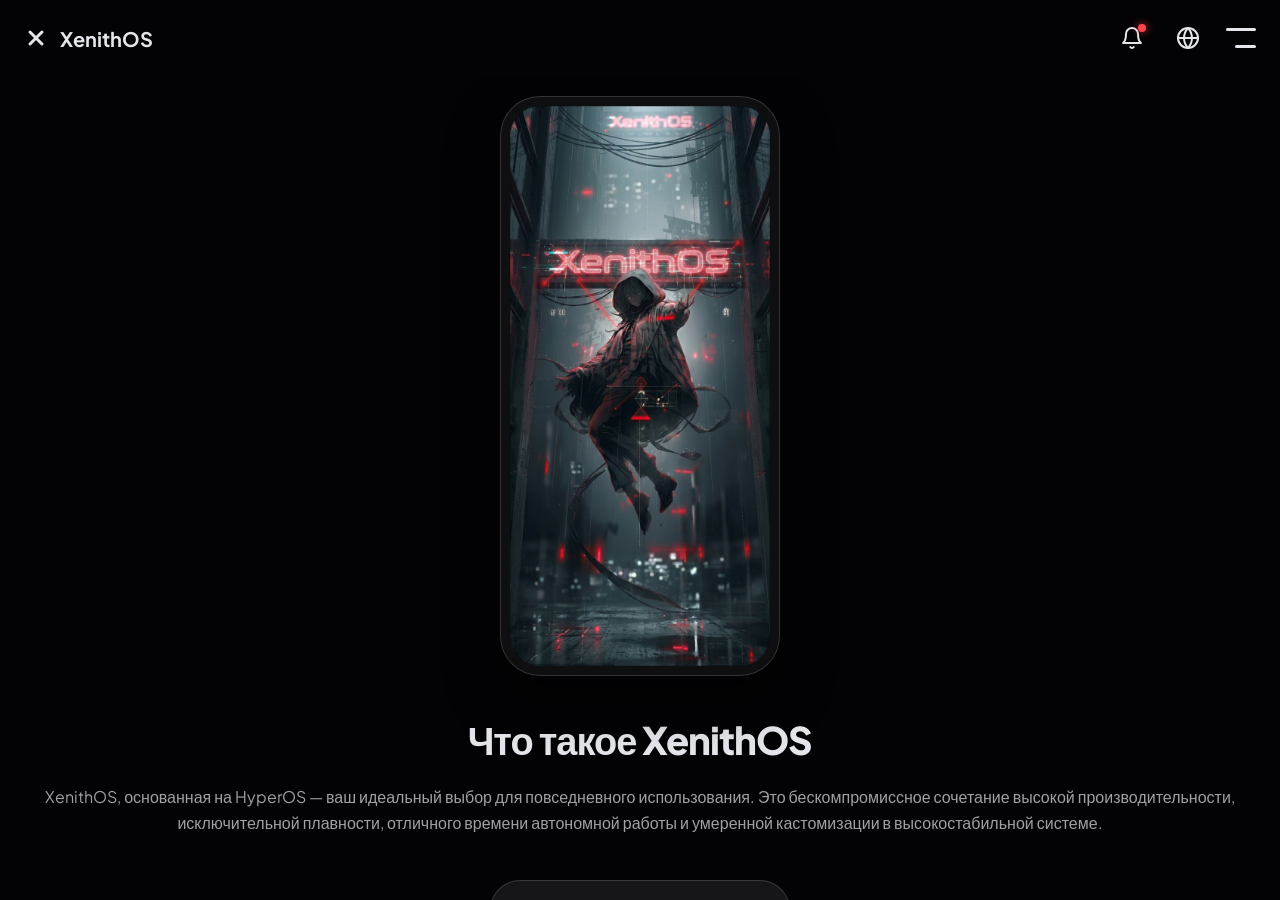
==== index.html @ 60bae005 "Update index.html" ====
<!DOCTYPE html>
<html lang="ru">
<head>
<meta charset="UTF-8">
<meta name="viewport" content="width=device-width, initial-scale=1.0, maximum-scale=1.0, user-scalable=no">
<title>XenithOS</title>
<meta name="description" content="Explore the official XenithOS website. Stay up to date with the latest news, discover new features, and download the newest builds for your device.">
<meta property="og:type" content="website">
<meta property="og:url" content="https://lf52406.github.io/XenithOS_Site/">
<meta property="og:title" content="XenithOS">
<meta property="og:description" content="Explore the official XenithOS website. Stay up to date with the latest news, discover new features, and download the newest builds for your device.">
<meta property="og:image" content="https://lf52406.github.io/XenithOS_Site/image_0.png">
<meta name="twitter:card" content="summary_large_image">
<meta name="twitter:url" content="https://lf52406.github.io/XenithOS_Site/">
<meta name="twitter:title" content="XenithOS">
<meta name="twitter:description" content="Explore the official XenithOS website. Stay up to date with the latest news, discover new features, and download the newest builds for your device.">
<meta name="twitter:image" content="https://lf52406.github.io/XenithOS_Site/image_0.png">
<link href="https://fonts.googleapis.com/css2?family=Plus+Jakarta+Sans:wght@400;500;600;700;800&display=swap" rel="stylesheet">
<style>
* {
    margin: 0;
    padding: 0;
    box-sizing: border-box;
    font-family: 'Plus Jakarta Sans', sans-serif;
    -webkit-tap-highlight-color: transparent;
}
html, body {
    height: 100%;
    width: 100%;
    overflow: hidden;
    background-color: #030305;
    color: #e4e6eb;
}
body {
    display: flex;
    flex-direction: column;
    position: relative;
}
.aurora-bg {
    position: fixed;
    top: 0;
    left: 0;
    width: 100%;
    height: 100%;
    z-index: -1;
    overflow: hidden;
    background-color: #030305;
}
.blob {
    position: absolute;
    border-radius: 50%;
    filter: blur(65px);
    opacity: 0.9;
    will-change: transform;
}
.blob.purple {
    top: -20%;
    left: -20%;
    width: 80vw;
    height: 80vw;
    background: radial-gradient(circle, rgba(150,50,255,1) 0%, rgba(150,50,255,0) 70%);
    animation: float-purple 6s ease-in-out infinite alternate;
}
.blob.orange {
    top: -15%;
    right: -25%;
    width: 75vw;
    height: 75vw;
    background: radial-gradient(circle, rgba(255,90,60,1) 0%, rgba(255,90,60,0) 70%);
    animation: float-orange 7s ease-in-out infinite alternate;
}
.blob.blue {
    top: 25%;
    right: -15%;
    width: 85vw;
    height: 85vw;
    background: radial-gradient(circle, rgba(40,130,255,1) 0%, rgba(40,130,255,0) 70%);
    animation: float-blue 8s ease-in-out infinite alternate;
}
@keyframes float-purple {
    0% { transform: translate3d(0, 0, 0) scale(1); }
    100% { transform: translate3d(15vw, 15vh, 0) scale(1.2); }
}
@keyframes float-orange {
    0% { transform: translate3d(0, 0, 0) scale(1); }
    100% { transform: translate3d(-20vw, 10vh, 0) scale(1.15); }
}
@keyframes float-blue {
    0% { transform: translate3d(0, 0, 0) scale(1); }
    100% { transform: translate3d(-10vw, -20vh, 0) scale(1.25); }
}
@keyframes bell-ring {
    0%, 100% { transform: rotate(0deg); }
    10%, 30%, 50% { transform: rotate(12deg); }
    20%, 40% { transform: rotate(-10deg); }
    60% { transform: rotate(0deg); }
}
@keyframes search-spring {
    0% { transform: translateY(-2px) scale(1.02); }
    40% { transform: translateY(-2px) scale(0.97); }
    70% { transform: translateY(-2px) scale(1.03); }
    100% { transform: translateY(-2px) scale(1.02); }
}
@keyframes search-alive {
    0% { transform: scale(1) rotate(0deg); stroke: rgba(160, 160, 165, 0.6); }
    30% { transform: scale(1.25) rotate(-15deg); stroke: #ffffff; }
    60% { transform: scale(1.1) rotate(10deg); stroke: #ffffff; }
    100% { transform: scale(1.05) rotate(0deg); stroke: #ffffff; }
}
nav {
    display: flex;
    justify-content: space-between;
    align-items: center;
    padding: 20px 24px;
    background: transparent;
    position: relative;
    z-index: 101;
    flex-shrink: 0;
}
.logo-container {
    display: flex;
    align-items: center;
    gap: 12px;
    font-weight: 700;
    font-size: 20px;
    cursor: pointer;
    text-decoration: none;
    color: #e4e6eb;
}
.logo-icon {
    width: 24px;
    height: 24px;
    display: flex;
    align-items: center;
    justify-content: center;
}
.logo-icon svg {
    width: 100%;
    height: 100%;
}
.nav-controls {
    display: flex;
    align-items: center;
    gap: 20px;
}
.nav-controls.hidden-controls .lang-selector,
.nav-controls.hidden-controls .notif-wrapper {
    opacity: 0;
    visibility: hidden;
    pointer-events: none;
}
.lang-selector,
.notif-wrapper {
    position: relative;
    transition: opacity 0.4s cubic-bezier(0.25, 1, 0.5, 1), visibility 0.4s cubic-bezier(0.25, 1, 0.5, 1);
}
.globe-btn {
    background: transparent;
    border: none;
    color: #e4e6eb;
    cursor: pointer;
    display: flex;
    align-items: center;
    justify-content: center;
    transition: all 0.4s cubic-bezier(0.25, 1, 0.5, 1);
    padding: 6px;
    position: relative;
    border-radius: 50%;
}
.globe-btn svg {
    width: 24px;
    height: 24px;
    transform-origin: top center;
}
.globe-btn.ringing svg {
    animation: bell-ring 2.5s ease-in-out infinite;
}
.globe-btn:active {
    transform: scale(0.85);
    color: #ffffff;
    background-color: rgba(255, 255, 255, 0.1);
    transition: all 0.1s ease;
}
.notif-badge {
    position: absolute;
    top: 4px;
    right: 4px;
    width: 8px;
    height: 8px;
    background: #ff424d;
    border-radius: 50%;
    box-shadow: 0 0 8px rgba(255, 66, 77, 0.8);
    transition: opacity 0.4s cubic-bezier(0.25, 1, 0.5, 1);
}
.notif-badge.hidden {
    opacity: 0;
}
.lang-dropdown {
    position: absolute;
    top: 140%;
    right: -10px;
    background-color: rgba(3, 3, 5, 0.45);
    backdrop-filter: blur(25px);
    -webkit-backdrop-filter: blur(25px);
    border: 1px solid rgba(255, 255, 255, 0.1);
    border-radius: 24px;
    display: flex;
    flex-direction: column;
    padding: 8px;
    gap: 4px;
    min-width: 160px;
    opacity: 0;
    visibility: hidden;
    transform: translateY(-20px) scale(0.8);
    transform-origin: 85% top;
    transition: opacity 0.2s cubic-bezier(0.4, 0, 0.2, 1), visibility 0.2s cubic-bezier(0.4, 0, 0.2, 1), transform 0.2s cubic-bezier(0.4, 0, 0.2, 1);
    box-shadow: 0 20px 40px rgba(0,0,0,0.5);
}
.notif-dropdown {
    width: 300px;
    max-width: 85vw;
    right: -40px;
    padding: 12px;
    cursor: default;
    transform-origin: 90% top;
}
.lang-dropdown.active {
    opacity: 1;
    visibility: visible;
    transform: translateY(0) scale(1);
    transition: opacity 0.3s ease, visibility 0.3s ease, transform 0.6s cubic-bezier(0.34, 1.56, 0.64, 1);
}
.notif-header {
    font-weight: 700;
    font-size: 16px;
    color: #e4e6eb;
    padding: 4px 8px 12px;
    border-bottom: 1px solid rgba(255, 255, 255, 0.08);
    margin-bottom: 8px;
}
.notif-list {
    display: flex;
    flex-direction: column;
    gap: 4px;
    max-height: 320px;
    overflow-y: auto;
    scrollbar-width: none;
}
.notif-list::-webkit-scrollbar {
    display: none;
}
.notif-item {
    padding: 12px;
    border-radius: 16px;
    transition: background-color 0.3s cubic-bezier(0.25, 1, 0.5, 1);
    text-align: left;
    display: flex;
    flex-direction: column;
    gap: 4px;
    cursor: pointer;
}
.notif-title {
    font-weight: 700;
    font-size: 14px;
    color: #fff;
}
.notif-text {
    font-size: 13px;
    color: #a0a0a5;
    line-height: 1.4;
}
.notif-time {
    font-size: 11px;
    color: #707075;
    margin-top: 4px;
}
.notif-empty {
    padding: 20px;
    text-align: center;
    color: #707075;
    font-size: 14px;
}
.lang-option {
    padding: 12px 16px;
    color: #a0a0a5;
    font-weight: 600;
    font-size: 15px;
    cursor: pointer;
    transition: background-color 0.3s cubic-bezier(0.25, 1, 0.5, 1), color 0.3s cubic-bezier(0.25, 1, 0.5, 1);
    border-radius: 16px;
    text-align: left;
}
.lang-option.selected {
    background-color: rgba(255, 255, 255, 0.1);
    color: #ffffff;
}
.hamburger {
    width: 30px;
    height: 20px;
    position: relative;
    cursor: pointer;
}
.hamburger span {
    position: absolute;
    height: 3px;
    background-color: #e4e6eb;
    border-radius: 3px;
    transition: all 0.4s cubic-bezier(0.25, 1, 0.5, 1);
    right: 0;
}
.hamburger span:nth-child(1) { top: 0; width: 100%; }
.hamburger span:nth-child(2) { bottom: 0; width: 70%; }
.hamburger.active span:nth-child(1) { transform: translateY(8.5px) rotate(45deg); }
.hamburger.active span:nth-child(2) { width: 100%; transform: translateY(-8.5px) rotate(-45deg); }

.mobile-menu {
    position: fixed;
    top: 0;
    left: 0;
    width: 100%;
    height: 100dvh;
    background-color: rgba(3, 3, 5, 0.7);
    backdrop-filter: blur(25px);
    -webkit-backdrop-filter: blur(25px);
    display: flex;
    flex-direction: column;
    align-items: center;
    justify-content: center;
    gap: 20px;
    opacity: 0;
    visibility: hidden;
    transform-origin: top right;
    transform: scale(0.95);
    transition: opacity 0.3s cubic-bezier(0.4, 0, 0.2, 1), visibility 0.3s cubic-bezier(0.4, 0, 0.2, 1), transform 0.3s cubic-bezier(0.4, 0, 0.2, 1);
    z-index: 99;
}
.mobile-menu.active {
    opacity: 1;
    visibility: visible;
    transform: scale(1);
    transition: opacity 0.4s ease, visibility 0.4s ease, transform 0.6s cubic-bezier(0.34, 1.56, 0.64, 1);
}
.mobile-menu a {
    font-size: 20px;
    font-weight: 600;
    color: #e4e6eb;
    text-decoration: none;
    background-color: rgba(255, 255, 255, 0.05);
    border: 1px solid rgba(255, 255, 255, 0.1);
    border-radius: 25px;
    padding: 18px 24px;
    width: 80%;
    max-width: 320px;
    text-align: center;
    opacity: 0;
    transform: scale(0.9) translateY(30px);
    transition: opacity 0.2s cubic-bezier(0.4, 0, 0.2, 1), transform 0.2s cubic-bezier(0.4, 0, 0.2, 1), background-color 0.2s ease;
}
.mobile-menu.active a {
    opacity: 1;
    transform: scale(1) translateY(0);
    transition: opacity 0.5s ease, transform 0.6s cubic-bezier(0.34, 1.56, 0.64, 1), background-color 0.3s ease;
}
.mobile-menu.active a:nth-child(1) { transition-delay: 0.05s; }
.mobile-menu.active a:nth-child(2) { transition-delay: 0.1s; }
.mobile-menu.active a:nth-child(3) { transition-delay: 0.15s; }
.mobile-menu.active a:nth-child(4) { transition-delay: 0.2s; }
.mobile-menu.active a:nth-child(5) { transition-delay: 0.25s; }

.scroll-container {
    flex: 1;
    width: 100%;
    overflow-y: auto;
    overflow-x: hidden;
    -webkit-overflow-scrolling: touch;
    display: flex;
    flex-direction: column;
}

.page-section {
    display: none;
    opacity: 0;
    width: 100%;
    flex: 1 0 auto;
    transition: opacity 0.3s cubic-bezier(0.25, 1, 0.5, 1);
}
.page-section.active {
    display: block;
}

#download-page, 
#build-details-page, 
#donators-page {
    max-width: 800px;
    margin: 0 auto;
    padding: 20px 24px 60px;
    width: 100%;
}
#home-page {
    width: 100%;
}

.hero {
    display: flex;
    justify-content: center;
    padding: 20px 20px 20px;
}
.phone-mockup {
    width: 280px;
    height: 580px;
    background-color: rgba(255, 255, 255, 0.05);
    border-radius: 40px;
    padding: 10px;
    box-shadow: 0 25px 50px rgba(0,0,0,0.5), inset 0 0 0 1px rgba(255, 255, 255, 0.15);
    backdrop-filter: blur(25px);
    -webkit-backdrop-filter: blur(25px);
    position: relative;
    opacity: 0;
    animation: revealPhone 0.8s cubic-bezier(0.16, 1, 0.3, 1) forwards;
}
@keyframes revealPhone {
    0% { opacity: 0; transform: translateY(40px) scale(0.95); }
    100% { opacity: 1; transform: translateY(0) scale(1); }
}
.phone-screen {
    width: 100%;
    height: 100%;
    background: url('image_0.png') center/cover no-repeat;
    border-radius: 30px;
    overflow: hidden;
    box-shadow: inset 0 0 0 1px rgba(0, 0, 0, 0.2);
}
.content {
    text-align: center;
    padding: 20px 32px 60px;
}
.content h1 {
    font-size: 38px;
    margin-bottom: 20px;
    font-weight: 800;
    letter-spacing: -1px;
}
.content p {
    font-size: 16px;
    line-height: 1.6;
    margin-bottom: 45px;
    color: #a0a0a5;
}
.btn {
    display: inline-block;
    background-color: rgba(255, 255, 255, 0.08);
    color: #e4e6eb;
    text-decoration: none;
    font-weight: 600;
    font-size: 17px;
    padding: 18px 0;
    border-radius: 30px;
    width: 100%;
    max-width: 300px;
    border: 1px solid rgba(255, 255, 255, 0.15);
    transition: all 0.4s cubic-bezier(0.25, 1, 0.5, 1);
    backdrop-filter: blur(5px);
    margin: 0 auto;
    cursor: pointer;
    text-align: center;
}
.btn-small {
    display: inline-block;
    background-color: rgba(255, 255, 255, 0.1);
    color: #ffffff;
    text-decoration: none;
    font-weight: 600;
    font-size: 13px;
    padding: 8px 16px;
    border-radius: 20px;
    transition: all 0.4s cubic-bezier(0.25, 1, 0.5, 1);
}
.btn:active, 
.btn-small:active, 
.mobile-menu a:active {
    background-color: #ffffff !important;
    color: #000000 !important;
    transform: scale(0.98);
    transition: none; 
}

.download-header {
    text-align: center;
    margin-bottom: 40px;
    animation: revealPhone 0.8s cubic-bezier(0.16, 1, 0.3, 1) forwards;
}
.download-header h1 {
    font-size: 32px;
    font-weight: 800;
    margin-bottom: 12px;
}
.download-header p {
    color: #a0a0a5;
    font-size: 16px;
}

.search-wrapper {
    max-width: 360px;
    margin: 24px auto 0;
    opacity: 0;
    animation: revealPhone 0.9s cubic-bezier(0.16, 1, 0.3, 1) forwards;
}
.search-container {
    display: flex;
    align-items: center;
    width: 100%;
    background-color: rgba(255, 255, 255, 0.06);
    border: 1px solid rgba(255, 255, 255, 0.4);
    border-radius: 30px;
    padding: 0 18px;
    transition: all 0.3s cubic-bezier(0.25, 1, 0.5, 1);
    backdrop-filter: blur(15px);
    -webkit-backdrop-filter: blur(15px);
    transform-origin: center;
}
.search-container:focus-within {
    background-color: rgba(255, 255, 255, 0.1);
    border-color: #ffffff;
    box-shadow: 0 0 20px rgba(150, 50, 255, 0.2), inset 0 0 10px rgba(255, 255, 255, 0.05);
    transform: translateY(-2px) scale(1.02);
}
.search-container.spring-anim {
    animation: search-spring 0.5s cubic-bezier(0.175, 0.885, 0.32, 1.275) forwards !important;
}
.search-icon {
    width: 20px;
    height: 20px;
    stroke: rgba(160, 160, 165, 0.6);
    flex-shrink: 0;
    transition: all 0.3s ease;
    shape-rendering: geometricPrecision;
}
.search-container:focus-within .search-icon {
    animation: search-alive 0.6s cubic-bezier(0.34, 1.56, 0.64, 1) forwards;
}
.search-input {
    flex: 1;
    background: transparent;
    border: none;
    padding: 14px 0 14px 12px;
    color: #ffffff;
    font-family: 'Plus Jakarta Sans', sans-serif;
    font-size: 15px;
    outline: none;
}
.search-input::placeholder {
    color: rgba(160, 160, 165, 0.8);
}
.search-input::-webkit-search-cancel-button {
    display: none;
}

.no-results-msg {
    text-align: center;
    color: #a0a0a5;
    font-size: 15px;
    padding: 20px;
    display: none;
}

.devices-list {
    display: flex;
    flex-direction: column;
    gap: 30px;
    width: 100%;
}
.device-card {
    background-color: rgba(255, 255, 255, 0.05);
    border: 1px solid rgba(255, 255, 255, 0.1);
    border-radius: 30px;
    padding: 30px;
    display: flex;
    flex-direction: column;
    align-items: center;
    backdrop-filter: blur(10px);
    margin: 0 auto;
    max-width: 360px;
    width: 100%;
    animation: revealPhone 1s cubic-bezier(0.16, 1, 0.3, 1) forwards;
}
.device-img {
    width: 140px;
    height: 280px;
    background-color: rgba(255, 255, 255, 0.05);
    border-radius: 22px;
    padding: 6px;
    margin-bottom: 24px;
    box-shadow: 0 15px 30px rgba(0,0,0,0.4), inset 0 0 0 1px rgba(255, 255, 255, 0.15);
    backdrop-filter: blur(25px);
    -webkit-backdrop-filter: blur(25px);
}
.device-screen {
    width: 100%;
    height: 100%;
    background: url('image_0.png') center/cover no-repeat;
    border-radius: 16px;
    overflow: hidden;
    box-shadow: inset 0 0 0 1px rgba(0, 0, 0, 0.2);
}
.device-info {
    text-align: center;
    width: 100%;
}
.device-code {
    font-size: 14px;
    color: #a0a0a5;
    font-weight: 600;
    text-transform: uppercase;
    margin-bottom: 6px;
    letter-spacing: 1px;
}
.device-name {
    font-size: 22px;
    font-weight: 700;
    margin-bottom: 8px;
}
.device-maintainer {
    font-size: 15px;
    color: #707075;
    margin-bottom: 24px;
}
.download-btn {
    width: 100%;
    display: block;
}
.archive-container {
    margin-top: 24px;
    text-align: left;
    width: 100%;
}
.archive-details {
    background: rgba(255, 255, 255, 0.03);
    border: 1px solid rgba(255, 255, 255, 0.08);
    border-radius: 20px;
    overflow: hidden;
}
.archive-summary {
    padding: 16px 20px;
    font-weight: 600;
    font-size: 15px;
    cursor: pointer;
    list-style: none;
    display: flex;
    justify-content: space-between;
    align-items: center;
    user-select: none;
}
.archive-summary::-webkit-details-marker {
    display: none;
}
.arrow-icon {
    width: 20px;
    height: 20px;
    transition: transform 0.4s cubic-bezier(0.25, 1, 0.5, 1);
}
.archive-details[open] .arrow-icon {
    transform: rotate(180deg);
}
.archive-list {
    padding: 0 20px 20px;
    display: flex;
    flex-direction: column;
    gap: 12px;
}
.archive-item {
    display: flex;
    justify-content: space-between;
    align-items: center;
    padding-top: 12px;
    border-top: 1px solid rgba(255, 255, 255, 0.08);
}
.archive-item:first-child {
    border-top: none;
    padding-top: 0;
}
.archive-version {
    font-size: 15px;
    font-weight: 600;
    color: #e4e6eb;
}
.archive-date {
    font-size: 13px;
    color: #707075;
    margin-top: 4px;
}
footer {
    display: flex;
    justify-content: space-between;
    align-items: center;
    padding: 30px 24px;
    font-weight: 500;
    color: #707075;
    margin-top: auto;
}
.social-icons {
    display: flex;
    gap: 20px;
}
.social-icons a {
    display: flex;
    align-items: center;
    justify-content: center;
}
.social-icons svg {
    width: 30px;
    height: 30px;
    fill: #707075;
    transition: all 0.4s cubic-bezier(0.25, 1, 0.5, 1);
}
.build-header {
    display: flex;
    align-items: center;
    gap: 16px;
    margin-bottom: 30px;
    animation: revealPhone 0.7s cubic-bezier(0.16, 1, 0.3, 1) forwards;
}
.back-btn {
    background: rgba(255, 255, 255, 0.08);
    border: 1px solid rgba(255, 255, 255, 0.15);
    border-radius: 50%;
    width: 44px;
    height: 44px;
    display: flex;
    align-items: center;
    justify-content: center;
    cursor: pointer;
    transition: all 0.4s cubic-bezier(0.25, 1, 0.5, 1);
    backdrop-filter: blur(5px);
}
.back-btn:active {
    background: #ffffff;
    transform: scale(0.95);
    transition: none;
}
.back-btn svg {
    width: 24px;
    height: 24px;
    fill: #e4e6eb;
    transition: all 0.4s cubic-bezier(0.25, 1, 0.5, 1);
}
.back-btn:active svg {
    fill: #000000;
}
.build-header h1 {
    font-size: 28px;
    font-weight: 800;
    text-transform: uppercase;
    letter-spacing: 1px;
}
.info-block {
    margin-bottom: 20px;
}
.info-label {
    color: #a0a0a5;
    font-size: 14px;
    font-weight: 600;
    margin-bottom: 6px;
}
.info-value {
    color: #e4e6eb;
    font-size: 20px;
    font-weight: 700;
}
.donate-section {
    margin-top: 40px;
    width: 100%;
    text-align: center;
}
.donate-title {
    font-size: 18px;
    font-weight: 700;
    color: #e4e6eb;
    margin-bottom: 20px;
}
.donate-buttons {
    display: flex;
    flex-direction: column;
    gap: 12px;
    align-items: center;
}
.donate-btn {
    display: flex;
    align-items: center;
    justify-content: center;
    gap: 12px;
    width: 100%;
    max-width: 300px;
    padding: 14px 20px;
    border-radius: 20px;
    text-decoration: none;
    font-weight: 600;
    font-size: 16px;
    transition: all 0.4s cubic-bezier(0.25, 1, 0.5, 1);
    background-color: rgba(255, 255, 255, 0.03);
    border: 2px solid;
}
.donate-btn svg {
    width: 24px;
    height: 24px;
}
.btn-paypal {
    border-color: #0079c1;
    color: #e4e6eb;
}
.btn-patreon {
    border-color: #ff424d;
    color: #e4e6eb;
}
.btn-paypal:active {
    background-color: #0079c1;
    color: #ffffff;
    transform: scale(0.98);
    transition: none;
}
.btn-patreon:active {
    background-color: #ff424d;
    color: #ffffff;
    transform: scale(0.98);
    transition: none;
}
.donators-list {
    display: flex;
    flex-direction: column;
    gap: 24px;
    width: 100%;
}
.donator-card {
    background-color: rgba(255, 255, 255, 0.03);
    border: 1px solid rgba(255, 255, 255, 0.08);
    border-radius: 24px;
    padding: 24px;
    display: flex;
    flex-direction: column;
    gap: 16px;
    backdrop-filter: blur(10px);
    animation: revealPhone 0.8s cubic-bezier(0.16, 1, 0.3, 1) forwards;
}
.donator-top {
    display: flex;
    justify-content: space-between;
    align-items: center;
    border-bottom: 1px solid rgba(255, 255, 255, 0.05);
    padding-bottom: 16px;
}
.donator-name {
    font-size: 20px;
    font-weight: 700;
    color: #e4e6eb;
    display: flex;
    align-items: center;
    gap: 10px;
}
.donator-icon {
    width: 32px;
    height: 32px;
    background: linear-gradient(135deg, #9632ff, #2882ff);
    border-radius: 50%;
    display: flex;
    align-items: center;
    justify-content: center;
    font-size: 14px;
    font-weight: 800;
    color: #fff;
}
.donator-amount {
    font-size: 18px;
    font-weight: 800;
    color: #e4e6eb;
    background: rgba(255, 255, 255, 0.08);
    padding: 6px 14px;
    border-radius: 20px;
    border: 1px solid rgba(255, 255, 255, 0.1);
}
.donator-message {
    font-size: 15px;
    line-height: 1.6;
    color: #a0a0a5;
    font-style: italic;
    position: relative;
    padding-left: 12px;
    border-left: 3px solid rgba(255, 255, 255, 0.15);
}
.donator-author {
    font-size: 14px;
    font-weight: 600;
    color: #e4e6eb;
    text-align: right;
}

.app-banner {
    position: fixed;
    bottom: 24px;
    left: 50%;
    transform: translateX(-50%) translateY(150px);
    width: calc(100% - 48px);
    max-width: 400px;
    background: rgba(20, 20, 25, 0.85);
    backdrop-filter: blur(25px);
    -webkit-backdrop-filter: blur(25px);
    border: 1px solid rgba(255, 255, 255, 0.1);
    border-radius: 24px;
    padding: 16px;
    display: flex;
    align-items: center;
    gap: 14px;
    z-index: 1000;
    opacity: 0;
    transition: all 0.6s cubic-bezier(0.16, 1, 0.3, 1);
    box-shadow: 0 20px 40px rgba(0,0,0,0.5);
}
.app-banner.visible {
    transform: translateX(-50%) translateY(0);
    opacity: 1;
}
.app-banner-icon {
    width: 48px;
    height: 48px;
    background: linear-gradient(135deg, #00ff88, #2882ff);
    border-radius: 14px;
    display: flex;
    align-items: center;
    justify-content: center;
    flex-shrink: 0;
}
.app-banner-content {
    flex: 1;
    display: flex;
    flex-direction: column;
}
.app-banner-title {
    font-weight: 700;
    font-size: 15px;
    color: #ffffff;
}
.app-banner-desc {
    font-size: 12px;
    color: #a0a0a5;
    margin-top: 2px;
}
.app-banner-btn {
    background: #ffffff;
    color: #000000;
    font-weight: 700;
    font-size: 13px;
    padding: 8px 18px;
    border-radius: 20px;
    text-decoration: none;
    transition: transform 0.2s ease;
}
.app-banner-btn:active {
    transform: scale(0.95);
}
.app-banner-close {
    width: 24px;
    height: 24px;
    display: flex;
    align-items: center;
    justify-content: center;
    cursor: pointer;
    margin-left: -4px;
}

@media (hover: hover) {
    .globe-btn:hover { color: #fff; transform: scale(1.1); }
    .lang-option:hover { background-color: rgba(255, 255, 255, 0.1); color: #ffffff; transform: translateX(4px); }
    .notif-item:hover { background-color: rgba(255, 255, 255, 0.08); }
    .mobile-menu a:hover { background-color: rgba(255, 255, 255, 0.15); }
    .btn:hover { background-color: #ffffff; color: #000000; transform: translateY(-2px); box-shadow: 0 10px 20px rgba(255,255,255,0.1); }
    .btn-small:hover { background-color: #ffffff; color: #000000; }
    .social-icons svg:hover { fill: #e4e6eb; }
    .back-btn:hover { background: #ffffff; transform: none; }
    .back-btn:hover svg { fill: #000000; }
    .btn-paypal:hover { background-color: #0079c1; color: #ffffff; transform: translateY(-2px); }
    .btn-patreon:hover { background-color: #ff424d; color: #ffffff; transform: translateY(-2px); }
}
</style>
</head>
<body>

<div class="aurora-bg">
    <div class="blob purple"></div>
    <div class="blob orange"></div>
    <div class="blob blue"></div>
</div>

<nav id="top-nav">
    <a href="#home-page" class="logo-container" id="logo-link">
        <div class="logo-icon">
            <svg viewBox="0 0 24 24" fill="none" xmlns="http://www.w3.org/2000/svg">
                <path d="M18 6L6 18" stroke="#e4e6eb" stroke-width="3" stroke-linecap="round"/>
                <path d="M6 6L18 18" stroke="#e4e6eb" stroke-width="3" stroke-linecap="round"/>
            </svg>
        </div>
        <span>XenithOS</span>
    </a>
    
    <div class="nav-controls" id="nav-controls">
        <div class="notif-wrapper" id="notif-wrapper">
            <button class="globe-btn" id="notif-btn">
                <svg viewBox="0 0 24 24" fill="none" stroke="currentColor" stroke-width="2" stroke-linecap="round" stroke-linejoin="round">
                    <path d="M18 8A6 6 0 0 0 6 8c0 7-3 9-3 9h18s-3-2-3-9"></path>
                    <path d="M13.73 21a2 2 0 0 1-3.46 0"></path>
                </svg>
                <span class="notif-badge hidden" id="notif-badge"></span>
            </button>
            <div class="lang-dropdown notif-dropdown" id="notif-dropdown">
                <div class="notif-header" data-i18n="notif_header">Уведомления</div>
                <div class="notif-list" id="notif-list"></div>
            </div>
        </div>
        
        <div class="lang-selector">
            <button class="globe-btn" id="globe-btn">
                <svg viewBox="0 0 24 24" fill="none" stroke="currentColor" stroke-width="2" stroke-linecap="round" stroke-linejoin="round">
                    <circle cx="12" cy="12" r="10"></circle>
                    <line x1="2" y1="12" x2="22" y2="12"></line>
                    <path d="M12 2a15.3 15.3 0 0 1 4 10 15.3 15.3 0 0 1-4 10 15.3 15.3 0 0 1-4-10 15.3 15.3 0 0 1 4-10z"></path>
                </svg>
            </button>
            <div class="lang-dropdown" id="lang-dropdown">
                <div class="lang-option" data-lang="en">English</div>
                <div class="lang-option" data-lang="ru">Русский</div>
                <div class="lang-option" data-lang="uk">Українська</div>
            </div>
        </div>
        
        <div class="hamburger" id="menu-open">
            <span></span>
            <span></span>
        </div>
    </div>
</nav>

<div class="mobile-menu" id="menu">
    <a href="#home-page" id="nav-about" data-i18n="nav_about">About</a>
    <a href="#download-page" id="nav-download" data-i18n="nav_download">Download</a>
    <a href="#donators-page" id="nav-donators" data-i18n="nav_donators">Supporters</a>
    <a href="chat.html" id="nav-chat" data-i18n="nav_chat">Chat</a>
    <a href="team.html" id="btn-team" data-i18n="nav_team">Team</a>
</div>

<div class="scroll-container" id="scroll-container">
    <div id="home-page" class="page-section">
        <header class="hero">
            <div class="phone-mockup">
                <div class="phone-screen"></div>
            </div>
        </header>

        <section class="content">
            <h1 data-i18n="hero_title">What is XenithOS</h1>
            <p data-i18n="hero_desc">XenithOS, based on HyperOS, is your perfect choice for everyday use. It is an uncompromising combination of high performance, exceptional smoothness, excellent battery life, and moderate customization within a highly stable system.</p>
            <a href="#download-page" class="btn" id="get-btn" data-i18n="hero_btn">Get XenithOS</a>
        </section>
    </div>

    <div id="download-page" class="page-section">
        <div class="download-header">
            <h1 data-i18n="dl_title">Download XenithOS</h1>
            <p data-i18n="dl_desc">Get the latest version for your device</p>
            
            <div class="search-wrapper">
                <div class="search-container" id="search-container">
                    <svg class="search-icon" viewBox="0 0 24 24" fill="none" stroke="currentColor" stroke-width="2" stroke-linecap="round" stroke-linejoin="round">
                        <circle cx="11" cy="11" r="8"></circle>
                        <line x1="21" y1="21" x2="16.65" y2="16.65"></line>
                    </svg>
                    <input type="search" id="device-search" class="search-input" autocomplete="off" autocorrect="off" autocapitalize="off" spellcheck="false" data-lpignore="true" data-i18n-placeholder="search_placeholder" placeholder="Search by codename...">
                </div>
            </div>
        </div>
        
        <div class="devices-list">
            <div class="device-card">
                <div class="device-img">
                    <div class="device-screen"></div>
                </div>
                <div class="device-info">
                    <div class="device-code">mondrian</div>
                    <div class="device-name">Poco F5 Pro/K60</div>
                    <div class="device-maintainer"><span data-i18n="lbl_dev">Developer:</span> LF5</div>
                    <a href="#build-details-page" class="btn download-btn" id="dl-mondrian" data-i18n="btn_dl_build">Download Build</a>
                    
                    <div class="archive-container">
                        <details class="archive-details">
                            <summary class="archive-summary">
                                <span data-i18n="prev_versions">Previous Versions</span>
                                <svg class="arrow-icon" viewBox="0 0 24 24"><path d="M7.41 8.59L12 13.17l4.59-4.58L18 10l-6 6-6-6 1.41-1.41z" fill="currentColor"/></svg>
                            </summary>
                            <div class="archive-list">
                                <div class="archive-item">
                                    <div>
                                        <div class="archive-version">XenithOS 1.5.0</div>
                                        <div class="archive-date">Oct 12, 2025</div>
                                    </div>
                                    <a href="#" class="btn-small" data-i18n="btn_dl">Download</a>
                                </div>
                                <div class="archive-item">
                                    <div>
                                        <div class="archive-version">XenithOS 1.0.0</div>
                                        <div class="archive-date">Sep 05, 2025</div>
                                    </div>
                                    <a href="#" class="btn-small" data-i18n="btn_dl">Download</a>
                                </div>
                            </div>
                        </details>
                    </div>
                </div>
            </div>

            <div class="device-card">
                <div class="device-img">
                    <div class="device-screen"></div>
                </div>
                <div class="device-info">
                    <div class="device-code">alioth</div>
                    <div class="device-name">Poco F3/Mi 11X/Redmi K40</div>
                    <div class="device-maintainer"><span data-i18n="lbl_maint">Maintainer:</span> Ariska Eхидна</div>
                    <a href="#build-details-page" class="btn download-btn" id="dl-alioth" data-i18n="btn_dl_build">Download Build</a>
                    
                    <div class="archive-container">
                        <details class="archive-details">
                            <summary class="archive-summary">
                                <span data-i18n="prev_versions">Previous Versions</span>
                                <svg class="arrow-icon" viewBox="0 0 24 24"><path d="M7.41 8.59L12 13.17l4.59-4.58L18 10l-6 6-6-6 1.41-1.41z" fill="currentColor"/></svg>
                            </summary>
                            <div class="archive-list">
                                <div class="archive-item">
                                    <div>
                                        <div class="archive-version">XenithOS 1.5.0</div>
                                        <div class="archive-date">Oct 12, 2025</div>
                                    </div>
                                    <a href="#" class="btn-small" data-i18n="btn_dl">Download</a>
                                </div>
                                <div class="archive-item">
                                    <div>
                                        <div class="archive-version">XenithOS 1.0.0</div>
                                        <div class="archive-date">Sep 05, 2025</div>
                                    </div>
                                    <a href="#" class="btn-small" data-i18n="btn_dl">Download</a>
                                </div>
                            </div>
                        </details>
                    </div>
                </div>
            </div>
            
            <div id="no-results-msg" class="no-results-msg" data-i18n="no_results">Device not found</div>
        </div>
    </div>

    <div id="build-details-page" class="page-section">
        <div class="build-header">
            <a href="#download-page" class="back-btn" id="btn-back" style="text-decoration: none;">
                <svg viewBox="0 0 24 24"><path d="M20 11H7.83l5.59-5.59L12 4l-8 8 8 8 1.41-1.41L7.83 13H20v-2z"/></svg>
            </a>
            <h1 id="bd-title">Device</h1>
        </div>

        <div class="device-card" style="align-items: flex-start; text-align: left; max-width: 100%;">
            <div class="info-block">
                <div class="info-label" data-i18n="lbl_model">Model:</div>
                <div class="info-value" id="bd-model">...</div>
            </div>
            <div class="info-block">
                <div class="info-label" data-i18n="lbl_codename">Codename:</div>
                <div class="info-value" id="bd-codename">...</div>
            </div>
            <div class="info-block">
                <div class="info-label" data-i18n="lbl_status">Status:</div>
                <div class="info-value" data-i18n="val_active">Active</div>
            </div>
            <div class="info-block">
                <div class="info-label" data-i18n="lbl_version">Version:</div>
                <div class="info-value" id="bd-version">...</div>
            </div>
            <div class="info-block">
                <div class="info-label" data-i18n="lbl_release">Release:</div>
                <div class="info-value" data-i18n="val_official">Official</div>
            </div>
            <div class="info-block">
                <div class="info-label" data-i18n="lbl_updated">Last Updated:</div>
                <div class="info-value" id="bd-date">...</div>
            </div>
            <div class="info-block" style="margin-bottom: 30px;">
                <div class="info-label" id="bd-maintainer-label">Maintainer:</div>
                <div class="info-value" id="bd-maintainer">...</div>
            </div>

            <div class="info-label" style="margin-bottom: 12px;" data-i18n="lbl_latest">Latest build:</div>
            <a href="#" class="btn download-btn" style="margin-bottom: 30px;" data-i18n="btn_dl">Download</a>

            <div class="archive-container" style="margin-top: 0;">
                <details class="archive-details">
                    <summary class="archive-summary">
                        <span data-i18n="archive_info">Latest Build Info</span>
                        <svg class="arrow-icon" viewBox="0 0 24 24"><path d="M7.41 8.59L12 13.17l4.59-4.58L18 10l-6 6-6-6 1.41-1.41z" fill="currentColor"/></svg>
                    </summary>
                    <div class="archive-list" style="color: #a0a0a5; font-size: 14px;" data-i18n="archive_info_desc">
                        Contains the latest XenithOS features, security patches, and system optimizations.
                    </div>
                </details>
                <details class="archive-details" style="margin-top: 12px;">
                    <summary class="archive-summary">
                        <span data-i18n="archive_change">Device Changelog</span>
                        <svg class="arrow-icon" viewBox="0 0 24 24"><path d="M7.41 8.59L12 13.17l4.59-4.58L18 10l-6 6-6-6 1.41-1.41z" fill="currentColor"/></svg>
                    </summary>
                    <div class="archive-list" style="color: #a0a0a5; font-size: 14px; line-height: 1.6;" data-i18n="archive_change_desc">
                        - Updated vendor blobs<br>- Improved battery backup<br>- Fixed minor UI glitches
                    </div>
                </details>
                <details class="archive-details" style="margin-top: 12px;">
                    <summary class="archive-summary">
                        <span data-i18n="archive_inst">Instructions</span>
                        <svg class="arrow-icon" viewBox="0 0 24 24"><path d="M7.41 8.59L12 13.17l4.59-4.58L18 10l-6 6-6-6 1.41-1.41z" fill="currentColor"/></svg>
                    </summary>
                    <div class="archive-list" style="color: #a0a0a5; font-size: 14px; line-height: 1.6;" data-i18n="archive_inst_desc">
                        1. Reboot to recovery<br>2. Format Data (yes)<br>3. Flash the ROM zip<br>4. Reboot to system
                    </div>
                </details>
            </div>

            <div class="donate-section">
                <div class="donate-title" data-i18n="donate_title">Donate to Project</div>
                <div class="donate-buttons">
                    <a href="#" class="donate-btn btn-paypal" target="_blank" rel="noopener noreferrer">
                        <svg viewBox="0 0 24 24" xmlns="http://www.w3.org/2000/svg"><path d="M20.067 8.178c0 2.877-1.47 5.066-4.41 5.066h-.733c-.323 0-.6.234-.67.55l-.945 4.16c-.055.242-.26.414-.502.414h-2.61c-.368 0-.64-.34-.576-.7l1.012-4.415c.066-.29.314-.498.604-.498h.71c2.256 0 3.398-1.42 3.398-3.11 0-1.503-1.014-2.336-2.522-2.336h-3.414c-.323 0-.6.234-.67.55L7.026 18.06c-.055.242-.26.414-.502.414H3.69c-.367 0-.64-.34-.575-.7L5.783 7.022c.066-.29.314-.498.604-.498h5.6c3.27 0 5.176 1.62 5.176 4.312z" fill="currentColor"/><path d="M12.7 10.12c-.066.29-.314.498-.604.498h-.71c-2.256 0-3.398 1.42-3.398 3.11 0 1.503 1.014 2.336 2.522 2.336h3.414c.323 0 .6-.234.67-.55l.206-.906.56-2.434.116-.5c.05-.224.25-.386.478-.386h.146c2.94 0 4.41-2.19 4.41-5.066 0-.21-.013-.41-.037-.604-.41 1.94-1.87 3.65-4.48 3.65h-.732c-.323 0-.6.234-.67.55l-.56 2.434z" fill="currentColor" opacity=".5"/></svg>
                        PayPal
                    </a>
                    <a href="#" class="donate-btn btn-patreon" target="_blank" rel="noopener noreferrer">
                        <svg viewBox="0 0 24 24" xmlns="http://www.w3.org/2000/svg"><path d="M0 .48v23.04h4.22V.48H0zm15.385 0c-4.764 0-8.64 3.876-8.64 8.64 0 4.75 3.876 8.613 8.64 8.613 4.75 0 8.615-3.863 8.615-8.613C24 4.356 20.135.48 15.385.48z" fill="currentColor"/></svg>
                        Patreon
                    </a>
                </div>
            </div>
        </div>
    </div>

    <div id="donators-page" class="page-section">
        <div class="download-header">
            <h1 data-i18n="don_title">Supporters</h1>
            <p data-i18n="don_desc">People who made this project possible</p>
        </div>
        
        <div class="donators-list">
            <div class="donator-card">
                <div class="donator-top">
                    <div class="donator-name">
                        <div class="donator-icon">AL</div>
                        Alex L.
                    </div>
                    <div class="donator-amount">$50.00</div>
                </div>
                <div class="donator-message" data-i18n="don_msg1">Огромное спасибо за поддержку! Твоя помощь позволяет нам оплачивать сервера и делать прошивку еще лучше.</div>
                <div class="donator-author">— LF5</div>
            </div>

            <div class="donator-card">
                <div class="donator-top">
                    <div class="donator-name">
                        <div class="donator-icon" style="background: linear-gradient(135deg, #ff5a3c, #9632ff);">M</div>
                        Max
                    </div>
                    <div class="donator-amount">$15.00</div>
                </div>
                <div class="donator-message" data-i18n="don_msg2">Благодарю за донат! Очень ценю твой вклад в развитие проекта XenithOS.</div>
                <div class="donator-author">— LF5</div>
            </div>

            <div class="donator-card">
                <div class="donator-top">
                    <div class="donator-name">
                        <div class="donator-icon" style="background: linear-gradient(135deg, #2882ff, #00ff88);">JD</div>
                        John Doe
                    </div>
                    <div class="donator-amount">$5.00</div>
                </div>
                <div class="donator-message" data-i18n="don_msg3">Спасибо за кофе! Твоя поддержка мотивирует работать дальше.</div>
                <div class="donator-author">— LF5</div>
            </div>
        </div>
    </div>

    <footer>
        <div>© 2026 XenithOS</div>
        <div class="social-icons">
            <a href="https://t.me/infinityos_xenithos_rom_updates" target="_blank" rel="noopener noreferrer">
                <svg viewBox="0 0 24 24"><path d="M11.944 0A12 12 0 0 0 0 12a12 12 0 0 0 12 12 12 12 0 0 0 12-12A12 12 0 0 0 12 0a12 12 0 0 0-.056 0zm4.962 7.224c.1-.002.321.023.465.14a.506.506 0 0 1 .171.325c.016.093.036.306.02.472-.18 1.898-.962 6.502-1.36 8.627-.168.9-.499 1.201-.82 1.23-.696.065-1.225-.46-1.9-.902-1.056-.693-1.653-1.124-2.678-1.8-1.185-.78-.417-1.21.258-1.91.177-.184 3.247-2.977 3.307-3.23.007-.032.014-.15-.056-.212s-.174-.041-.249-.024c-.106.024-1.793 1.14-5.061 3.345-.48.33-.913.49-1.302.48-.428-.008-1.252-.241-1.865-.44-.752-.245-1.349-.374-1.297-.789.027-.216.325-.437.893-.663 3.498-1.524 5.83-2.529 6.998-3.014 3.332-1.386 4.025-1.627 4.476-1.635z"/></svg>
            </a>
        </div>
    </footer>
</div>

<div class="app-banner" id="app-banner">
    <div class="app-banner-icon">
        <svg viewBox="0 0 24 24" fill="#fff" width="28" height="28">
            <path d="M17.523 15.3414c-.5511 0-.9993-.4486-.9993-.9997s.4482-.9993.9993-.9993c.5511 0 .9993.4482.9993.9993.0004.5511-.4482.9997-.9993.9997zm-11.046 0c-.5511 0-.9993-.4486-.9993-.9997s.4482-.9993.9993-.9993c.5511 0 .9993.4482.9993.9993 0 .5511-.4482.9997-.9993.9997zm11.4045-6.02l1.9973-3.4592a.416.416 0 0 0-.1521-.5676.416.416 0 0 0-.5676.1521l-2.0223 3.503C15.5902 8.2439 13.8533 7.8512 12 7.8512s-3.5902.3927-5.1367 1.099L4.841 5.447a.416.416 0 0 0-.5676-.1521.416.416 0 0 0-.1521.5676l1.9973 3.4592C2.6889 11.1867.3432 14.6589 0 18.761h24c-.3432-4.1021-2.6889-7.5743-6.1185-9.4196z"/>
        </svg>
    </div>
    <div class="app-banner-content">
        <div class="app-banner-title" data-i18n="app_title">XenithOS App</div>
        <div class="app-banner-desc" data-i18n="app_desc">Faster and more convenient</div>
    </div>
    <a href="XenithOS.apk" download class="app-banner-btn" data-i18n="app_btn">Install</a>
    <div class="app-banner-close" id="app-banner-close">
        <svg viewBox="0 0 24 24" fill="none" stroke="#a0a0a5" stroke-width="2" stroke-linecap="round"><path d="M18 6L6 18M6 6l12 12"/></svg>
    </div>
</div>

<script>
    const notifications = [
        {
            id: 1,
            title: { 
                en: "Welcome to XenithOS!", 
                ru: "Добро пожаловать в XenithOS!", 
                uk: "Ласкаво просимо до XenithOS!" 
            },
            text: { 
                en: "Our new site is officially live. Check out the latest builds for your device.", 
                ru: "Наш новый сайт официально запущен. Ознакомьтесь с последними сборками для вашего устройства.", 
                uk: "Наш новий сайт офіційно запущено. Ознайомтеся з останніми збірками для вашого пристрою." 
            },
            time: "05 Mar 2026",
            read: false
        }
    ];

    const translations = {
        en: {
            "notif_header": "Notifications",
            "notif_empty": "No new notifications",
            "nav_about": "About",
            "nav_download": "Download",
            "nav_donators": "Supporters",
            "nav_chat": "Chat",
            "nav_team": "Team",
            "hero_title": "What is XenithOS",
            "hero_desc": "XenithOS, based on HyperOS, is your perfect choice for everyday use. It is an uncompromising combination of high performance, exceptional smoothness, excellent battery life, and moderate customization within a highly stable system.",
            "hero_btn": "Get XenithOS",
            "dl_title": "Download XenithOS",
            "dl_desc": "Get the latest version for your device",
            "btn_dl_build": "Download Build",
            "prev_versions": "Previous Versions",
            "btn_dl": "Download",
            "lbl_model": "Model:",
            "lbl_codename": "Codename:",
            "lbl_status": "Status:",
            "val_active": "Active",
            "lbl_version": "Version:",
            "lbl_release": "Release:",
            "val_official": "Official",
            "lbl_updated": "Last Updated:",
            "lbl_latest": "Latest build:",
            "archive_info": "Latest Build Info",
            "archive_info_desc": "Contains the latest XenithOS features, security patches, and system optimizations.",
            "archive_change": "Device Changelog",
            "archive_change_desc": "- Updated vendor blobs<br>- Improved battery backup<br>- Fixed minor UI glitches",
            "archive_inst": "Instructions",
            "archive_inst_desc": "1. Reboot to recovery<br>2. Format Data (yes)<br>3. Flash the ROM zip<br>4. Reboot to system",
            "donate_title": "Donate to Project",
            "don_title": "Supporters",
            "don_desc": "People who made this project possible",
            "don_msg1": "Huge thanks for the support! Your help allows us to pay for servers and make the ROM even better.",
            "don_msg2": "Thank you for the donation! I really appreciate your contribution to the XenithOS project.",
            "don_msg3": "Thanks for the coffee! Your support motivates me to keep working.",
            "lbl_dev": "Developer:",
            "lbl_maint": "Maintainer:",
            "search_placeholder": "Search by codename...",
            "no_results": "Device not found",
            "app_title": "XenithOS App",
            "app_desc": "Faster and more convenient",
            "app_btn": "Install"
        },
        ru: {
            "notif_header": "Уведомления",
            "notif_empty": "Нет новых уведомлений",
            "nav_about": "О нас",
            "nav_download": "Скачать",
            "nav_donators": "Спонсоры",
            "nav_chat": "Чат",
            "nav_team": "Команда",
            "hero_title": "Что такое XenithOS",
            "hero_desc": "XenithOS, основанная на HyperOS — ваш идеальный выбор для повседневного использования. Это бескомпромиссное сочетание высокой производительности, исключительной плавности, отличного времени автономной работы и умеренной кастомизации в высокостабильной системе.",
            "hero_btn": "Скачать XenithOS",
            "dl_title": "Скачать XenithOS",
            "dl_desc": "Получите последнюю версию для вашего устройства",
            "btn_dl_build": "Скачать сборку",
            "prev_versions": "Предыдущие версии",
            "btn_dl": "Скачать",
            "lbl_model": "Модель:",
            "lbl_codename": "Кодовое имя:",
            "lbl_status": "Статус:",
            "val_active": "Активен",
            "lbl_version": "Версия:",
            "lbl_release": "Релиз:",
            "val_official": "Официальный",
            "lbl_updated": "Обновлено:",
            "lbl_latest": "Последняя сборка:",
            "archive_info": "Информация о сборке",
            "archive_info_desc": "Содержит последние функции XenithOS, патчи безопасности и оптимизации системы.",
            "archive_change": "Список изменений",
            "archive_change_desc": "- Обновлены vendor blobs<br>- Улучшено время автономной работы<br>- Исправлены мелкие баги UI",
            "archive_inst": "Инструкция",
            "archive_inst_desc": "1. Перезагрузитесь в рекавери<br>2. Сделайте Format Data (yes)<br>3. Прошийте zip архив<br>4. Перезагрузитесь в систему",
            "donate_title": "Поддержать проект",
            "don_title": "Спонсоры",
            "don_desc": "Люди, благодаря которым проект существует",
            "don_msg1": "Огромное спасибо за поддержку! Твоя помощь позволяет нам оплачивать сервера и делать прошивку еще лучше.",
            "don_msg2": "Благодарю за донат! Очень ценю твой вклад в развитие проекта XenithOS.",
            "don_msg3": "Спасибо за кофе! Твоя поддержка мотивирует работать дальше.",
            "lbl_dev": "Разработчик:",
            "lbl_maint": "Мейнтейнер:",
            "search_placeholder": "Поиск по кодовому имени...",
            "no_results": "Устройство не найдено",
            "app_title": "Приложение XenithOS",
            "app_desc": "Быстрее и удобнее",
            "app_btn": "Скачать"
        },
        uk: {
            "notif_header": "Сповіщення",
            "notif_empty": "Немає нових сповіщень",
            "nav_about": "Про нас",
            "nav_download": "Завантажити",
            "nav_donators": "Спонсори",
            "nav_chat": "Чат",
            "nav_team": "Команда",
            "hero_title": "Що таке XenithOS",
            "hero_desc": "XenithOS, заснована на HyperOS — ваш ідеальний вибір для повсякденного використання. Це безкомпромісне поєднання високої продуктивності, виняткової плавності, відмінного часу автономної роботи та помірної кастомізації у високостабільній системі.",
            "hero_btn": "Отримати XenithOS",
            "dl_title": "Завантажити XenithOS",
            "dl_desc": "Отримайте останню версію для вашого пристрою",
            "btn_dl_build": "Завантажити збірку",
            "prev_versions": "Попередні версії",
            "btn_dl": "Завантажити",
            "lbl_model": "Модель:",
            "lbl_codename": "Кодове ім'я:",
            "lbl_status": "Статус:",
            "val_active": "Активний",
            "lbl_version": "Версия:",
            "lbl_release": "Реліз:",
            "val_official": "Офіційний",
            "lbl_updated": "Оновлено:",
            "lbl_latest": "Остання збірка:",
            "archive_info": "Інформація про збірку",
            "archive_info_desc": "Містить останні функції XenithOS, патчі безпеки та оптимізації системи.",
            "archive_change": "Список змін",
            "archive_change_desc": "- Оновлено vendor blobs<br>- Покращено час автономної роботи<br>- Виправлено дрібні баги UI",
            "archive_inst": "Інструкция",
            "archive_inst_desc": "1. Перезавантажтесь у рекавері<br>2. Зробіть Format Data (yes)<br>3. Прошийте zip архів<br>4. Перезавантажтесь у систему",
            "donate_title": "Підтримати проект",
            "don_title": "Спонсори",
            "don_desc": "Люди, завдяки яким проект існує",
            "don_msg1": "Величезне дякую за підтримку! Твоя допомога дозволяє нам оплачувати сервери і робити прошивку ще краще.",
            "don_msg2": "Дякую за донат! Дуже ціную твій внесок у розвиток проекту XenithOS.",
            "don_msg3": "Дякую за каву! Твоя підтримка мотивирует працювати далі.",
            "lbl_dev": "Розробник:",
            "lbl_maint": "Мейнтейнер:",
            "search_placeholder": "Пошук за кодовим ім'ям...",
            "no_results": "Пристрій не знайдено",
            "app_title": "Додаток XenithOS",
            "app_desc": "Швидше та зручніше",
            "app_btn": "Завантажити"
        }
    };

    let currentLang = localStorage.getItem('xenithos_lang') || 'ru';
    let currentPageEl = null;
    let sessionUnreadNotifs = null;
    let lastSearchVal = '';
    let maxViewportHeight = window.visualViewport ? window.visualViewport.height : window.innerHeight;
    let isKeyboardOpen = false;

    const menu = document.getElementById('menu');
    const menuToggle = document.getElementById('menu-open');
    const navControls = document.getElementById('nav-controls');
    const langDropdown = document.getElementById('lang-dropdown');
    const notifDropdown = document.getElementById('notif-dropdown');
    const notifBadge = document.getElementById('notif-badge');
    const notifBtn = document.getElementById('notif-btn');
    const searchInput = document.getElementById('device-search');
    const searchContainer = document.getElementById('search-container');
    const deviceCards = document.querySelectorAll('.devices-list .device-card');
    const noResultsMsg = document.getElementById('no-results-msg');
    const scrollContainer = document.getElementById('scroll-container');
    
    const devicesData = {
        'mondrian': {
            model: 'Poco F5 Pro/K60',
            codename: 'MONDRIAN',
            version: '1.5.0',
            date: '26 February 2026',
            maintainer: 'LF5',
            maintainerLabelKey: 'lbl_dev'
        },
        'alioth': {
            model: 'Poco F3/Mi 11X/Redmi K40',
            codename: 'ALIOTH',
            version: '1.5.0',
            date: '26 February 2026',
            maintainer: 'Ariska Eхидна',
            maintainerLabelKey: 'lbl_maint'
        }
    };

    function getReadNotifs() {
        try {
            return JSON.parse(localStorage.getItem('xenithos_read_notifs') || '[]');
        } catch (e) {
            return [];
        }
    }

    function markAllAsRead() {
        const readIds = getReadNotifs();
        let updated = false;
        notifications.forEach(n => {
            if (!readIds.includes(n.id)) {
                readIds.push(n.id);
                updated = true;
            }
        });
        if (updated) {
            localStorage.setItem('xenithos_read_notifs', JSON.stringify(readIds));
            notifBtn.classList.remove('ringing');
        }
    }

    function renderNotifications() {
        const list = document.getElementById('notif-list');
        const readIds = getReadNotifs();
        
        if (sessionUnreadNotifs === null) {
            sessionUnreadNotifs = notifications.filter(n => !readIds.includes(n.id));
        }

        list.innerHTML = '';
        
        if (sessionUnreadNotifs.length === 0) {
            list.innerHTML = `<div class="notif-empty" data-i18n="notif_empty">${translations[currentLang]['notif_empty']}</div>`;
        } else {
            sessionUnreadNotifs.forEach(n => {
                const item = document.createElement('div');
                item.className = 'notif-item';
                item.innerHTML = `
                    <div class="notif-title">${n.title[currentLang]}</div>
                    <div class="notif-text">${n.text[currentLang]}</div>
                    <div class="notif-time">${n.time}</div>
                `;
                list.appendChild(item);
            });
        }
        
        const realUnread = sessionUnreadNotifs.filter(n => !getReadNotifs().includes(n.id));
        if (realUnread.length > 0) {
            notifBadge.classList.remove('hidden');
            notifBtn.classList.add('ringing');
        } else {
            notifBadge.classList.add('hidden');
            notifBtn.classList.remove('ringing');
        }
    }

    function updateLanguage(lang) {
        currentLang = lang;
        localStorage.setItem('xenithos_lang', lang);
        document.documentElement.lang = lang;
        
        document.querySelectorAll('.lang-option').forEach(opt => {
            opt.classList.remove('selected');
            if (opt.getAttribute('data-lang') === lang) {
                opt.classList.add('selected');
            }
        });

        document.querySelectorAll('[data-i18n]').forEach(el => {
            const key = el.getAttribute('data-i18n');
            if (translations[lang][key]) {
                el.innerHTML = translations[lang][key];
            }
        });

        document.querySelectorAll('[data-i18n-placeholder]').forEach(el => {
            const key = el.getAttribute('data-i18n-placeholder');
            if (translations[lang][key]) {
                el.placeholder = translations[lang][key];
            }
        });

        if (document.getElementById('build-details-page').classList.contains('active')) {
            const deviceId = document.getElementById('bd-codename').innerText.toLowerCase();
            if (devicesData[deviceId]) {
                document.getElementById('bd-maintainer-label').innerText = translations[currentLang][devicesData[deviceId].maintainerLabelKey];
            }
        }
        renderNotifications();
    }

    function resetScroll() {
        if (scrollContainer) {
            scrollContainer.scrollTo({ top: 0, left: 0, behavior: 'instant' });
        }
    }

    function switchPageTo(targetId) {
        const targetEl = document.getElementById(targetId);
        if (!targetEl || currentPageEl === targetEl) return;
        
        if (document.activeElement) document.activeElement.blur();

        resetScroll();

        if (targetId === 'home-page') {
            navControls.classList.remove('hidden-controls');
        } else {
            navControls.classList.add('hidden-controls');
            langDropdown.classList.remove('active');
            notifDropdown.classList.remove('active');
        }

        if (targetId !== 'download-page') {
            searchInput.value = '';
            deviceCards.forEach(c => c.style.display = 'flex');
            noResultsMsg.style.display = 'none';
            lastSearchVal = '';
        }

        if (currentPageEl) {
            currentPageEl.style.opacity = '0';
            setTimeout(() => {
                currentPageEl.classList.remove('active');
                targetEl.classList.add('active');
                resetScroll();
                void targetEl.offsetWidth; 
                targetEl.style.opacity = '1';
                currentPageEl = targetEl;
            }, 250); 
        } else {
            targetEl.classList.add('active');
            resetScroll();
            void targetEl.offsetWidth;
            targetEl.style.opacity = '1';
            currentPageEl = targetEl;
        }
    }

    function handleRouting() {
        let hash = window.location.hash.replace('#', '');
        if (!hash) hash = 'home-page';

        if (hash === 'menu') {
            menu.classList.add('active');
            menuToggle.classList.add('active');
            document.body.classList.add('no-scroll');
            
            if (!currentPageEl) {
                switchPageTo('home-page');
            }
            return;
        }

        menu.classList.remove('active');
        menuToggle.classList.remove('active');
        document.body.classList.remove('no-scroll');

        const validPages = ['home-page', 'download-page', 'build-details-page', 'donators-page'];
        if (validPages.includes(hash)) {
            switchPageTo(hash);
        } else {
            switchPageTo('home-page');
        }
    }

    window.addEventListener('DOMContentLoaded', () => {
        updateLanguage(currentLang);
        handleRouting();
        
        setTimeout(() => {
            const isWebView = /(iPhone|iPod|iPad).*AppleWebKit(?!.*Safari)/i.test(navigator.userAgent) || /\bwv\b/i.test(navigator.userAgent) || navigator.userAgent.includes("Android") && navigator.userAgent.includes("Version/");
            const isStandalone = window.matchMedia('(display-mode: standalone)').matches;

            if (!localStorage.getItem('xenithos_app_banner_closed') && !isWebView && !isStandalone) {
                document.getElementById('app-banner').classList.add('visible');
            }
        }, 2000);
        
        if (window.visualViewport) {
            window.visualViewport.addEventListener('resize', () => {
                if (window.visualViewport.height > maxViewportHeight) {
                    maxViewportHeight = window.visualViewport.height;
                }
                
                if (window.visualViewport.height < maxViewportHeight - 150) {
                    isKeyboardOpen = true;
                } else if (isKeyboardOpen && window.visualViewport.height >= maxViewportHeight - 150) {
                    isKeyboardOpen = false;
                    if (document.activeElement === searchInput) {
                        searchInput.blur();
                    }
                }
            });
        }
    });

    window.addEventListener('hashchange', handleRouting);
    
    window.addEventListener('pageshow', () => {
        document.body.style.transition = 'none';
        document.body.style.opacity = '1';
    });

    document.getElementById('app-banner-close').addEventListener('click', () => {
        document.getElementById('app-banner').classList.remove('visible');
        localStorage.setItem('xenithos_app_banner_closed', 'true');
    });

    menuToggle.addEventListener('click', (e) => {
        e.preventDefault();
        if (window.location.hash === '#menu') {
            window.history.back();
        } else {
            window.location.hash = 'menu';
        }
    });

    document.getElementById('globe-btn').addEventListener('click', (e) => {
        e.stopPropagation();
        langDropdown.classList.toggle('active');
        notifDropdown.classList.remove('active');
    });

    notifBtn.addEventListener('click', (e) => {
        e.stopPropagation();
        notifDropdown.classList.toggle('active');
        langDropdown.classList.remove('active');
        
        if (notifDropdown.classList.contains('active')) {
            markAllAsRead();
            notifBadge.classList.add('hidden');
        }
    });

    document.addEventListener('click', () => {
        langDropdown.classList.remove('active');
        notifDropdown.classList.remove('active');
    });

    document.querySelectorAll('.lang-option').forEach(opt => {
        opt.addEventListener('click', (e) => {
            updateLanguage(e.target.getAttribute('data-lang'));
        });
    });

    searchInput.addEventListener('blur', () => {
        setTimeout(() => {
            resetScroll();
        }, 50);
    });

    function triggerBounce() {
        searchContainer.classList.remove('spring-anim');
        void searchContainer.offsetWidth;
        searchContainer.classList.add('spring-anim');
        setTimeout(() => {
            searchContainer.classList.remove('spring-anim');
        }, 500);
    }

    searchInput.addEventListener('keydown', (e) => {
        if ((e.key === 'Backspace' || e.keyCode === 8) && searchInput.value === '') {
            if (!e.repeat) {
                triggerBounce();
            }
        }
    });

    searchInput.addEventListener('input', (e) => {
        const query = e.target.value.toLowerCase().trim();
        
        if (query === '' && lastSearchVal !== '') {
            triggerBounce();
        }
        lastSearchVal = query;

        let visibleCount = 0;

        deviceCards.forEach(card => {
            const codename = card.querySelector('.device-code').innerText.toLowerCase();
            const devName = card.querySelector('.device-name').innerText.toLowerCase();
            
            if (codename.includes(query) || devName.includes(query)) {
                card.style.display = 'flex';
                visibleCount++;
            } else {
                card.style.display = 'none';
            }
        });

        noResultsMsg.style.display = visibleCount === 0 ? 'block' : 'none';
    });

    function openBuildDetails(deviceId) {
        const data = devicesData[deviceId];
        document.getElementById('bd-title').innerText = data.codename;
        document.getElementById('bd-model').innerText = data.model;
        document.getElementById('bd-codename').innerText = data.codename;
        document.getElementById('bd-version').innerText = data.version;
        document.getElementById('bd-date').innerText = data.date;
        document.getElementById('bd-maintainer').innerText = data.maintainer;
        document.getElementById('bd-maintainer-label').innerText = translations[currentLang][data.maintainerLabelKey];
        window.location.hash = 'build-details-page';
    }

    const dlMondrian = document.getElementById('dl-mondrian');
    if (dlMondrian) {
        dlMondrian.addEventListener('click', (e) => {
            e.preventDefault(); openBuildDetails('mondrian');
        });
    }

    const dlAlioth = document.getElementById('dl-alioth');
    if (dlAlioth) {
        dlAlioth.addEventListener('click', (e) => {
            e.preventDefault(); openBuildDetails('alioth');
        });
    }

    function transitionToExternal(url) {
        document.body.style.transition = 'opacity 0.25s ease';
        document.body.style.opacity = '0';
        setTimeout(() => { window.location.href = url; }, 250);
    }

    document.querySelectorAll('a[href^="#"]').forEach(anchor => {
        anchor.addEventListener('click', function (e) {
            const targetId = this.getAttribute('href').substring(1);
            const validPages = ['home-page', 'download-page', 'build-details-page', 'donators-page'];
            if (validPages.includes(targetId)) {
                e.preventDefault();
                window.location.hash = targetId;
            }
        });
    });

    const btnTeam = document.getElementById('btn-team');
    if (btnTeam) {
        btnTeam.addEventListener('click', (e) => {
            e.preventDefault(); transitionToExternal('team.html');
        });
    }

    const navChat = document.getElementById('nav-chat');
    if (navChat) {
        navChat.addEventListener('click', (e) => {
            e.preventDefault(); transitionToExternal('chat.html');
        });
    }
</script>
</body>
</html>
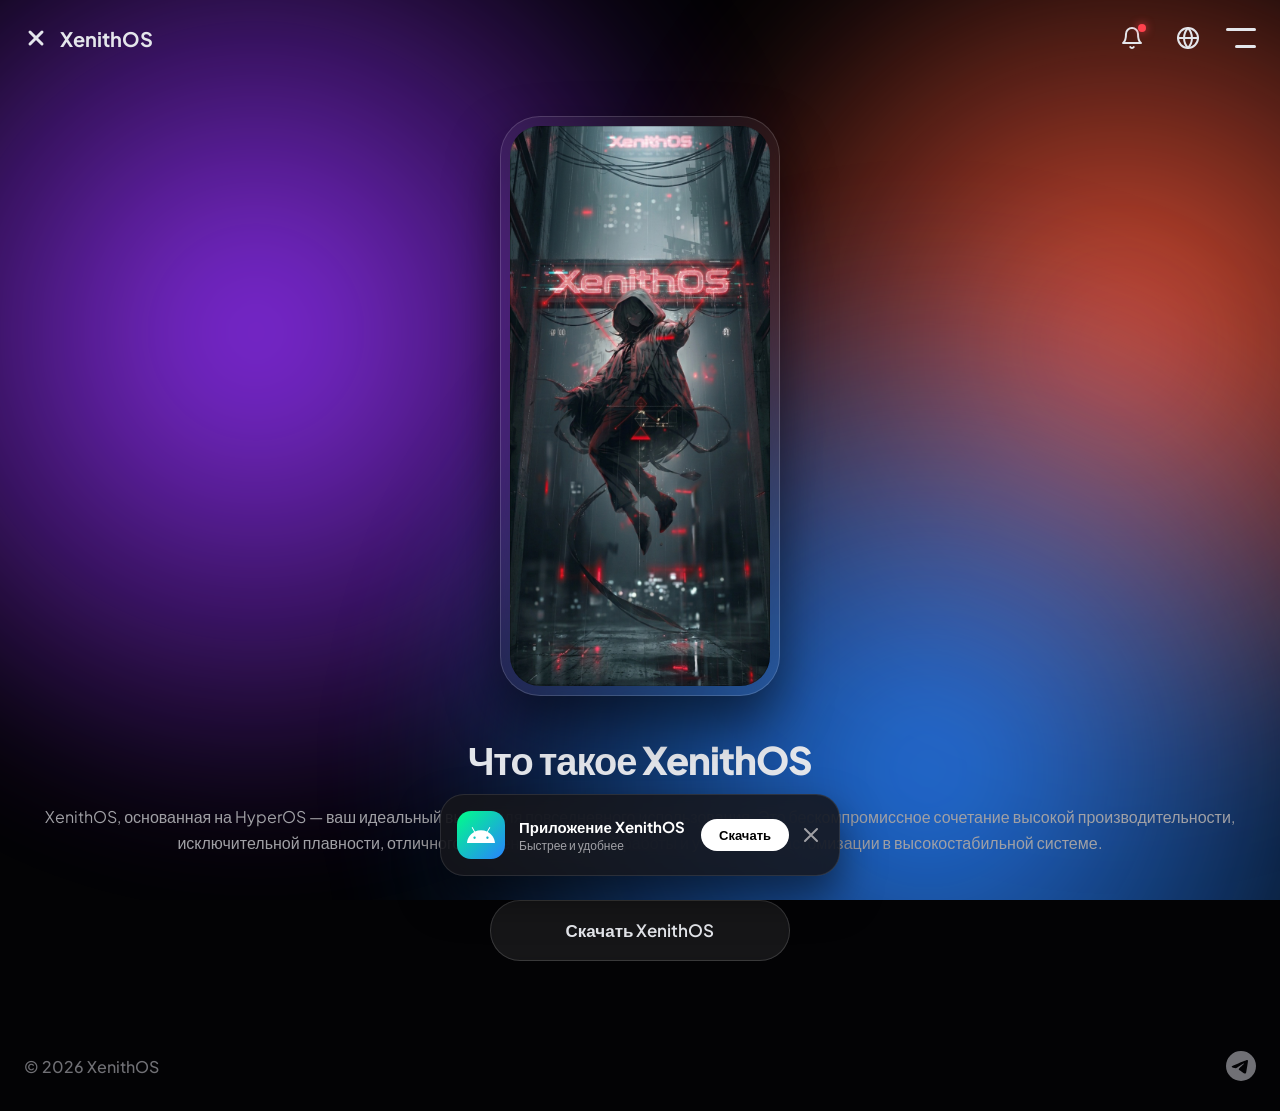
==== commit 1dd001eb: "Update index.html" ====
--- a/index.html
+++ b/index.html
@@ -24,24 +24,24 @@
     font-family: 'Plus Jakarta Sans', sans-serif;
     -webkit-tap-highlight-color: transparent;
 }
-html, body {
-    height: 100%;
-    width: 100%;
-    overflow: hidden;
+body {
     background-color: #030305;
     color: #e4e6eb;
-}
-body {
+    overflow-x: hidden;
+    position: relative;
+    min-height: 100dvh;
     display: flex;
     flex-direction: column;
-    position: relative;
+}
+body.no-scroll {
+    overflow: hidden;
 }
 .aurora-bg {
     position: fixed;
     top: 0;
     left: 0;
     width: 100%;
-    height: 100%;
+    height: 100dvh;
     z-index: -1;
     overflow: hidden;
     background-color: #030305;
@@ -95,15 +95,22 @@
     20%, 40% { transform: rotate(-10deg); }
     60% { transform: rotate(0deg); }
 }
-@keyframes search-spring {
-    0% { transform: translateY(-2px) scale(1.02); }
-    40% { transform: translateY(-2px) scale(0.97); }
-    70% { transform: translateY(-2px) scale(1.03); }
-    100% { transform: translateY(-2px) scale(1.02); }
+@keyframes search-focus-pop {
+    0% { transform: scale(1); }
+    40% { transform: scale(0.96); }
+    70% { transform: scale(1.02); }
+    100% { transform: scale(1); }
+}
+@keyframes search-empty-spring {
+    0% { transform: translateX(0); }
+    25% { transform: translateX(-5px); }
+    50% { transform: translateX(4px); }
+    75% { transform: translateX(-2px); }
+    100% { transform: translateX(0); }
 }
 @keyframes search-alive {
     0% { transform: scale(1) rotate(0deg); stroke: rgba(160, 160, 165, 0.6); }
-    30% { transform: scale(1.25) rotate(-15deg); stroke: #ffffff; }
+    30% { transform: scale(1.2) rotate(-15deg); stroke: #ffffff; }
     60% { transform: scale(1.1) rotate(10deg); stroke: #ffffff; }
     100% { transform: scale(1.05) rotate(0deg); stroke: #ffffff; }
 }
@@ -115,7 +122,6 @@
     background: transparent;
     position: relative;
     z-index: 101;
-    flex-shrink: 0;
 }
 .logo-container {
     display: flex;
@@ -153,6 +159,12 @@
 .notif-wrapper {
     position: relative;
     transition: opacity 0.4s cubic-bezier(0.25, 1, 0.5, 1), visibility 0.4s cubic-bezier(0.25, 1, 0.5, 1);
+}
+body.no-scroll .lang-selector,
+body.no-scroll .notif-wrapper {
+    opacity: 0;
+    visibility: hidden;
+    pointer-events: none;
 }
 .globe-btn {
     background: transparent;
@@ -213,7 +225,7 @@
     visibility: hidden;
     transform: translateY(-20px) scale(0.8);
     transform-origin: 85% top;
-    transition: opacity 0.2s cubic-bezier(0.4, 0, 0.2, 1), visibility 0.2s cubic-bezier(0.4, 0, 0.2, 1), transform 0.2s cubic-bezier(0.4, 0, 0.2, 1);
+    transition: opacity 0.2s cubic-bezier(0.2, 0, 0, 1), visibility 0.2s cubic-bezier(0.2, 0, 0, 1), transform 0.2s cubic-bezier(0.2, 0, 0, 1);
     box-shadow: 0 20px 40px rgba(0,0,0,0.5);
 }
 .notif-dropdown {
@@ -329,16 +341,15 @@
     gap: 20px;
     opacity: 0;
     visibility: hidden;
-    transform-origin: top right;
     transform: scale(0.95);
-    transition: opacity 0.3s cubic-bezier(0.4, 0, 0.2, 1), visibility 0.3s cubic-bezier(0.4, 0, 0.2, 1), transform 0.3s cubic-bezier(0.4, 0, 0.2, 1);
+    transition: opacity 0.2s cubic-bezier(0.25, 1, 0.5, 1), visibility 0.2s cubic-bezier(0.25, 1, 0.5, 1), transform 0.2s cubic-bezier(0.25, 1, 0.5, 1);
     z-index: 99;
 }
 .mobile-menu.active {
     opacity: 1;
     visibility: visible;
     transform: scale(1);
-    transition: opacity 0.4s ease, visibility 0.4s ease, transform 0.6s cubic-bezier(0.34, 1.56, 0.64, 1);
+    transition: opacity 0.3s cubic-bezier(0.25, 1, 0.5, 1), visibility 0.3s cubic-bezier(0.25, 1, 0.5, 1), transform 0.6s cubic-bezier(0.34, 1.56, 0.64, 1);
 }
 .mobile-menu a {
     font-size: 20px;
@@ -353,57 +364,24 @@
     max-width: 320px;
     text-align: center;
     opacity: 0;
-    transform: scale(0.9) translateY(30px);
-    transition: opacity 0.2s cubic-bezier(0.4, 0, 0.2, 1), transform 0.2s cubic-bezier(0.4, 0, 0.2, 1), background-color 0.2s ease;
+    transform: translateY(30px) scale(0.9);
+    transition: opacity 0.2s cubic-bezier(0.25, 1, 0.5, 1), transform 0.2s cubic-bezier(0.25, 1, 0.5, 1), background-color 0.3s cubic-bezier(0.25, 1, 0.5, 1);
 }
 .mobile-menu.active a {
     opacity: 1;
-    transform: scale(1) translateY(0);
-    transition: opacity 0.5s ease, transform 0.6s cubic-bezier(0.34, 1.56, 0.64, 1), background-color 0.3s ease;
-}
-.mobile-menu.active a:nth-child(1) { transition-delay: 0.05s; }
-.mobile-menu.active a:nth-child(2) { transition-delay: 0.1s; }
-.mobile-menu.active a:nth-child(3) { transition-delay: 0.15s; }
-.mobile-menu.active a:nth-child(4) { transition-delay: 0.2s; }
-.mobile-menu.active a:nth-child(5) { transition-delay: 0.25s; }
-
-.scroll-container {
-    flex: 1;
-    width: 100%;
-    overflow-y: auto;
-    overflow-x: hidden;
-    -webkit-overflow-scrolling: touch;
-    display: flex;
-    flex-direction: column;
-}
-
-.page-section {
-    display: none;
-    opacity: 0;
-    width: 100%;
-    flex: 1 0 auto;
-    transition: opacity 0.3s cubic-bezier(0.25, 1, 0.5, 1);
-}
-.page-section.active {
-    display: block;
-}
-
-#download-page, 
-#build-details-page, 
-#donators-page {
-    max-width: 800px;
-    margin: 0 auto;
-    padding: 20px 24px 60px;
-    width: 100%;
-}
-#home-page {
-    width: 100%;
-}
+    transform: translateY(0) scale(1);
+    transition: opacity 0.4s cubic-bezier(0.25, 1, 0.5, 1), transform 0.6s cubic-bezier(0.34, 1.56, 0.64, 1), background-color 0.3s cubic-bezier(0.25, 1, 0.5, 1);
+}
+.mobile-menu.active a:nth-child(1) { transition-delay: 0.05s, 0.05s, 0s; }
+.mobile-menu.active a:nth-child(2) { transition-delay: 0.1s, 0.1s, 0s; }
+.mobile-menu.active a:nth-child(3) { transition-delay: 0.15s, 0.15s, 0s; }
+.mobile-menu.active a:nth-child(4) { transition-delay: 0.2s, 0.2s, 0s; }
+.mobile-menu.active a:nth-child(5) { transition-delay: 0.25s, 0.25s, 0s; }
 
 .hero {
     display: flex;
     justify-content: center;
-    padding: 20px 20px 20px;
+    padding: 40px 20px 20px;
 }
 .phone-mockup {
     width: 280px;
@@ -484,6 +462,25 @@
     transition: none; 
 }
 
+.page-section {
+    display: none;
+    opacity: 0;
+    width: 100%;
+    flex: 1;
+    transition: opacity 0.3s cubic-bezier(0.25, 1, 0.5, 1);
+}
+.page-section.active {
+    display: block;
+}
+
+#download-page, 
+#build-details-page, 
+#donators-page {
+    max-width: 800px;
+    margin: 0 auto;
+    padding: 20px 24px 60px;
+}
+
 .download-header {
     text-align: center;
     margin-bottom: 40px;
@@ -522,10 +519,10 @@
     background-color: rgba(255, 255, 255, 0.1);
     border-color: #ffffff;
     box-shadow: 0 0 20px rgba(150, 50, 255, 0.2), inset 0 0 10px rgba(255, 255, 255, 0.05);
-    transform: translateY(-2px) scale(1.02);
+    animation: search-focus-pop 0.5s cubic-bezier(0.175, 0.885, 0.32, 1.275) forwards;
 }
 .search-container.spring-anim {
-    animation: search-spring 0.5s cubic-bezier(0.175, 0.885, 0.32, 1.275) forwards !important;
+    animation: search-empty-spring 0.4s ease-in-out forwards !important;
 }
 .search-icon {
     width: 20px;
@@ -988,7 +985,7 @@
     <div class="blob blue"></div>
 </div>
 
-<nav id="top-nav">
+<nav>
     <a href="#home-page" class="logo-container" id="logo-link">
         <div class="logo-icon">
             <svg viewBox="0 0 24 24" fill="none" xmlns="http://www.w3.org/2000/svg">
@@ -1044,256 +1041,245 @@
     <a href="team.html" id="btn-team" data-i18n="nav_team">Team</a>
 </div>
 
-<div class="scroll-container" id="scroll-container">
-    <div id="home-page" class="page-section">
-        <header class="hero">
-            <div class="phone-mockup">
-                <div class="phone-screen"></div>
+<div id="home-page" class="page-section">
+    <header class="hero">
+        <div class="phone-mockup">
+            <div class="phone-screen"></div>
+        </div>
+    </header>
+
+    <section class="content">
+        <h1 data-i18n="hero_title">What is XenithOS</h1>
+        <p data-i18n="hero_desc">XenithOS, based on HyperOS, is your perfect choice for everyday use. It is an uncompromising combination of high performance, exceptional smoothness, excellent battery life, and moderate customization within a highly stable system.</p>
+        <a href="#download-page" class="btn" id="get-btn" data-i18n="hero_btn">Get XenithOS</a>
+    </section>
+</div>
+
+<div id="download-page" class="page-section">
+    <div class="download-header">
+        <h1 data-i18n="dl_title">Download XenithOS</h1>
+        <p data-i18n="dl_desc">Get the latest version for your device</p>
+        
+        <div class="search-wrapper">
+            <div class="search-container" id="search-container">
+                <svg class="search-icon" viewBox="0 0 24 24" fill="none" stroke="currentColor" stroke-width="2" stroke-linecap="round" stroke-linejoin="round">
+                    <circle cx="11" cy="11" r="8"></circle>
+                    <line x1="21" y1="21" x2="16.65" y2="16.65"></line>
+                </svg>
+                <input type="search" id="device-search" class="search-input" autocomplete="off" autocorrect="off" autocapitalize="off" spellcheck="false" data-lpignore="true" data-i18n-placeholder="search_placeholder" placeholder="Search by codename...">
             </div>
-        </header>
-
-        <section class="content">
-            <h1 data-i18n="hero_title">What is XenithOS</h1>
-            <p data-i18n="hero_desc">XenithOS, based on HyperOS, is your perfect choice for everyday use. It is an uncompromising combination of high performance, exceptional smoothness, excellent battery life, and moderate customization within a highly stable system.</p>
-            <a href="#download-page" class="btn" id="get-btn" data-i18n="hero_btn">Get XenithOS</a>
-        </section>
+        </div>
     </div>
-
-    <div id="download-page" class="page-section">
-        <div class="download-header">
-            <h1 data-i18n="dl_title">Download XenithOS</h1>
-            <p data-i18n="dl_desc">Get the latest version for your device</p>
-            
-            <div class="search-wrapper">
-                <div class="search-container" id="search-container">
-                    <svg class="search-icon" viewBox="0 0 24 24" fill="none" stroke="currentColor" stroke-width="2" stroke-linecap="round" stroke-linejoin="round">
-                        <circle cx="11" cy="11" r="8"></circle>
-                        <line x1="21" y1="21" x2="16.65" y2="16.65"></line>
-                    </svg>
-                    <input type="search" id="device-search" class="search-input" autocomplete="off" autocorrect="off" autocapitalize="off" spellcheck="false" data-lpignore="true" data-i18n-placeholder="search_placeholder" placeholder="Search by codename...">
+    
+    <div class="devices-list">
+        <div class="device-card">
+            <div class="device-img">
+                <div class="device-screen"></div>
+            </div>
+            <div class="device-info">
+                <div class="device-code">mondrian</div>
+                <div class="device-name">Poco F5 Pro/K60</div>
+                <div class="device-maintainer"><span data-i18n="lbl_dev">Developer:</span> LF5</div>
+                <a href="#build-details-page" class="btn download-btn" id="dl-mondrian" data-i18n="btn_dl_build">Download Build</a>
+                
+                <div class="archive-container">
+                    <details class="archive-details">
+                        <summary class="archive-summary">
+                            <span data-i18n="prev_versions">Previous Versions</span>
+                            <svg class="arrow-icon" viewBox="0 0 24 24"><path d="M7.41 8.59L12 13.17l4.59-4.58L18 10l-6 6-6-6 1.41-1.41z" fill="currentColor"/></svg>
+                        </summary>
+                        <div class="archive-list">
+                            <div class="archive-item">
+                                <div>
+                                    <div class="archive-version">XenithOS 1.5.0</div>
+                                    <div class="archive-date">Oct 12, 2025</div>
+                                </div>
+                                <a href="#" class="btn-small" data-i18n="btn_dl">Download</a>
+                            </div>
+                            <div class="archive-item">
+                                <div>
+                                    <div class="archive-version">XenithOS 1.0.0</div>
+                                    <div class="archive-date">Sep 05, 2025</div>
+                                </div>
+                                <a href="#" class="btn-small" data-i18n="btn_dl">Download</a>
+                            </div>
+                        </div>
+                    </details>
                 </div>
             </div>
         </div>
-        
-        <div class="devices-list">
-            <div class="device-card">
-                <div class="device-img">
-                    <div class="device-screen"></div>
-                </div>
-                <div class="device-info">
-                    <div class="device-code">mondrian</div>
-                    <div class="device-name">Poco F5 Pro/K60</div>
-                    <div class="device-maintainer"><span data-i18n="lbl_dev">Developer:</span> LF5</div>
-                    <a href="#build-details-page" class="btn download-btn" id="dl-mondrian" data-i18n="btn_dl_build">Download Build</a>
-                    
-                    <div class="archive-container">
-                        <details class="archive-details">
-                            <summary class="archive-summary">
-                                <span data-i18n="prev_versions">Previous Versions</span>
-                                <svg class="arrow-icon" viewBox="0 0 24 24"><path d="M7.41 8.59L12 13.17l4.59-4.58L18 10l-6 6-6-6 1.41-1.41z" fill="currentColor"/></svg>
-                            </summary>
-                            <div class="archive-list">
-                                <div class="archive-item">
-                                    <div>
-                                        <div class="archive-version">XenithOS 1.5.0</div>
-                                        <div class="archive-date">Oct 12, 2025</div>
-                                    </div>
-                                    <a href="#" class="btn-small" data-i18n="btn_dl">Download</a>
+
+        <div class="device-card">
+            <div class="device-img">
+                <div class="device-screen"></div>
+            </div>
+            <div class="device-info">
+                <div class="device-code">alioth</div>
+                <div class="device-name">Poco F3/Mi 11X/Redmi K40</div>
+                <div class="device-maintainer"><span data-i18n="lbl_maint">Maintainer:</span> Ariska Eхидна</div>
+                <a href="#build-details-page" class="btn download-btn" id="dl-alioth" data-i18n="btn_dl_build">Download Build</a>
+                
+                <div class="archive-container">
+                    <details class="archive-details">
+                        <summary class="archive-summary">
+                            <span data-i18n="prev_versions">Previous Versions</span>
+                            <svg class="arrow-icon" viewBox="0 0 24 24"><path d="M7.41 8.59L12 13.17l4.59-4.58L18 10l-6 6-6-6 1.41-1.41z" fill="currentColor"/></svg>
+                        </summary>
+                        <div class="archive-list">
+                            <div class="archive-item">
+                                <div>
+                                    <div class="archive-version">XenithOS 1.5.0</div>
+                                    <div class="archive-date">Oct 12, 2025</div>
                                 </div>
-                                <div class="archive-item">
-                                    <div>
-                                        <div class="archive-version">XenithOS 1.0.0</div>
-                                        <div class="archive-date">Sep 05, 2025</div>
-                                    </div>
-                                    <a href="#" class="btn-small" data-i18n="btn_dl">Download</a>
+                                <a href="#" class="btn-small" data-i18n="btn_dl">Download</a>
+                            </div>
+                            <div class="archive-item">
+                                <div>
+                                    <div class="archive-version">XenithOS 1.0.0</div>
+                                    <div class="archive-date">Sep 05, 2025</div>
                                 </div>
+                                <a href="#" class="btn-small" data-i18n="btn_dl">Download</a>
                             </div>
-                        </details>
-                    </div>
+                        </div>
+                    </details>
                 </div>
             </div>
-
-            <div class="device-card">
-                <div class="device-img">
-                    <div class="device-screen"></div>
+        </div>
+        
+        <div id="no-results-msg" class="no-results-msg" data-i18n="no_results">Device not found</div>
+    </div>
+</div>
+
+<div id="build-details-page" class="page-section">
+    <div class="build-header">
+        <a href="#download-page" class="back-btn" id="btn-back" style="text-decoration: none;">
+            <svg viewBox="0 0 24 24"><path d="M20 11H7.83l5.59-5.59L12 4l-8 8 8 8 1.41-1.41L7.83 13H20v-2z"/></svg>
+        </a>
+        <h1 id="bd-title">Device</h1>
+    </div>
+
+    <div class="device-card" style="align-items: flex-start; text-align: left; max-width: 100%;">
+        <div class="info-block">
+            <div class="info-label" data-i18n="lbl_model">Model:</div>
+            <div class="info-value" id="bd-model">...</div>
+        </div>
+        <div class="info-block">
+            <div class="info-label" data-i18n="lbl_codename">Codename:</div>
+            <div class="info-value" id="bd-codename">...</div>
+        </div>
+        <div class="info-block">
+            <div class="info-label" data-i18n="lbl_status">Status:</div>
+            <div class="info-value" data-i18n="val_active">Active</div>
+        </div>
+        <div class="info-block">
+            <div class="info-label" data-i18n="lbl_version">Version:</div>
+            <div class="info-value" id="bd-version">...</div>
+        </div>
+        <div class="info-block">
+            <div class="info-label" data-i18n="lbl_release">Release:</div>
+            <div class="info-value" data-i18n="val_official">Official</div>
+        </div>
+        <div class="info-block">
+            <div class="info-label" data-i18n="lbl_updated">Last Updated:</div>
+            <div class="info-value" id="bd-date">...</div>
+        </div>
+        <div class="info-block" style="margin-bottom: 30px;">
+            <div class="info-label" id="bd-maintainer-label">Maintainer:</div>
+            <div class="info-value" id="bd-maintainer">...</div>
+        </div>
+
+        <div class="info-label" style="margin-bottom: 12px;" data-i18n="lbl_latest">Latest build:</div>
+        <a href="#" class="btn download-btn" style="margin-bottom: 30px;" data-i18n="btn_dl">Download</a>
+
+        <div class="archive-container" style="margin-top: 0;">
+            <details class="archive-details">
+                <summary class="archive-summary">
+                    <span data-i18n="archive_info">Latest Build Info</span>
+                    <svg class="arrow-icon" viewBox="0 0 24 24"><path d="M7.41 8.59L12 13.17l4.59-4.58L18 10l-6 6-6-6 1.41-1.41z" fill="currentColor"/></svg>
+                </summary>
+                <div class="archive-list" style="color: #a0a0a5; font-size: 14px;" data-i18n="archive_info_desc">
+                    Contains the latest XenithOS features, security patches, and system optimizations.
                 </div>
-                <div class="device-info">
-                    <div class="device-code">alioth</div>
-                    <div class="device-name">Poco F3/Mi 11X/Redmi K40</div>
-                    <div class="device-maintainer"><span data-i18n="lbl_maint">Maintainer:</span> Ariska Eхидна</div>
-                    <a href="#build-details-page" class="btn download-btn" id="dl-alioth" data-i18n="btn_dl_build">Download Build</a>
-                    
-                    <div class="archive-container">
-                        <details class="archive-details">
-                            <summary class="archive-summary">
-                                <span data-i18n="prev_versions">Previous Versions</span>
-                                <svg class="arrow-icon" viewBox="0 0 24 24"><path d="M7.41 8.59L12 13.17l4.59-4.58L18 10l-6 6-6-6 1.41-1.41z" fill="currentColor"/></svg>
-                            </summary>
-                            <div class="archive-list">
-                                <div class="archive-item">
-                                    <div>
-                                        <div class="archive-version">XenithOS 1.5.0</div>
-                                        <div class="archive-date">Oct 12, 2025</div>
-                                    </div>
-                                    <a href="#" class="btn-small" data-i18n="btn_dl">Download</a>
-                                </div>
-                                <div class="archive-item">
-                                    <div>
-                                        <div class="archive-version">XenithOS 1.0.0</div>
-                                        <div class="archive-date">Sep 05, 2025</div>
-                                    </div>
-                                    <a href="#" class="btn-small" data-i18n="btn_dl">Download</a>
-                                </div>
-                            </div>
-                        </details>
-                    </div>
+            </details>
+            <details class="archive-details" style="margin-top: 12px;">
+                <summary class="archive-summary">
+                    <span data-i18n="archive_change">Device Changelog</span>
+                    <svg class="arrow-icon" viewBox="0 0 24 24"><path d="M7.41 8.59L12 13.17l4.59-4.58L18 10l-6 6-6-6 1.41-1.41z" fill="currentColor"/></svg>
+                </summary>
+                <div class="archive-list" style="color: #a0a0a5; font-size: 14px; line-height: 1.6;" data-i18n="archive_change_desc">
+                    - Updated vendor blobs<br>- Improved battery backup<br>- Fixed minor UI glitches
                 </div>
+            </details>
+            <details class="archive-details" style="margin-top: 12px;">
+                <summary class="archive-summary">
+                    <span data-i18n="archive_inst">Instructions</span>
+                    <svg class="arrow-icon" viewBox="0 0 24 24"><path d="M7.41 8.59L12 13.17l4.59-4.58L18 10l-6 6-6-6 1.41-1.41z" fill="currentColor"/></svg>
+                </summary>
+                <div class="archive-list" style="color: #a0a0a5; font-size: 14px; line-height: 1.6;" data-i18n="archive_inst_desc">
+                    1. Reboot to recovery<br>2. Format Data (yes)<br>3. Flash the ROM zip<br>4. Reboot to system
+                </div>
+            </details>
+        </div>
+
+        <div class="donate-section">
+            <div class="donate-title" data-i18n="donate_title">Donate to Project</div>
+            <div class="donate-buttons">
+                <a href="#" class="donate-btn btn-paypal" target="_blank" rel="noopener noreferrer">
+                    <svg viewBox="0 0 24 24" xmlns="http://www.w3.org/2000/svg"><path d="M20.067 8.178c0 2.877-1.47 5.066-4.41 5.066h-.733c-.323 0-.6.234-.67.55l-.945 4.16c-.055.242-.26.414-.502.414h-2.61c-.368 0-.64-.34-.576-.7l1.012-4.415c.066-.29.314-.498.604-.498h.71c2.256 0 3.398-1.42 3.398-3.11 0-1.503-1.014-2.336-2.522-2.336h-3.414c-.323 0-.6.234-.67.55L7.026 18.06c-.055.242-.26.414-.502.414H3.69c-.367 0-.64-.34-.575-.7L5.783 7.022c.066-.29.314-.498.604-.498h5.6c3.27 0 5.176 1.62 5.176 4.312z" fill="currentColor"/><path d="M12.7 10.12c-.066.29-.314.498-.604.498h-.71c-2.256 0-3.398 1.42-3.398 3.11 0 1.503 1.014 2.336 2.522 2.336h3.414c.323 0 .6-.234.67-.55l.206-.906.56-2.434.116-.5c.05-.224.25-.386.478-.386h.146c2.94 0 4.41-2.19 4.41-5.066 0-.21-.013-.41-.037-.604-.41 1.94-1.87 3.65-4.48 3.65h-.732c-.323 0-.6.234-.67.55l-.56 2.434z" fill="currentColor" opacity=".5"/></svg>
+                    PayPal
+                </a>
+                <a href="#" class="donate-btn btn-patreon" target="_blank" rel="noopener noreferrer">
+                    <svg viewBox="0 0 24 24" xmlns="http://www.w3.org/2000/svg"><path d="M0 .48v23.04h4.22V.48H0zm15.385 0c-4.764 0-8.64 3.876-8.64 8.64 0 4.75 3.876 8.613 8.64 8.613 4.75 0 8.615-3.863 8.615-8.613C24 4.356 20.135.48 15.385.48z" fill="currentColor"/></svg>
+                    Patreon
+                </a>
             </div>
-            
-            <div id="no-results-msg" class="no-results-msg" data-i18n="no_results">Device not found</div>
         </div>
     </div>
-
-    <div id="build-details-page" class="page-section">
-        <div class="build-header">
-            <a href="#download-page" class="back-btn" id="btn-back" style="text-decoration: none;">
-                <svg viewBox="0 0 24 24"><path d="M20 11H7.83l5.59-5.59L12 4l-8 8 8 8 1.41-1.41L7.83 13H20v-2z"/></svg>
-            </a>
-            <h1 id="bd-title">Device</h1>
-        </div>
-
-        <div class="device-card" style="align-items: flex-start; text-align: left; max-width: 100%;">
-            <div class="info-block">
-                <div class="info-label" data-i18n="lbl_model">Model:</div>
-                <div class="info-value" id="bd-model">...</div>
+</div>
+
+<div id="donators-page" class="page-section">
+    <div class="download-header">
+        <h1 data-i18n="don_title">Supporters</h1>
+        <p data-i18n="don_desc">People who made this project possible</p>
+    </div>
+    
+    <div class="donators-list">
+        <div class="donator-card">
+            <div class="donator-top">
+                <div class="donator-name">
+                    <div class="donator-icon">AL</div>
+                    Alex L.
+                </div>
+                <div class="donator-amount">$50.00</div>
             </div>
-            <div class="info-block">
-                <div class="info-label" data-i18n="lbl_codename">Codename:</div>
-                <div class="info-value" id="bd-codename">...</div>
+            <div class="donator-message" data-i18n="don_msg1">Огромное спасибо за поддержку! Твоя помощь позволяет нам оплачивать сервера и делать прошивку еще лучше.</div>
+            <div class="donator-author">— LF5</div>
+        </div>
+
+        <div class="donator-card">
+            <div class="donator-top">
+                <div class="donator-name">
+                    <div class="donator-icon" style="background: linear-gradient(135deg, #ff5a3c, #9632ff);">M</div>
+                    Max
+                </div>
+                <div class="donator-amount">$15.00</div>
             </div>
-            <div class="info-block">
-                <div class="info-label" data-i18n="lbl_status">Status:</div>
-                <div class="info-value" data-i18n="val_active">Active</div>
+            <div class="donator-message" data-i18n="don_msg2">Благодарю за донат! Очень ценю твой вклад в развитие проекта XenithOS.</div>
+            <div class="donator-author">— LF5</div>
+        </div>
+
+        <div class="donator-card">
+            <div class="donator-top">
+                <div class="donator-name">
+                    <div class="donator-icon" style="background: linear-gradient(135deg, #2882ff, #00ff88);">JD</div>
+                    John Doe
+                </div>
+                <div class="donator-amount">$5.00</div>
             </div>
-            <div class="info-block">
-                <div class="info-label" data-i18n="lbl_version">Version:</div>
-                <div class="info-value" id="bd-version">...</div>
-            </div>
-            <div class="info-block">
-                <div class="info-label" data-i18n="lbl_release">Release:</div>
-                <div class="info-value" data-i18n="val_official">Official</div>
-            </div>
-            <div class="info-block">
-                <div class="info-label" data-i18n="lbl_updated">Last Updated:</div>
-                <div class="info-value" id="bd-date">...</div>
-            </div>
-            <div class="info-block" style="margin-bottom: 30px;">
-                <div class="info-label" id="bd-maintainer-label">Maintainer:</div>
-                <div class="info-value" id="bd-maintainer">...</div>
-            </div>
-
-            <div class="info-label" style="margin-bottom: 12px;" data-i18n="lbl_latest">Latest build:</div>
-            <a href="#" class="btn download-btn" style="margin-bottom: 30px;" data-i18n="btn_dl">Download</a>
-
-            <div class="archive-container" style="margin-top: 0;">
-                <details class="archive-details">
-                    <summary class="archive-summary">
-                        <span data-i18n="archive_info">Latest Build Info</span>
-                        <svg class="arrow-icon" viewBox="0 0 24 24"><path d="M7.41 8.59L12 13.17l4.59-4.58L18 10l-6 6-6-6 1.41-1.41z" fill="currentColor"/></svg>
-                    </summary>
-                    <div class="archive-list" style="color: #a0a0a5; font-size: 14px;" data-i18n="archive_info_desc">
-                        Contains the latest XenithOS features, security patches, and system optimizations.
-                    </div>
-                </details>
-                <details class="archive-details" style="margin-top: 12px;">
-                    <summary class="archive-summary">
-                        <span data-i18n="archive_change">Device Changelog</span>
-                        <svg class="arrow-icon" viewBox="0 0 24 24"><path d="M7.41 8.59L12 13.17l4.59-4.58L18 10l-6 6-6-6 1.41-1.41z" fill="currentColor"/></svg>
-                    </summary>
-                    <div class="archive-list" style="color: #a0a0a5; font-size: 14px; line-height: 1.6;" data-i18n="archive_change_desc">
-                        - Updated vendor blobs<br>- Improved battery backup<br>- Fixed minor UI glitches
-                    </div>
-                </details>
-                <details class="archive-details" style="margin-top: 12px;">
-                    <summary class="archive-summary">
-                        <span data-i18n="archive_inst">Instructions</span>
-                        <svg class="arrow-icon" viewBox="0 0 24 24"><path d="M7.41 8.59L12 13.17l4.59-4.58L18 10l-6 6-6-6 1.41-1.41z" fill="currentColor"/></svg>
-                    </summary>
-                    <div class="archive-list" style="color: #a0a0a5; font-size: 14px; line-height: 1.6;" data-i18n="archive_inst_desc">
-                        1. Reboot to recovery<br>2. Format Data (yes)<br>3. Flash the ROM zip<br>4. Reboot to system
-                    </div>
-                </details>
-            </div>
-
-            <div class="donate-section">
-                <div class="donate-title" data-i18n="donate_title">Donate to Project</div>
-                <div class="donate-buttons">
-                    <a href="#" class="donate-btn btn-paypal" target="_blank" rel="noopener noreferrer">
-                        <svg viewBox="0 0 24 24" xmlns="http://www.w3.org/2000/svg"><path d="M20.067 8.178c0 2.877-1.47 5.066-4.41 5.066h-.733c-.323 0-.6.234-.67.55l-.945 4.16c-.055.242-.26.414-.502.414h-2.61c-.368 0-.64-.34-.576-.7l1.012-4.415c.066-.29.314-.498.604-.498h.71c2.256 0 3.398-1.42 3.398-3.11 0-1.503-1.014-2.336-2.522-2.336h-3.414c-.323 0-.6.234-.67.55L7.026 18.06c-.055.242-.26.414-.502.414H3.69c-.367 0-.64-.34-.575-.7L5.783 7.022c.066-.29.314-.498.604-.498h5.6c3.27 0 5.176 1.62 5.176 4.312z" fill="currentColor"/><path d="M12.7 10.12c-.066.29-.314.498-.604.498h-.71c-2.256 0-3.398 1.42-3.398 3.11 0 1.503 1.014 2.336 2.522 2.336h3.414c.323 0 .6-.234.67-.55l.206-.906.56-2.434.116-.5c.05-.224.25-.386.478-.386h.146c2.94 0 4.41-2.19 4.41-5.066 0-.21-.013-.41-.037-.604-.41 1.94-1.87 3.65-4.48 3.65h-.732c-.323 0-.6.234-.67.55l-.56 2.434z" fill="currentColor" opacity=".5"/></svg>
-                        PayPal
-                    </a>
-                    <a href="#" class="donate-btn btn-patreon" target="_blank" rel="noopener noreferrer">
-                        <svg viewBox="0 0 24 24" xmlns="http://www.w3.org/2000/svg"><path d="M0 .48v23.04h4.22V.48H0zm15.385 0c-4.764 0-8.64 3.876-8.64 8.64 0 4.75 3.876 8.613 8.64 8.613 4.75 0 8.615-3.863 8.615-8.613C24 4.356 20.135.48 15.385.48z" fill="currentColor"/></svg>
-                        Patreon
-                    </a>
-                </div>
-            </div>
+            <div class="donator-message" data-i18n="don_msg3">Спасибо за кофе! Твоя поддержка мотивирует работать дальше.</div>
+            <div class="donator-author">— LF5</div>
         </div>
     </div>
-
-    <div id="donators-page" class="page-section">
-        <div class="download-header">
-            <h1 data-i18n="don_title">Supporters</h1>
-            <p data-i18n="don_desc">People who made this project possible</p>
-        </div>
-        
-        <div class="donators-list">
-            <div class="donator-card">
-                <div class="donator-top">
-                    <div class="donator-name">
-                        <div class="donator-icon">AL</div>
-                        Alex L.
-                    </div>
-                    <div class="donator-amount">$50.00</div>
-                </div>
-                <div class="donator-message" data-i18n="don_msg1">Огромное спасибо за поддержку! Твоя помощь позволяет нам оплачивать сервера и делать прошивку еще лучше.</div>
-                <div class="donator-author">— LF5</div>
-            </div>
-
-            <div class="donator-card">
-                <div class="donator-top">
-                    <div class="donator-name">
-                        <div class="donator-icon" style="background: linear-gradient(135deg, #ff5a3c, #9632ff);">M</div>
-                        Max
-                    </div>
-                    <div class="donator-amount">$15.00</div>
-                </div>
-                <div class="donator-message" data-i18n="don_msg2">Благодарю за донат! Очень ценю твой вклад в развитие проекта XenithOS.</div>
-                <div class="donator-author">— LF5</div>
-            </div>
-
-            <div class="donator-card">
-                <div class="donator-top">
-                    <div class="donator-name">
-                        <div class="donator-icon" style="background: linear-gradient(135deg, #2882ff, #00ff88);">JD</div>
-                        John Doe
-                    </div>
-                    <div class="donator-amount">$5.00</div>
-                </div>
-                <div class="donator-message" data-i18n="don_msg3">Спасибо за кофе! Твоя поддержка мотивирует работать дальше.</div>
-                <div class="donator-author">— LF5</div>
-            </div>
-        </div>
-    </div>
-
-    <footer>
-        <div>© 2026 XenithOS</div>
-        <div class="social-icons">
-            <a href="https://t.me/infinityos_xenithos_rom_updates" target="_blank" rel="noopener noreferrer">
-                <svg viewBox="0 0 24 24"><path d="M11.944 0A12 12 0 0 0 0 12a12 12 0 0 0 12 12 12 12 0 0 0 12-12A12 12 0 0 0 12 0a12 12 0 0 0-.056 0zm4.962 7.224c.1-.002.321.023.465.14a.506.506 0 0 1 .171.325c.016.093.036.306.02.472-.18 1.898-.962 6.502-1.36 8.627-.168.9-.499 1.201-.82 1.23-.696.065-1.225-.46-1.9-.902-1.056-.693-1.653-1.124-2.678-1.8-1.185-.78-.417-1.21.258-1.91.177-.184 3.247-2.977 3.307-3.23.007-.032.014-.15-.056-.212s-.174-.041-.249-.024c-.106.024-1.793 1.14-5.061 3.345-.48.33-.913.49-1.302.48-.428-.008-1.252-.241-1.865-.44-.752-.245-1.349-.374-1.297-.789.027-.216.325-.437.893-.663 3.498-1.524 5.83-2.529 6.998-3.014 3.332-1.386 4.025-1.627 4.476-1.635z"/></svg>
-            </a>
-        </div>
-    </footer>
 </div>
 
 <div class="app-banner" id="app-banner">
@@ -1311,6 +1297,15 @@
         <svg viewBox="0 0 24 24" fill="none" stroke="#a0a0a5" stroke-width="2" stroke-linecap="round"><path d="M18 6L6 18M6 6l12 12"/></svg>
     </div>
 </div>
+
+<footer>
+    <div>© 2026 XenithOS</div>
+    <div class="social-icons">
+        <a href="https://t.me/infinityos_xenithos_rom_updates" target="_blank" rel="noopener noreferrer">
+            <svg viewBox="0 0 24 24"><path d="M11.944 0A12 12 0 0 0 0 12a12 12 0 0 0 12 12 12 12 0 0 0 12-12A12 12 0 0 0 12 0a12 12 0 0 0-.056 0zm4.962 7.224c.1-.002.321.023.465.14a.506.506 0 0 1 .171.325c.016.093.036.306.02.472-.18 1.898-.962 6.502-1.36 8.627-.168.9-.499 1.201-.82 1.23-.696.065-1.225-.46-1.9-.902-1.056-.693-1.653-1.124-2.678-1.8-1.185-.78-.417-1.21.258-1.91.177-.184 3.247-2.977 3.307-3.23.007-.032.014-.15-.056-.212s-.174-.041-.249-.024c-.106.024-1.793 1.14-5.061 3.345-.48.33-.913.49-1.302.48-.428-.008-1.252-.241-1.865-.44-.752-.245-1.349-.374-1.297-.789.027-.216.325-.437.893-.663 3.498-1.524 5.83-2.529 6.998-3.014 3.332-1.386 4.025-1.627 4.476-1.635z"/></svg>
+        </a>
+    </div>
+</footer>
 
 <script>
     const notifications = [
@@ -1487,7 +1482,6 @@
     const searchContainer = document.getElementById('search-container');
     const deviceCards = document.querySelectorAll('.devices-list .device-card');
     const noResultsMsg = document.getElementById('no-results-msg');
-    const scrollContainer = document.getElementById('scroll-container');
     
     const devicesData = {
         'mondrian': {
@@ -1601,19 +1595,11 @@
         renderNotifications();
     }
 
-    function resetScroll() {
-        if (scrollContainer) {
-            scrollContainer.scrollTo({ top: 0, left: 0, behavior: 'instant' });
-        }
-    }
-
     function switchPageTo(targetId) {
         const targetEl = document.getElementById(targetId);
         if (!targetEl || currentPageEl === targetEl) return;
         
         if (document.activeElement) document.activeElement.blur();
-
-        resetScroll();
 
         if (targetId === 'home-page') {
             navControls.classList.remove('hidden-controls');
@@ -1635,14 +1621,18 @@
             setTimeout(() => {
                 currentPageEl.classList.remove('active');
                 targetEl.classList.add('active');
-                resetScroll();
+                window.scrollTo({ top: 0, behavior: 'instant' });
+                document.body.scrollTop = 0;
+                document.documentElement.scrollTop = 0;
                 void targetEl.offsetWidth; 
                 targetEl.style.opacity = '1';
                 currentPageEl = targetEl;
             }, 250); 
         } else {
             targetEl.classList.add('active');
-            resetScroll();
+            window.scrollTo({ top: 0, behavior: 'instant' });
+            document.body.scrollTop = 0;
+            document.documentElement.scrollTop = 0;
             void targetEl.offsetWidth;
             targetEl.style.opacity = '1';
             currentPageEl = targetEl;
@@ -1699,9 +1689,9 @@
                     isKeyboardOpen = true;
                 } else if (isKeyboardOpen && window.visualViewport.height >= maxViewportHeight - 150) {
                     isKeyboardOpen = false;
-                    if (document.activeElement === searchInput) {
-                        searchInput.blur();
-                    }
+                    searchInput.blur();
+                    window.scrollTo(0, 0);
+                    document.body.scrollTop = 0;
                 }
             });
         }
@@ -1758,8 +1748,8 @@
 
     searchInput.addEventListener('blur', () => {
         setTimeout(() => {
-            resetScroll();
-        }, 50);
+            window.scrollTo({ top: 0, behavior: 'smooth' });
+        }, 100);
     });
 
     function triggerBounce() {
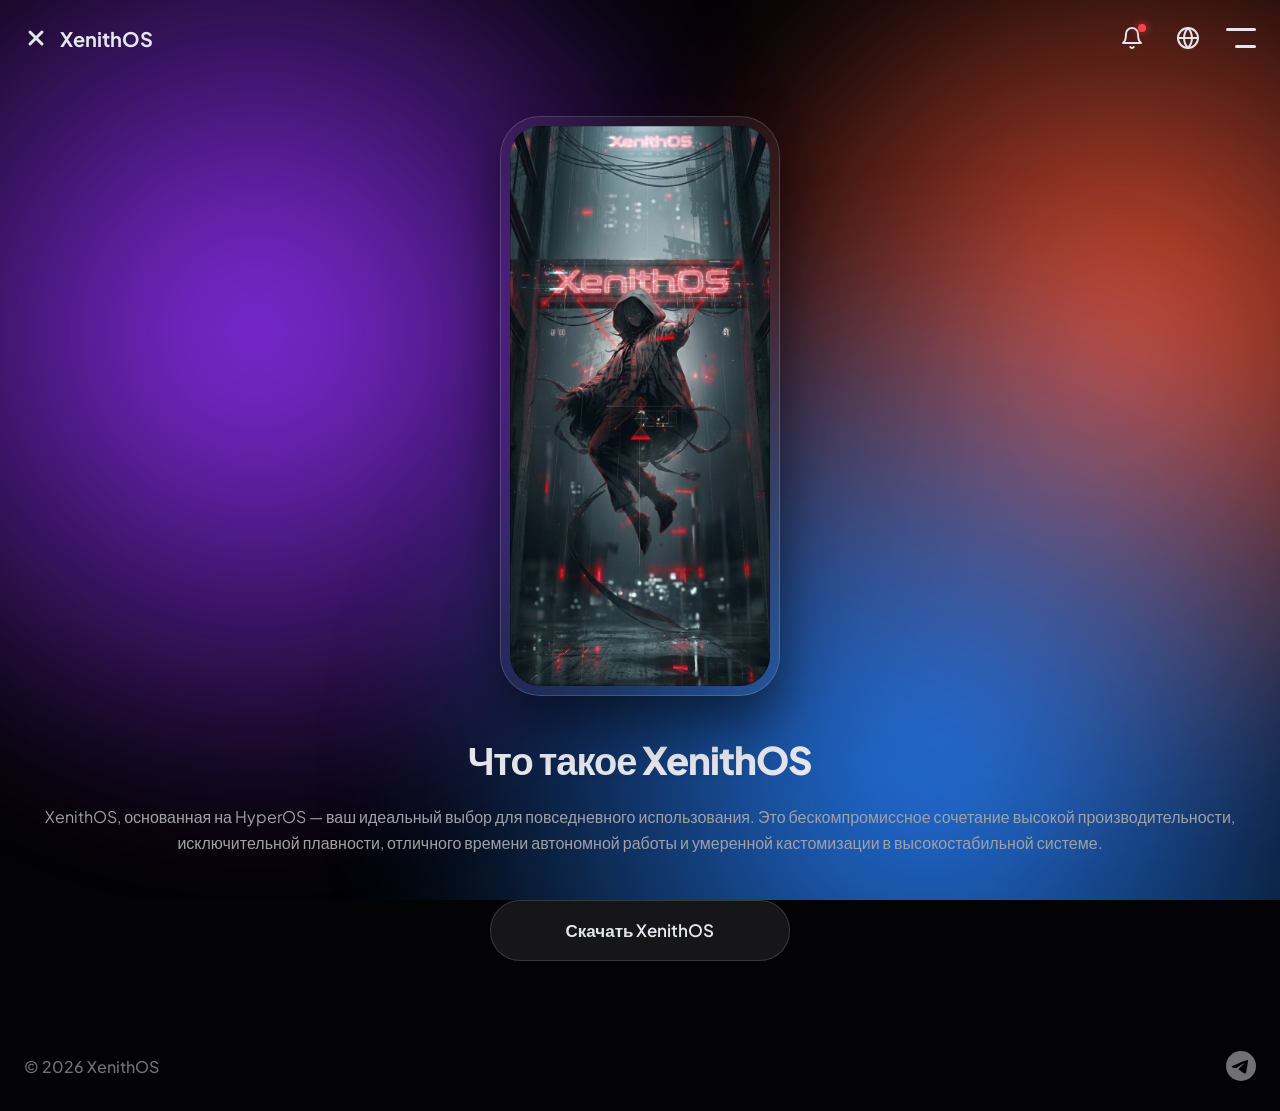
==== commit eaed30e0: "Update index.html" ====
--- a/index.html
+++ b/index.html
@@ -225,7 +225,7 @@
     visibility: hidden;
     transform: translateY(-20px) scale(0.8);
     transform-origin: 85% top;
-    transition: opacity 0.2s cubic-bezier(0.2, 0, 0, 1), visibility 0.2s cubic-bezier(0.2, 0, 0, 1), transform 0.2s cubic-bezier(0.2, 0, 0, 1);
+    transition: opacity 0.2s cubic-bezier(0.4, 0, 0.2, 1), visibility 0.2s cubic-bezier(0.4, 0, 0.2, 1), transform 0.2s cubic-bezier(0.4, 0, 0.2, 1);
     box-shadow: 0 20px 40px rgba(0,0,0,0.5);
 }
 .notif-dropdown {
@@ -341,15 +341,16 @@
     gap: 20px;
     opacity: 0;
     visibility: hidden;
+    transform-origin: top right;
     transform: scale(0.95);
-    transition: opacity 0.2s cubic-bezier(0.25, 1, 0.5, 1), visibility 0.2s cubic-bezier(0.25, 1, 0.5, 1), transform 0.2s cubic-bezier(0.25, 1, 0.5, 1);
+    transition: opacity 0.3s cubic-bezier(0.4, 0, 0.2, 1), visibility 0.3s cubic-bezier(0.4, 0, 0.2, 1), transform 0.3s cubic-bezier(0.4, 0, 0.2, 1);
     z-index: 99;
 }
 .mobile-menu.active {
     opacity: 1;
     visibility: visible;
     transform: scale(1);
-    transition: opacity 0.3s cubic-bezier(0.25, 1, 0.5, 1), visibility 0.3s cubic-bezier(0.25, 1, 0.5, 1), transform 0.6s cubic-bezier(0.34, 1.56, 0.64, 1);
+    transition: opacity 0.4s ease, visibility 0.4s ease, transform 0.6s cubic-bezier(0.34, 1.56, 0.64, 1);
 }
 .mobile-menu a {
     font-size: 20px;
@@ -364,19 +365,19 @@
     max-width: 320px;
     text-align: center;
     opacity: 0;
-    transform: translateY(30px) scale(0.9);
-    transition: opacity 0.2s cubic-bezier(0.25, 1, 0.5, 1), transform 0.2s cubic-bezier(0.25, 1, 0.5, 1), background-color 0.3s cubic-bezier(0.25, 1, 0.5, 1);
+    transform: scale(0.9) translateY(30px);
+    transition: opacity 0.2s cubic-bezier(0.4, 0, 0.2, 1), transform 0.2s cubic-bezier(0.4, 0, 0.2, 1), background-color 0.2s ease;
 }
 .mobile-menu.active a {
     opacity: 1;
-    transform: translateY(0) scale(1);
-    transition: opacity 0.4s cubic-bezier(0.25, 1, 0.5, 1), transform 0.6s cubic-bezier(0.34, 1.56, 0.64, 1), background-color 0.3s cubic-bezier(0.25, 1, 0.5, 1);
-}
-.mobile-menu.active a:nth-child(1) { transition-delay: 0.05s, 0.05s, 0s; }
-.mobile-menu.active a:nth-child(2) { transition-delay: 0.1s, 0.1s, 0s; }
-.mobile-menu.active a:nth-child(3) { transition-delay: 0.15s, 0.15s, 0s; }
-.mobile-menu.active a:nth-child(4) { transition-delay: 0.2s, 0.2s, 0s; }
-.mobile-menu.active a:nth-child(5) { transition-delay: 0.25s, 0.25s, 0s; }
+    transform: scale(1) translateY(0);
+    transition: opacity 0.5s ease, transform 0.6s cubic-bezier(0.34, 1.56, 0.64, 1), background-color 0.3s ease;
+}
+.mobile-menu.active a:nth-child(1) { transition-delay: 0.05s; }
+.mobile-menu.active a:nth-child(2) { transition-delay: 0.1s; }
+.mobile-menu.active a:nth-child(3) { transition-delay: 0.15s; }
+.mobile-menu.active a:nth-child(4) { transition-delay: 0.2s; }
+.mobile-menu.active a:nth-child(5) { transition-delay: 0.25s; }
 
 .hero {
     display: flex;
@@ -1621,18 +1622,14 @@
             setTimeout(() => {
                 currentPageEl.classList.remove('active');
                 targetEl.classList.add('active');
-                window.scrollTo({ top: 0, behavior: 'instant' });
-                document.body.scrollTop = 0;
-                document.documentElement.scrollTop = 0;
+                window.scrollTo(0, 0);
                 void targetEl.offsetWidth; 
                 targetEl.style.opacity = '1';
                 currentPageEl = targetEl;
             }, 250); 
         } else {
             targetEl.classList.add('active');
-            window.scrollTo({ top: 0, behavior: 'instant' });
-            document.body.scrollTop = 0;
-            document.documentElement.scrollTop = 0;
+            window.scrollTo(0, 0);
             void targetEl.offsetWidth;
             targetEl.style.opacity = '1';
             currentPageEl = targetEl;
@@ -1691,7 +1688,6 @@
                     isKeyboardOpen = false;
                     searchInput.blur();
                     window.scrollTo(0, 0);
-                    document.body.scrollTop = 0;
                 }
             });
         }
@@ -1749,7 +1745,7 @@
     searchInput.addEventListener('blur', () => {
         setTimeout(() => {
             window.scrollTo({ top: 0, behavior: 'smooth' });
-        }, 100);
+        }, 50);
     });
 
     function triggerBounce() {
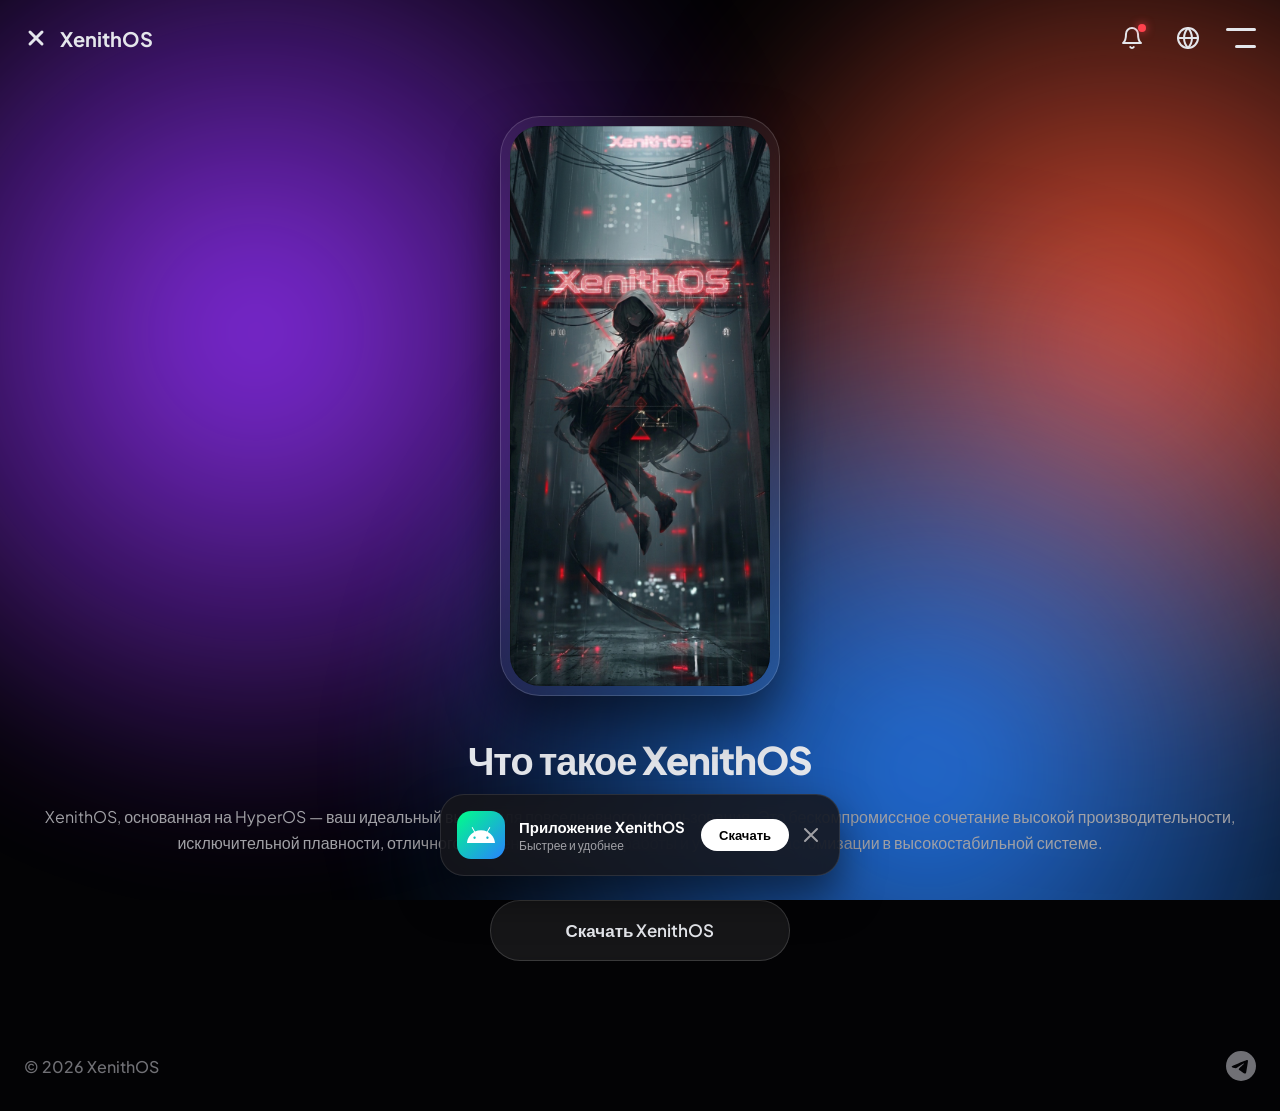
==== commit fa24698a: "Update index.html" ====
--- a/index.html
+++ b/index.html
@@ -95,22 +95,15 @@
     20%, 40% { transform: rotate(-10deg); }
     60% { transform: rotate(0deg); }
 }
-@keyframes search-focus-pop {
-    0% { transform: scale(1); }
-    40% { transform: scale(0.96); }
-    70% { transform: scale(1.02); }
-    100% { transform: scale(1); }
-}
-@keyframes search-empty-spring {
-    0% { transform: translateX(0); }
-    25% { transform: translateX(-5px); }
-    50% { transform: translateX(4px); }
-    75% { transform: translateX(-2px); }
-    100% { transform: translateX(0); }
+@keyframes search-spring {
+    0% { transform: translateY(-2px) scale(1.02); }
+    40% { transform: translateY(-2px) scale(0.97); }
+    70% { transform: translateY(-2px) scale(1.03); }
+    100% { transform: translateY(-2px) scale(1.02); }
 }
 @keyframes search-alive {
     0% { transform: scale(1) rotate(0deg); stroke: rgba(160, 160, 165, 0.6); }
-    30% { transform: scale(1.2) rotate(-15deg); stroke: #ffffff; }
+    30% { transform: scale(1.25) rotate(-15deg); stroke: #ffffff; }
     60% { transform: scale(1.1) rotate(10deg); stroke: #ffffff; }
     100% { transform: scale(1.05) rotate(0deg); stroke: #ffffff; }
 }
@@ -520,10 +513,10 @@
     background-color: rgba(255, 255, 255, 0.1);
     border-color: #ffffff;
     box-shadow: 0 0 20px rgba(150, 50, 255, 0.2), inset 0 0 10px rgba(255, 255, 255, 0.05);
-    animation: search-focus-pop 0.5s cubic-bezier(0.175, 0.885, 0.32, 1.275) forwards;
+    transform: translateY(-2px) scale(1.02);
 }
 .search-container.spring-anim {
-    animation: search-empty-spring 0.4s ease-in-out forwards !important;
+    animation: search-spring 0.5s cubic-bezier(0.175, 0.885, 0.32, 1.275) forwards !important;
 }
 .search-icon {
     width: 20px;
@@ -1450,9 +1443,9 @@
             "archive_inst": "Інструкция",
             "archive_inst_desc": "1. Перезавантажтесь у рекавері<br>2. Зробіть Format Data (yes)<br>3. Прошийте zip архів<br>4. Перезавантажтесь у систему",
             "donate_title": "Підтримати проект",
-            "don_title": "Спонсори",
+            "don_title": "Спонсоры",
             "don_desc": "Люди, завдяки яким проект існує",
-            "don_msg1": "Величезне дякую за підтримку! Твоя допомога дозволяє нам оплачувати сервери і робити прошивку ще краще.",
+            "don_msg1": "Величезне дякую за підтримку! Твоя допомога дозволяє нам оплачувати сервери і делать прошивку ще краще.",
             "don_msg2": "Дякую за донат! Дуже ціную твій внесок у розвиток проекту XenithOS.",
             "don_msg3": "Дякую за каву! Твоя підтримка мотивирует працювати далі.",
             "lbl_dev": "Розробник:",
@@ -1622,14 +1615,18 @@
             setTimeout(() => {
                 currentPageEl.classList.remove('active');
                 targetEl.classList.add('active');
-                window.scrollTo(0, 0);
+                window.scrollTo({ top: 0, behavior: 'instant' });
+                document.body.scrollTop = 0;
+                document.documentElement.scrollTop = 0;
                 void targetEl.offsetWidth; 
                 targetEl.style.opacity = '1';
                 currentPageEl = targetEl;
             }, 250); 
         } else {
             targetEl.classList.add('active');
-            window.scrollTo(0, 0);
+            window.scrollTo({ top: 0, behavior: 'instant' });
+            document.body.scrollTop = 0;
+            document.documentElement.scrollTop = 0;
             void targetEl.offsetWidth;
             targetEl.style.opacity = '1';
             currentPageEl = targetEl;
@@ -1688,6 +1685,7 @@
                     isKeyboardOpen = false;
                     searchInput.blur();
                     window.scrollTo(0, 0);
+                    document.body.scrollTop = 0;
                 }
             });
         }
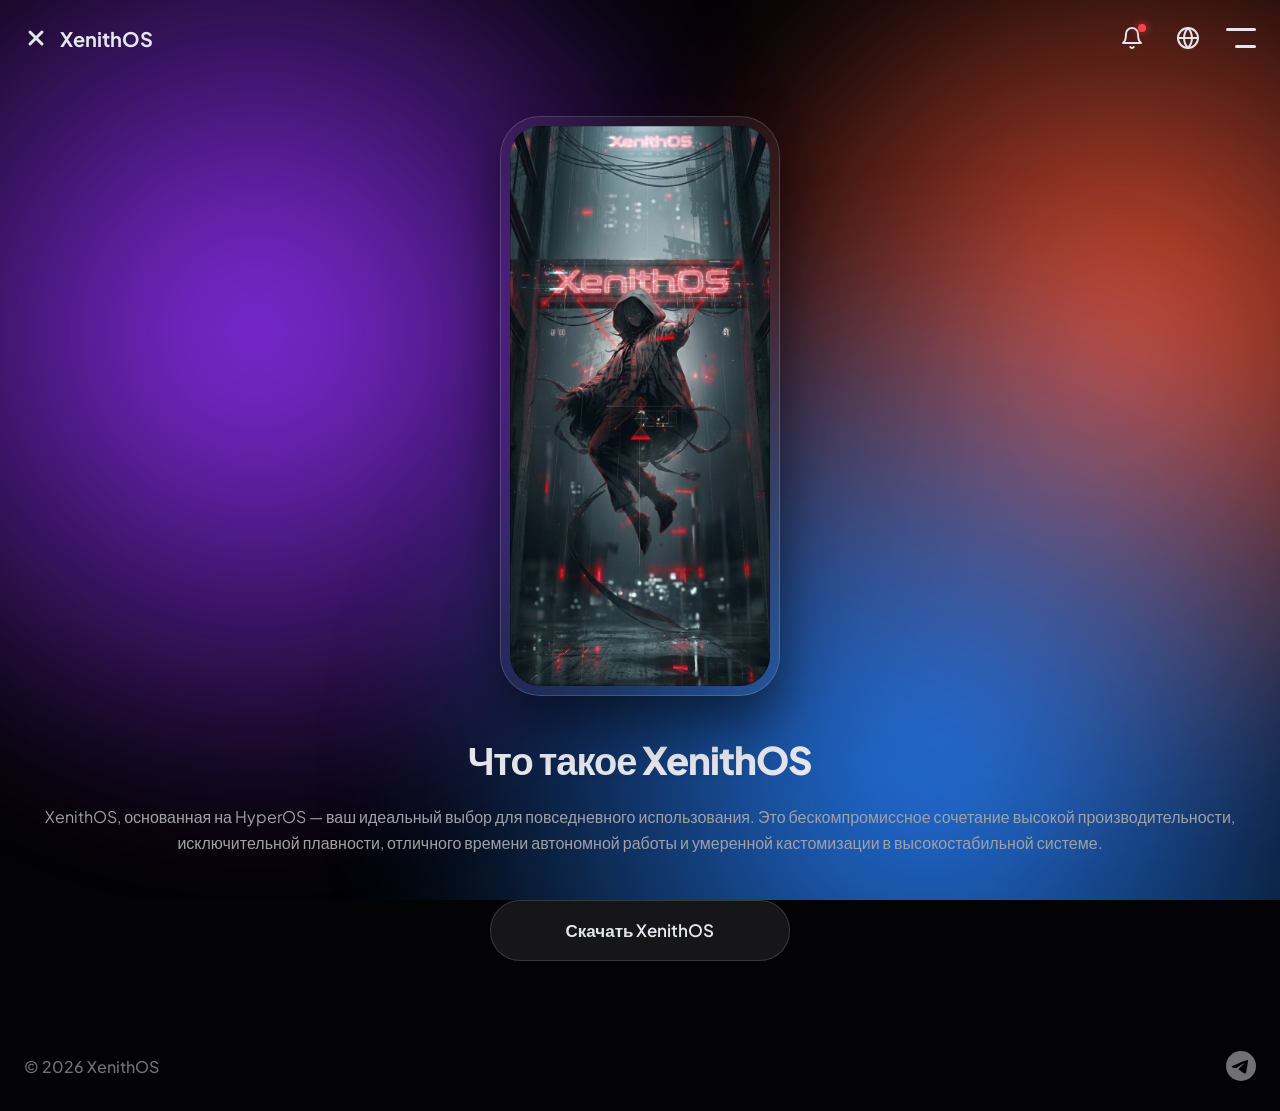
==== commit 30222296: "Update index.html" ====
--- a/index.html
+++ b/index.html
@@ -95,15 +95,22 @@
     20%, 40% { transform: rotate(-10deg); }
     60% { transform: rotate(0deg); }
 }
-@keyframes search-spring {
-    0% { transform: translateY(-2px) scale(1.02); }
-    40% { transform: translateY(-2px) scale(0.97); }
-    70% { transform: translateY(-2px) scale(1.03); }
-    100% { transform: translateY(-2px) scale(1.02); }
+@keyframes search-focus-pop {
+    0% { transform: scale(1); }
+    40% { transform: scale(0.96); }
+    70% { transform: scale(1.02); }
+    100% { transform: scale(1); }
+}
+@keyframes search-empty-spring {
+    0% { transform: translateX(0); }
+    25% { transform: translateX(-5px); }
+    50% { transform: translateX(4px); }
+    75% { transform: translateX(-2px); }
+    100% { transform: translateX(0); }
 }
 @keyframes search-alive {
     0% { transform: scale(1) rotate(0deg); stroke: rgba(160, 160, 165, 0.6); }
-    30% { transform: scale(1.25) rotate(-15deg); stroke: #ffffff; }
+    30% { transform: scale(1.2) rotate(-15deg); stroke: #ffffff; }
     60% { transform: scale(1.1) rotate(10deg); stroke: #ffffff; }
     100% { transform: scale(1.05) rotate(0deg); stroke: #ffffff; }
 }
@@ -218,7 +225,7 @@
     visibility: hidden;
     transform: translateY(-20px) scale(0.8);
     transform-origin: 85% top;
-    transition: opacity 0.2s cubic-bezier(0.4, 0, 0.2, 1), visibility 0.2s cubic-bezier(0.4, 0, 0.2, 1), transform 0.2s cubic-bezier(0.4, 0, 0.2, 1);
+    transition: opacity 0.2s cubic-bezier(0.2, 0, 0, 1), visibility 0.2s cubic-bezier(0.2, 0, 0, 1), transform 0.2s cubic-bezier(0.2, 0, 0, 1);
     box-shadow: 0 20px 40px rgba(0,0,0,0.5);
 }
 .notif-dropdown {
@@ -334,16 +341,12 @@
     gap: 20px;
     opacity: 0;
     visibility: hidden;
-    transform-origin: top right;
-    transform: scale(0.95);
-    transition: opacity 0.3s cubic-bezier(0.4, 0, 0.2, 1), visibility 0.3s cubic-bezier(0.4, 0, 0.2, 1), transform 0.3s cubic-bezier(0.4, 0, 0.2, 1);
+    transition: opacity 0.5s cubic-bezier(0.25, 1, 0.5, 1), visibility 0.5s cubic-bezier(0.25, 1, 0.5, 1);
     z-index: 99;
 }
 .mobile-menu.active {
     opacity: 1;
     visibility: visible;
-    transform: scale(1);
-    transition: opacity 0.4s ease, visibility 0.4s ease, transform 0.6s cubic-bezier(0.34, 1.56, 0.64, 1);
 }
 .mobile-menu a {
     font-size: 20px;
@@ -358,13 +361,12 @@
     max-width: 320px;
     text-align: center;
     opacity: 0;
-    transform: scale(0.9) translateY(30px);
-    transition: opacity 0.2s cubic-bezier(0.4, 0, 0.2, 1), transform 0.2s cubic-bezier(0.4, 0, 0.2, 1), background-color 0.2s ease;
+    transform: translateY(20px);
+    transition: opacity 0.5s cubic-bezier(0.25, 1, 0.5, 1), transform 0.5s cubic-bezier(0.25, 1, 0.5, 1), background-color 0.3s cubic-bezier(0.25, 1, 0.5, 1);
 }
 .mobile-menu.active a {
     opacity: 1;
-    transform: scale(1) translateY(0);
-    transition: opacity 0.5s ease, transform 0.6s cubic-bezier(0.34, 1.56, 0.64, 1), background-color 0.3s ease;
+    transform: translateY(0);
 }
 .mobile-menu.active a:nth-child(1) { transition-delay: 0.05s; }
 .mobile-menu.active a:nth-child(2) { transition-delay: 0.1s; }
@@ -513,10 +515,10 @@
     background-color: rgba(255, 255, 255, 0.1);
     border-color: #ffffff;
     box-shadow: 0 0 20px rgba(150, 50, 255, 0.2), inset 0 0 10px rgba(255, 255, 255, 0.05);
-    transform: translateY(-2px) scale(1.02);
+    animation: search-focus-pop 0.5s cubic-bezier(0.175, 0.885, 0.32, 1.275) forwards;
 }
 .search-container.spring-anim {
-    animation: search-spring 0.5s cubic-bezier(0.175, 0.885, 0.32, 1.275) forwards !important;
+    animation: search-empty-spring 0.4s ease-in-out forwards !important;
 }
 .search-icon {
     width: 20px;
@@ -1443,9 +1445,9 @@
             "archive_inst": "Інструкция",
             "archive_inst_desc": "1. Перезавантажтесь у рекавері<br>2. Зробіть Format Data (yes)<br>3. Прошийте zip архів<br>4. Перезавантажтесь у систему",
             "donate_title": "Підтримати проект",
-            "don_title": "Спонсоры",
+            "don_title": "Спонсори",
             "don_desc": "Люди, завдяки яким проект існує",
-            "don_msg1": "Величезне дякую за підтримку! Твоя допомога дозволяє нам оплачувати сервери і делать прошивку ще краще.",
+            "don_msg1": "Величезне дякую за підтримку! Твоя допомога дозволяє нам оплачувати сервери і робити прошивку ще краще.",
             "don_msg2": "Дякую за донат! Дуже ціную твій внесок у розвиток проекту XenithOS.",
             "don_msg3": "Дякую за каву! Твоя підтримка мотивирует працювати далі.",
             "lbl_dev": "Розробник:",
@@ -1743,7 +1745,7 @@
     searchInput.addEventListener('blur', () => {
         setTimeout(() => {
             window.scrollTo({ top: 0, behavior: 'smooth' });
-        }, 50);
+        }, 100);
     });
 
     function triggerBounce() {
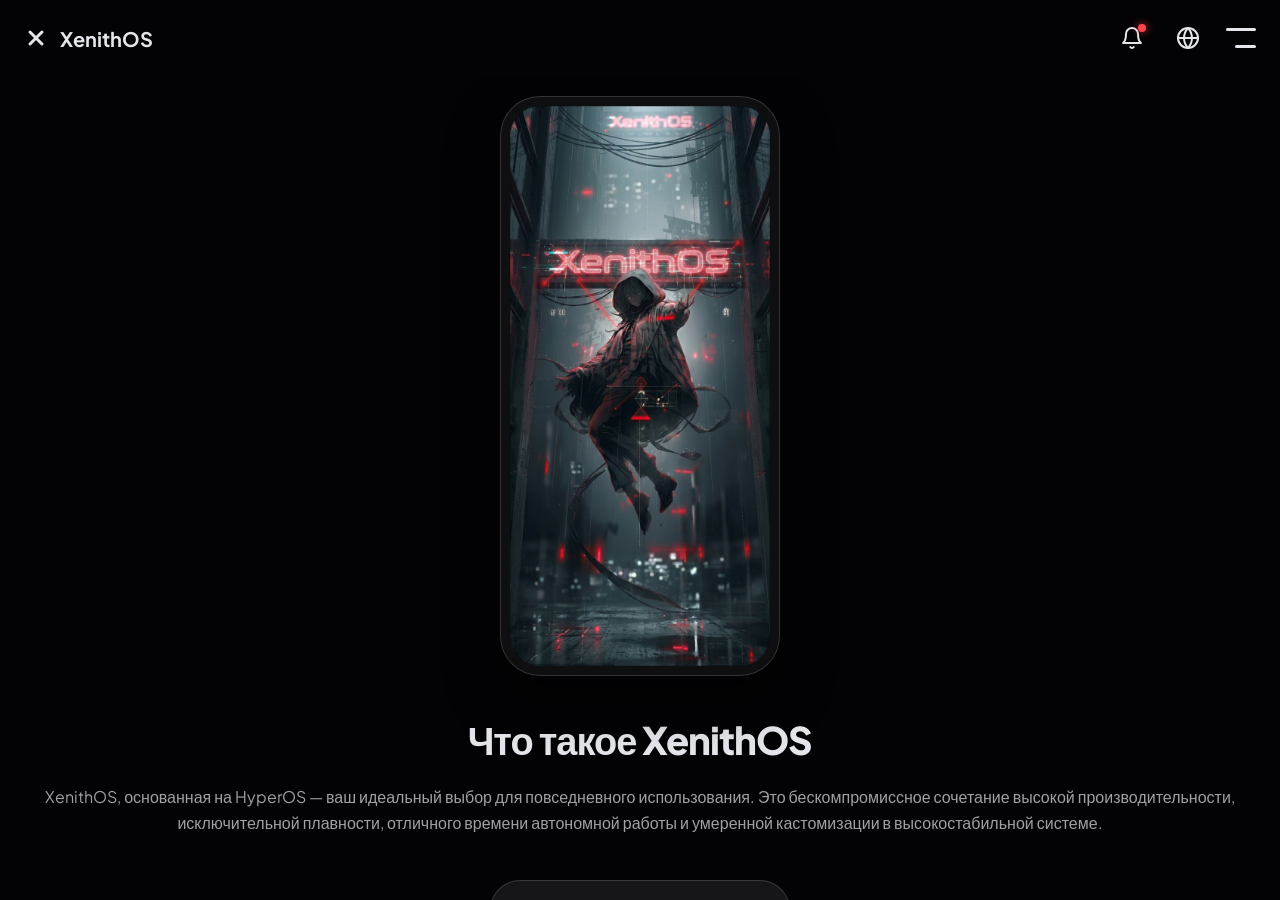
==== commit cc994693: "Update index.html" ====
--- a/index.html
+++ b/index.html
@@ -24,24 +24,24 @@
     font-family: 'Plus Jakarta Sans', sans-serif;
     -webkit-tap-highlight-color: transparent;
 }
-body {
+html, body {
+    height: 100%;
+    width: 100%;
+    overflow: hidden;
     background-color: #030305;
     color: #e4e6eb;
-    overflow-x: hidden;
+}
+body {
+    display: flex;
+    flex-direction: column;
     position: relative;
-    min-height: 100dvh;
-    display: flex;
-    flex-direction: column;
-}
-body.no-scroll {
-    overflow: hidden;
 }
 .aurora-bg {
     position: fixed;
     top: 0;
     left: 0;
     width: 100%;
-    height: 100dvh;
+    height: 100%;
     z-index: -1;
     overflow: hidden;
     background-color: #030305;
@@ -95,22 +95,15 @@
     20%, 40% { transform: rotate(-10deg); }
     60% { transform: rotate(0deg); }
 }
-@keyframes search-focus-pop {
-    0% { transform: scale(1); }
-    40% { transform: scale(0.96); }
-    70% { transform: scale(1.02); }
-    100% { transform: scale(1); }
-}
-@keyframes search-empty-spring {
-    0% { transform: translateX(0); }
-    25% { transform: translateX(-5px); }
-    50% { transform: translateX(4px); }
-    75% { transform: translateX(-2px); }
-    100% { transform: translateX(0); }
+@keyframes search-spring {
+    0% { transform: translateY(-2px) scale(1.02); }
+    40% { transform: translateY(-2px) scale(0.97); }
+    70% { transform: translateY(-2px) scale(1.03); }
+    100% { transform: translateY(-2px) scale(1.02); }
 }
 @keyframes search-alive {
     0% { transform: scale(1) rotate(0deg); stroke: rgba(160, 160, 165, 0.6); }
-    30% { transform: scale(1.2) rotate(-15deg); stroke: #ffffff; }
+    30% { transform: scale(1.25) rotate(-15deg); stroke: #ffffff; }
     60% { transform: scale(1.1) rotate(10deg); stroke: #ffffff; }
     100% { transform: scale(1.05) rotate(0deg); stroke: #ffffff; }
 }
@@ -122,6 +115,7 @@
     background: transparent;
     position: relative;
     z-index: 101;
+    flex-shrink: 0;
 }
 .logo-container {
     display: flex;
@@ -159,12 +153,6 @@
 .notif-wrapper {
     position: relative;
     transition: opacity 0.4s cubic-bezier(0.25, 1, 0.5, 1), visibility 0.4s cubic-bezier(0.25, 1, 0.5, 1);
-}
-body.no-scroll .lang-selector,
-body.no-scroll .notif-wrapper {
-    opacity: 0;
-    visibility: hidden;
-    pointer-events: none;
 }
 .globe-btn {
     background: transparent;
@@ -225,7 +213,7 @@
     visibility: hidden;
     transform: translateY(-20px) scale(0.8);
     transform-origin: 85% top;
-    transition: opacity 0.2s cubic-bezier(0.2, 0, 0, 1), visibility 0.2s cubic-bezier(0.2, 0, 0, 1), transform 0.2s cubic-bezier(0.2, 0, 0, 1);
+    transition: opacity 0.2s cubic-bezier(0.4, 0, 0.2, 1), visibility 0.2s cubic-bezier(0.4, 0, 0.2, 1), transform 0.2s cubic-bezier(0.4, 0, 0.2, 1);
     box-shadow: 0 20px 40px rgba(0,0,0,0.5);
 }
 .notif-dropdown {
@@ -341,12 +329,16 @@
     gap: 20px;
     opacity: 0;
     visibility: hidden;
-    transition: opacity 0.5s cubic-bezier(0.25, 1, 0.5, 1), visibility 0.5s cubic-bezier(0.25, 1, 0.5, 1);
+    transform-origin: top right;
+    transform: scale(0.95);
+    transition: opacity 0.3s cubic-bezier(0.4, 0, 0.2, 1), visibility 0.3s cubic-bezier(0.4, 0, 0.2, 1), transform 0.3s cubic-bezier(0.4, 0, 0.2, 1);
     z-index: 99;
 }
 .mobile-menu.active {
     opacity: 1;
     visibility: visible;
+    transform: scale(1);
+    transition: opacity 0.4s ease, visibility 0.4s ease, transform 0.6s cubic-bezier(0.34, 1.56, 0.64, 1);
 }
 .mobile-menu a {
     font-size: 20px;
@@ -361,12 +353,13 @@
     max-width: 320px;
     text-align: center;
     opacity: 0;
-    transform: translateY(20px);
-    transition: opacity 0.5s cubic-bezier(0.25, 1, 0.5, 1), transform 0.5s cubic-bezier(0.25, 1, 0.5, 1), background-color 0.3s cubic-bezier(0.25, 1, 0.5, 1);
+    transform: scale(0.9) translateY(30px);
+    transition: opacity 0.2s cubic-bezier(0.4, 0, 0.2, 1), transform 0.2s cubic-bezier(0.4, 0, 0.2, 1), background-color 0.2s ease;
 }
 .mobile-menu.active a {
     opacity: 1;
-    transform: translateY(0);
+    transform: scale(1) translateY(0);
+    transition: opacity 0.5s ease, transform 0.6s cubic-bezier(0.34, 1.56, 0.64, 1), background-color 0.3s ease;
 }
 .mobile-menu.active a:nth-child(1) { transition-delay: 0.05s; }
 .mobile-menu.active a:nth-child(2) { transition-delay: 0.1s; }
@@ -374,10 +367,43 @@
 .mobile-menu.active a:nth-child(4) { transition-delay: 0.2s; }
 .mobile-menu.active a:nth-child(5) { transition-delay: 0.25s; }
 
+.scroll-container {
+    flex: 1;
+    width: 100%;
+    overflow-y: auto;
+    overflow-x: hidden;
+    -webkit-overflow-scrolling: touch;
+    display: flex;
+    flex-direction: column;
+}
+
+.page-section {
+    display: none;
+    opacity: 0;
+    width: 100%;
+    flex: 1 0 auto;
+    transition: opacity 0.3s cubic-bezier(0.25, 1, 0.5, 1);
+}
+.page-section.active {
+    display: block;
+}
+
+#download-page, 
+#build-details-page, 
+#donators-page {
+    max-width: 800px;
+    margin: 0 auto;
+    padding: 20px 24px 60px;
+    width: 100%;
+}
+#home-page {
+    width: 100%;
+}
+
 .hero {
     display: flex;
     justify-content: center;
-    padding: 40px 20px 20px;
+    padding: 20px 20px 20px;
 }
 .phone-mockup {
     width: 280px;
@@ -458,25 +484,6 @@
     transition: none; 
 }
 
-.page-section {
-    display: none;
-    opacity: 0;
-    width: 100%;
-    flex: 1;
-    transition: opacity 0.3s cubic-bezier(0.25, 1, 0.5, 1);
-}
-.page-section.active {
-    display: block;
-}
-
-#download-page, 
-#build-details-page, 
-#donators-page {
-    max-width: 800px;
-    margin: 0 auto;
-    padding: 20px 24px 60px;
-}
-
 .download-header {
     text-align: center;
     margin-bottom: 40px;
@@ -515,10 +522,10 @@
     background-color: rgba(255, 255, 255, 0.1);
     border-color: #ffffff;
     box-shadow: 0 0 20px rgba(150, 50, 255, 0.2), inset 0 0 10px rgba(255, 255, 255, 0.05);
-    animation: search-focus-pop 0.5s cubic-bezier(0.175, 0.885, 0.32, 1.275) forwards;
+    transform: translateY(-2px) scale(1.02);
 }
 .search-container.spring-anim {
-    animation: search-empty-spring 0.4s ease-in-out forwards !important;
+    animation: search-spring 0.5s cubic-bezier(0.175, 0.885, 0.32, 1.275) forwards !important;
 }
 .search-icon {
     width: 20px;
@@ -981,7 +988,7 @@
     <div class="blob blue"></div>
 </div>
 
-<nav>
+<nav id="top-nav">
     <a href="#home-page" class="logo-container" id="logo-link">
         <div class="logo-icon">
             <svg viewBox="0 0 24 24" fill="none" xmlns="http://www.w3.org/2000/svg">
@@ -1037,245 +1044,256 @@
     <a href="team.html" id="btn-team" data-i18n="nav_team">Team</a>
 </div>
 
-<div id="home-page" class="page-section">
-    <header class="hero">
-        <div class="phone-mockup">
-            <div class="phone-screen"></div>
-        </div>
-    </header>
-
-    <section class="content">
-        <h1 data-i18n="hero_title">What is XenithOS</h1>
-        <p data-i18n="hero_desc">XenithOS, based on HyperOS, is your perfect choice for everyday use. It is an uncompromising combination of high performance, exceptional smoothness, excellent battery life, and moderate customization within a highly stable system.</p>
-        <a href="#download-page" class="btn" id="get-btn" data-i18n="hero_btn">Get XenithOS</a>
-    </section>
-</div>
-
-<div id="download-page" class="page-section">
-    <div class="download-header">
-        <h1 data-i18n="dl_title">Download XenithOS</h1>
-        <p data-i18n="dl_desc">Get the latest version for your device</p>
-        
-        <div class="search-wrapper">
-            <div class="search-container" id="search-container">
-                <svg class="search-icon" viewBox="0 0 24 24" fill="none" stroke="currentColor" stroke-width="2" stroke-linecap="round" stroke-linejoin="round">
-                    <circle cx="11" cy="11" r="8"></circle>
-                    <line x1="21" y1="21" x2="16.65" y2="16.65"></line>
-                </svg>
-                <input type="search" id="device-search" class="search-input" autocomplete="off" autocorrect="off" autocapitalize="off" spellcheck="false" data-lpignore="true" data-i18n-placeholder="search_placeholder" placeholder="Search by codename...">
+<div class="scroll-container" id="scroll-container">
+    <div id="home-page" class="page-section">
+        <header class="hero">
+            <div class="phone-mockup">
+                <div class="phone-screen"></div>
             </div>
-        </div>
+        </header>
+
+        <section class="content">
+            <h1 data-i18n="hero_title">What is XenithOS</h1>
+            <p data-i18n="hero_desc">XenithOS, based on HyperOS, is your perfect choice for everyday use. It is an uncompromising combination of high performance, exceptional smoothness, excellent battery life, and moderate customization within a highly stable system.</p>
+            <a href="#download-page" class="btn" id="get-btn" data-i18n="hero_btn">Get XenithOS</a>
+        </section>
     </div>
-    
-    <div class="devices-list">
-        <div class="device-card">
-            <div class="device-img">
-                <div class="device-screen"></div>
-            </div>
-            <div class="device-info">
-                <div class="device-code">mondrian</div>
-                <div class="device-name">Poco F5 Pro/K60</div>
-                <div class="device-maintainer"><span data-i18n="lbl_dev">Developer:</span> LF5</div>
-                <a href="#build-details-page" class="btn download-btn" id="dl-mondrian" data-i18n="btn_dl_build">Download Build</a>
-                
-                <div class="archive-container">
-                    <details class="archive-details">
-                        <summary class="archive-summary">
-                            <span data-i18n="prev_versions">Previous Versions</span>
-                            <svg class="arrow-icon" viewBox="0 0 24 24"><path d="M7.41 8.59L12 13.17l4.59-4.58L18 10l-6 6-6-6 1.41-1.41z" fill="currentColor"/></svg>
-                        </summary>
-                        <div class="archive-list">
-                            <div class="archive-item">
-                                <div>
-                                    <div class="archive-version">XenithOS 1.5.0</div>
-                                    <div class="archive-date">Oct 12, 2025</div>
-                                </div>
-                                <a href="#" class="btn-small" data-i18n="btn_dl">Download</a>
-                            </div>
-                            <div class="archive-item">
-                                <div>
-                                    <div class="archive-version">XenithOS 1.0.0</div>
-                                    <div class="archive-date">Sep 05, 2025</div>
-                                </div>
-                                <a href="#" class="btn-small" data-i18n="btn_dl">Download</a>
-                            </div>
-                        </div>
-                    </details>
-                </div>
-            </div>
-        </div>
-
-        <div class="device-card">
-            <div class="device-img">
-                <div class="device-screen"></div>
-            </div>
-            <div class="device-info">
-                <div class="device-code">alioth</div>
-                <div class="device-name">Poco F3/Mi 11X/Redmi K40</div>
-                <div class="device-maintainer"><span data-i18n="lbl_maint">Maintainer:</span> Ariska Eхидна</div>
-                <a href="#build-details-page" class="btn download-btn" id="dl-alioth" data-i18n="btn_dl_build">Download Build</a>
-                
-                <div class="archive-container">
-                    <details class="archive-details">
-                        <summary class="archive-summary">
-                            <span data-i18n="prev_versions">Previous Versions</span>
-                            <svg class="arrow-icon" viewBox="0 0 24 24"><path d="M7.41 8.59L12 13.17l4.59-4.58L18 10l-6 6-6-6 1.41-1.41z" fill="currentColor"/></svg>
-                        </summary>
-                        <div class="archive-list">
-                            <div class="archive-item">
-                                <div>
-                                    <div class="archive-version">XenithOS 1.5.0</div>
-                                    <div class="archive-date">Oct 12, 2025</div>
-                                </div>
-                                <a href="#" class="btn-small" data-i18n="btn_dl">Download</a>
-                            </div>
-                            <div class="archive-item">
-                                <div>
-                                    <div class="archive-version">XenithOS 1.0.0</div>
-                                    <div class="archive-date">Sep 05, 2025</div>
-                                </div>
-                                <a href="#" class="btn-small" data-i18n="btn_dl">Download</a>
-                            </div>
-                        </div>
-                    </details>
+
+    <div id="download-page" class="page-section">
+        <div class="download-header">
+            <h1 data-i18n="dl_title">Download XenithOS</h1>
+            <p data-i18n="dl_desc">Get the latest version for your device</p>
+            
+            <div class="search-wrapper">
+                <div class="search-container" id="search-container">
+                    <svg class="search-icon" viewBox="0 0 24 24" fill="none" stroke="currentColor" stroke-width="2" stroke-linecap="round" stroke-linejoin="round">
+                        <circle cx="11" cy="11" r="8"></circle>
+                        <line x1="21" y1="21" x2="16.65" y2="16.65"></line>
+                    </svg>
+                    <input type="search" id="device-search" class="search-input" autocomplete="off" autocorrect="off" autocapitalize="off" spellcheck="false" data-lpignore="true" data-i18n-placeholder="search_placeholder" placeholder="Search by codename...">
                 </div>
             </div>
         </div>
         
-        <div id="no-results-msg" class="no-results-msg" data-i18n="no_results">Device not found</div>
+        <div class="devices-list">
+            <div class="device-card">
+                <div class="device-img">
+                    <div class="device-screen"></div>
+                </div>
+                <div class="device-info">
+                    <div class="device-code">mondrian</div>
+                    <div class="device-name">Poco F5 Pro/K60</div>
+                    <div class="device-maintainer"><span data-i18n="lbl_dev">Developer:</span> LF5</div>
+                    <a href="#build-details-page" class="btn download-btn" id="dl-mondrian" data-i18n="btn_dl_build">Download Build</a>
+                    
+                    <div class="archive-container">
+                        <details class="archive-details">
+                            <summary class="archive-summary">
+                                <span data-i18n="prev_versions">Previous Versions</span>
+                                <svg class="arrow-icon" viewBox="0 0 24 24"><path d="M7.41 8.59L12 13.17l4.59-4.58L18 10l-6 6-6-6 1.41-1.41z" fill="currentColor"/></svg>
+                            </summary>
+                            <div class="archive-list">
+                                <div class="archive-item">
+                                    <div>
+                                        <div class="archive-version">XenithOS 1.5.0</div>
+                                        <div class="archive-date">Oct 12, 2025</div>
+                                    </div>
+                                    <a href="#" class="btn-small" data-i18n="btn_dl">Download</a>
+                                </div>
+                                <div class="archive-item">
+                                    <div>
+                                        <div class="archive-version">XenithOS 1.0.0</div>
+                                        <div class="archive-date">Sep 05, 2025</div>
+                                    </div>
+                                    <a href="#" class="btn-small" data-i18n="btn_dl">Download</a>
+                                </div>
+                            </div>
+                        </details>
+                    </div>
+                </div>
+            </div>
+
+            <div class="device-card">
+                <div class="device-img">
+                    <div class="device-screen"></div>
+                </div>
+                <div class="device-info">
+                    <div class="device-code">alioth</div>
+                    <div class="device-name">Poco F3/Mi 11X/Redmi K40</div>
+                    <div class="device-maintainer"><span data-i18n="lbl_maint">Maintainer:</span> Ariska Eхидна</div>
+                    <a href="#build-details-page" class="btn download-btn" id="dl-alioth" data-i18n="btn_dl_build">Download Build</a>
+                    
+                    <div class="archive-container">
+                        <details class="archive-details">
+                            <summary class="archive-summary">
+                                <span data-i18n="prev_versions">Previous Versions</span>
+                                <svg class="arrow-icon" viewBox="0 0 24 24"><path d="M7.41 8.59L12 13.17l4.59-4.58L18 10l-6 6-6-6 1.41-1.41z" fill="currentColor"/></svg>
+                            </summary>
+                            <div class="archive-list">
+                                <div class="archive-item">
+                                    <div>
+                                        <div class="archive-version">XenithOS 1.5.0</div>
+                                        <div class="archive-date">Oct 12, 2025</div>
+                                    </div>
+                                    <a href="#" class="btn-small" data-i18n="btn_dl">Download</a>
+                                </div>
+                                <div class="archive-item">
+                                    <div>
+                                        <div class="archive-version">XenithOS 1.0.0</div>
+                                        <div class="archive-date">Sep 05, 2025</div>
+                                    </div>
+                                    <a href="#" class="btn-small" data-i18n="btn_dl">Download</a>
+                                </div>
+                            </div>
+                        </details>
+                    </div>
+                </div>
+            </div>
+            
+            <div id="no-results-msg" class="no-results-msg" data-i18n="no_results">Device not found</div>
+        </div>
     </div>
-</div>
-
-<div id="build-details-page" class="page-section">
-    <div class="build-header">
-        <a href="#download-page" class="back-btn" id="btn-back" style="text-decoration: none;">
-            <svg viewBox="0 0 24 24"><path d="M20 11H7.83l5.59-5.59L12 4l-8 8 8 8 1.41-1.41L7.83 13H20v-2z"/></svg>
-        </a>
-        <h1 id="bd-title">Device</h1>
-    </div>
-
-    <div class="device-card" style="align-items: flex-start; text-align: left; max-width: 100%;">
-        <div class="info-block">
-            <div class="info-label" data-i18n="lbl_model">Model:</div>
-            <div class="info-value" id="bd-model">...</div>
+
+    <div id="build-details-page" class="page-section">
+        <div class="build-header">
+            <a href="#download-page" class="back-btn" id="btn-back" style="text-decoration: none;">
+                <svg viewBox="0 0 24 24"><path d="M20 11H7.83l5.59-5.59L12 4l-8 8 8 8 1.41-1.41L7.83 13H20v-2z"/></svg>
+            </a>
+            <h1 id="bd-title">Device</h1>
         </div>
-        <div class="info-block">
-            <div class="info-label" data-i18n="lbl_codename">Codename:</div>
-            <div class="info-value" id="bd-codename">...</div>
-        </div>
-        <div class="info-block">
-            <div class="info-label" data-i18n="lbl_status">Status:</div>
-            <div class="info-value" data-i18n="val_active">Active</div>
-        </div>
-        <div class="info-block">
-            <div class="info-label" data-i18n="lbl_version">Version:</div>
-            <div class="info-value" id="bd-version">...</div>
-        </div>
-        <div class="info-block">
-            <div class="info-label" data-i18n="lbl_release">Release:</div>
-            <div class="info-value" data-i18n="val_official">Official</div>
-        </div>
-        <div class="info-block">
-            <div class="info-label" data-i18n="lbl_updated">Last Updated:</div>
-            <div class="info-value" id="bd-date">...</div>
-        </div>
-        <div class="info-block" style="margin-bottom: 30px;">
-            <div class="info-label" id="bd-maintainer-label">Maintainer:</div>
-            <div class="info-value" id="bd-maintainer">...</div>
-        </div>
-
-        <div class="info-label" style="margin-bottom: 12px;" data-i18n="lbl_latest">Latest build:</div>
-        <a href="#" class="btn download-btn" style="margin-bottom: 30px;" data-i18n="btn_dl">Download</a>
-
-        <div class="archive-container" style="margin-top: 0;">
-            <details class="archive-details">
-                <summary class="archive-summary">
-                    <span data-i18n="archive_info">Latest Build Info</span>
-                    <svg class="arrow-icon" viewBox="0 0 24 24"><path d="M7.41 8.59L12 13.17l4.59-4.58L18 10l-6 6-6-6 1.41-1.41z" fill="currentColor"/></svg>
-                </summary>
-                <div class="archive-list" style="color: #a0a0a5; font-size: 14px;" data-i18n="archive_info_desc">
-                    Contains the latest XenithOS features, security patches, and system optimizations.
+
+        <div class="device-card" style="align-items: flex-start; text-align: left; max-width: 100%;">
+            <div class="info-block">
+                <div class="info-label" data-i18n="lbl_model">Model:</div>
+                <div class="info-value" id="bd-model">...</div>
+            </div>
+            <div class="info-block">
+                <div class="info-label" data-i18n="lbl_codename">Codename:</div>
+                <div class="info-value" id="bd-codename">...</div>
+            </div>
+            <div class="info-block">
+                <div class="info-label" data-i18n="lbl_status">Status:</div>
+                <div class="info-value" data-i18n="val_active">Active</div>
+            </div>
+            <div class="info-block">
+                <div class="info-label" data-i18n="lbl_version">Version:</div>
+                <div class="info-value" id="bd-version">...</div>
+            </div>
+            <div class="info-block">
+                <div class="info-label" data-i18n="lbl_release">Release:</div>
+                <div class="info-value" data-i18n="val_official">Official</div>
+            </div>
+            <div class="info-block">
+                <div class="info-label" data-i18n="lbl_updated">Last Updated:</div>
+                <div class="info-value" id="bd-date">...</div>
+            </div>
+            <div class="info-block" style="margin-bottom: 30px;">
+                <div class="info-label" id="bd-maintainer-label">Maintainer:</div>
+                <div class="info-value" id="bd-maintainer">...</div>
+            </div>
+
+            <div class="info-label" style="margin-bottom: 12px;" data-i18n="lbl_latest">Latest build:</div>
+            <a href="#" class="btn download-btn" style="margin-bottom: 30px;" data-i18n="btn_dl">Download</a>
+
+            <div class="archive-container" style="margin-top: 0;">
+                <details class="archive-details">
+                    <summary class="archive-summary">
+                        <span data-i18n="archive_info">Latest Build Info</span>
+                        <svg class="arrow-icon" viewBox="0 0 24 24"><path d="M7.41 8.59L12 13.17l4.59-4.58L18 10l-6 6-6-6 1.41-1.41z" fill="currentColor"/></svg>
+                    </summary>
+                    <div class="archive-list" style="color: #a0a0a5; font-size: 14px;" data-i18n="archive_info_desc">
+                        Contains the latest XenithOS features, security patches, and system optimizations.
+                    </div>
+                </details>
+                <details class="archive-details" style="margin-top: 12px;">
+                    <summary class="archive-summary">
+                        <span data-i18n="archive_change">Device Changelog</span>
+                        <svg class="arrow-icon" viewBox="0 0 24 24"><path d="M7.41 8.59L12 13.17l4.59-4.58L18 10l-6 6-6-6 1.41-1.41z" fill="currentColor"/></svg>
+                    </summary>
+                    <div class="archive-list" style="color: #a0a0a5; font-size: 14px; line-height: 1.6;" data-i18n="archive_change_desc">
+                        - Updated vendor blobs<br>- Improved battery backup<br>- Fixed minor UI glitches
+                    </div>
+                </details>
+                <details class="archive-details" style="margin-top: 12px;">
+                    <summary class="archive-summary">
+                        <span data-i18n="archive_inst">Instructions</span>
+                        <svg class="arrow-icon" viewBox="0 0 24 24"><path d="M7.41 8.59L12 13.17l4.59-4.58L18 10l-6 6-6-6 1.41-1.41z" fill="currentColor"/></svg>
+                    </summary>
+                    <div class="archive-list" style="color: #a0a0a5; font-size: 14px; line-height: 1.6;" data-i18n="archive_inst_desc">
+                        1. Reboot to recovery<br>2. Format Data (yes)<br>3. Flash the ROM zip<br>4. Reboot to system
+                    </div>
+                </details>
+            </div>
+
+            <div class="donate-section">
+                <div class="donate-title" data-i18n="donate_title">Donate to Project</div>
+                <div class="donate-buttons">
+                    <a href="#" class="donate-btn btn-paypal" target="_blank" rel="noopener noreferrer">
+                        <svg viewBox="0 0 24 24" xmlns="http://www.w3.org/2000/svg"><path d="M20.067 8.178c0 2.877-1.47 5.066-4.41 5.066h-.733c-.323 0-.6.234-.67.55l-.945 4.16c-.055.242-.26.414-.502.414h-2.61c-.368 0-.64-.34-.576-.7l1.012-4.415c.066-.29.314-.498.604-.498h.71c2.256 0 3.398-1.42 3.398-3.11 0-1.503-1.014-2.336-2.522-2.336h-3.414c-.323 0-.6.234-.67.55L7.026 18.06c-.055.242-.26.414-.502.414H3.69c-.367 0-.64-.34-.575-.7L5.783 7.022c.066-.29.314-.498.604-.498h5.6c3.27 0 5.176 1.62 5.176 4.312z" fill="currentColor"/><path d="M12.7 10.12c-.066.29-.314.498-.604.498h-.71c-2.256 0-3.398 1.42-3.398 3.11 0 1.503 1.014 2.336 2.522 2.336h3.414c.323 0 .6-.234.67-.55l.206-.906.56-2.434.116-.5c.05-.224.25-.386.478-.386h.146c2.94 0 4.41-2.19 4.41-5.066 0-.21-.013-.41-.037-.604-.41 1.94-1.87 3.65-4.48 3.65h-.732c-.323 0-.6.234-.67.55l-.56 2.434z" fill="currentColor" opacity=".5"/></svg>
+                        PayPal
+                    </a>
+                    <a href="#" class="donate-btn btn-patreon" target="_blank" rel="noopener noreferrer">
+                        <svg viewBox="0 0 24 24" xmlns="http://www.w3.org/2000/svg"><path d="M0 .48v23.04h4.22V.48H0zm15.385 0c-4.764 0-8.64 3.876-8.64 8.64 0 4.75 3.876 8.613 8.64 8.613 4.75 0 8.615-3.863 8.615-8.613C24 4.356 20.135.48 15.385.48z" fill="currentColor"/></svg>
+                        Patreon
+                    </a>
                 </div>
-            </details>
-            <details class="archive-details" style="margin-top: 12px;">
-                <summary class="archive-summary">
-                    <span data-i18n="archive_change">Device Changelog</span>
-                    <svg class="arrow-icon" viewBox="0 0 24 24"><path d="M7.41 8.59L12 13.17l4.59-4.58L18 10l-6 6-6-6 1.41-1.41z" fill="currentColor"/></svg>
-                </summary>
-                <div class="archive-list" style="color: #a0a0a5; font-size: 14px; line-height: 1.6;" data-i18n="archive_change_desc">
-                    - Updated vendor blobs<br>- Improved battery backup<br>- Fixed minor UI glitches
-                </div>
-            </details>
-            <details class="archive-details" style="margin-top: 12px;">
-                <summary class="archive-summary">
-                    <span data-i18n="archive_inst">Instructions</span>
-                    <svg class="arrow-icon" viewBox="0 0 24 24"><path d="M7.41 8.59L12 13.17l4.59-4.58L18 10l-6 6-6-6 1.41-1.41z" fill="currentColor"/></svg>
-                </summary>
-                <div class="archive-list" style="color: #a0a0a5; font-size: 14px; line-height: 1.6;" data-i18n="archive_inst_desc">
-                    1. Reboot to recovery<br>2. Format Data (yes)<br>3. Flash the ROM zip<br>4. Reboot to system
-                </div>
-            </details>
-        </div>
-
-        <div class="donate-section">
-            <div class="donate-title" data-i18n="donate_title">Donate to Project</div>
-            <div class="donate-buttons">
-                <a href="#" class="donate-btn btn-paypal" target="_blank" rel="noopener noreferrer">
-                    <svg viewBox="0 0 24 24" xmlns="http://www.w3.org/2000/svg"><path d="M20.067 8.178c0 2.877-1.47 5.066-4.41 5.066h-.733c-.323 0-.6.234-.67.55l-.945 4.16c-.055.242-.26.414-.502.414h-2.61c-.368 0-.64-.34-.576-.7l1.012-4.415c.066-.29.314-.498.604-.498h.71c2.256 0 3.398-1.42 3.398-3.11 0-1.503-1.014-2.336-2.522-2.336h-3.414c-.323 0-.6.234-.67.55L7.026 18.06c-.055.242-.26.414-.502.414H3.69c-.367 0-.64-.34-.575-.7L5.783 7.022c.066-.29.314-.498.604-.498h5.6c3.27 0 5.176 1.62 5.176 4.312z" fill="currentColor"/><path d="M12.7 10.12c-.066.29-.314.498-.604.498h-.71c-2.256 0-3.398 1.42-3.398 3.11 0 1.503 1.014 2.336 2.522 2.336h3.414c.323 0 .6-.234.67-.55l.206-.906.56-2.434.116-.5c.05-.224.25-.386.478-.386h.146c2.94 0 4.41-2.19 4.41-5.066 0-.21-.013-.41-.037-.604-.41 1.94-1.87 3.65-4.48 3.65h-.732c-.323 0-.6.234-.67.55l-.56 2.434z" fill="currentColor" opacity=".5"/></svg>
-                    PayPal
-                </a>
-                <a href="#" class="donate-btn btn-patreon" target="_blank" rel="noopener noreferrer">
-                    <svg viewBox="0 0 24 24" xmlns="http://www.w3.org/2000/svg"><path d="M0 .48v23.04h4.22V.48H0zm15.385 0c-4.764 0-8.64 3.876-8.64 8.64 0 4.75 3.876 8.613 8.64 8.613 4.75 0 8.615-3.863 8.615-8.613C24 4.356 20.135.48 15.385.48z" fill="currentColor"/></svg>
-                    Patreon
-                </a>
             </div>
         </div>
     </div>
-</div>
-
-<div id="donators-page" class="page-section">
-    <div class="download-header">
-        <h1 data-i18n="don_title">Supporters</h1>
-        <p data-i18n="don_desc">People who made this project possible</p>
-    </div>
-    
-    <div class="donators-list">
-        <div class="donator-card">
-            <div class="donator-top">
-                <div class="donator-name">
-                    <div class="donator-icon">AL</div>
-                    Alex L.
+
+    <div id="donators-page" class="page-section">
+        <div class="download-header">
+            <h1 data-i18n="don_title">Supporters</h1>
+            <p data-i18n="don_desc">People who made this project possible</p>
+        </div>
+        
+        <div class="donators-list">
+            <div class="donator-card">
+                <div class="donator-top">
+                    <div class="donator-name">
+                        <div class="donator-icon">AL</div>
+                        Alex L.
+                    </div>
+                    <div class="donator-amount">$50.00</div>
                 </div>
-                <div class="donator-amount">$50.00</div>
+                <div class="donator-message" data-i18n="don_msg1">Огромное спасибо за поддержку! Твоя помощь позволяет нам оплачивать сервера и делать прошивку еще лучше.</div>
+                <div class="donator-author">— LF5</div>
             </div>
-            <div class="donator-message" data-i18n="don_msg1">Огромное спасибо за поддержку! Твоя помощь позволяет нам оплачивать сервера и делать прошивку еще лучше.</div>
-            <div class="donator-author">— LF5</div>
-        </div>
-
-        <div class="donator-card">
-            <div class="donator-top">
-                <div class="donator-name">
-                    <div class="donator-icon" style="background: linear-gradient(135deg, #ff5a3c, #9632ff);">M</div>
-                    Max
+
+            <div class="donator-card">
+                <div class="donator-top">
+                    <div class="donator-name">
+                        <div class="donator-icon" style="background: linear-gradient(135deg, #ff5a3c, #9632ff);">M</div>
+                        Max
+                    </div>
+                    <div class="donator-amount">$15.00</div>
                 </div>
-                <div class="donator-amount">$15.00</div>
+                <div class="donator-message" data-i18n="don_msg2">Благодарю за донат! Очень ценю твой вклад в развитие проекта XenithOS.</div>
+                <div class="donator-author">— LF5</div>
             </div>
-            <div class="donator-message" data-i18n="don_msg2">Благодарю за донат! Очень ценю твой вклад в развитие проекта XenithOS.</div>
-            <div class="donator-author">— LF5</div>
-        </div>
-
-        <div class="donator-card">
-            <div class="donator-top">
-                <div class="donator-name">
-                    <div class="donator-icon" style="background: linear-gradient(135deg, #2882ff, #00ff88);">JD</div>
-                    John Doe
+
+            <div class="donator-card">
+                <div class="donator-top">
+                    <div class="donator-name">
+                        <div class="donator-icon" style="background: linear-gradient(135deg, #2882ff, #00ff88);">JD</div>
+                        John Doe
+                    </div>
+                    <div class="donator-amount">$5.00</div>
                 </div>
-                <div class="donator-amount">$5.00</div>
+                <div class="donator-message" data-i18n="don_msg3">Спасибо за кофе! Твоя поддержка мотивирует работать дальше.</div>
+                <div class="donator-author">— LF5</div>
             </div>
-            <div class="donator-message" data-i18n="don_msg3">Спасибо за кофе! Твоя поддержка мотивирует работать дальше.</div>
-            <div class="donator-author">— LF5</div>
         </div>
     </div>
+
+    <footer>
+        <div>© 2026 XenithOS</div>
+        <div class="social-icons">
+            <a href="https://t.me/infinityos_xenithos_rom_updates" target="_blank" rel="noopener noreferrer">
+                <svg viewBox="0 0 24 24"><path d="M11.944 0A12 12 0 0 0 0 12a12 12 0 0 0 12 12 12 12 0 0 0 12-12A12 12 0 0 0 12 0a12 12 0 0 0-.056 0zm4.962 7.224c.1-.002.321.023.465.14a.506.506 0 0 1 .171.325c.016.093.036.306.02.472-.18 1.898-.962 6.502-1.36 8.627-.168.9-.499 1.201-.82 1.23-.696.065-1.225-.46-1.9-.902-1.056-.693-1.653-1.124-2.678-1.8-1.185-.78-.417-1.21.258-1.91.177-.184 3.247-2.977 3.307-3.23.007-.032.014-.15-.056-.212s-.174-.041-.249-.024c-.106.024-1.793 1.14-5.061 3.345-.48.33-.913.49-1.302.48-.428-.008-1.252-.241-1.865-.44-.752-.245-1.349-.374-1.297-.789.027-.216.325-.437.893-.663 3.498-1.524 5.83-2.529 6.998-3.014 3.332-1.386 4.025-1.627 4.476-1.635z"/></svg>
+            </a>
+        </div>
+    </footer>
 </div>
 
 <div class="app-banner" id="app-banner">
@@ -1293,15 +1311,6 @@
         <svg viewBox="0 0 24 24" fill="none" stroke="#a0a0a5" stroke-width="2" stroke-linecap="round"><path d="M18 6L6 18M6 6l12 12"/></svg>
     </div>
 </div>
-
-<footer>
-    <div>© 2026 XenithOS</div>
-    <div class="social-icons">
-        <a href="https://t.me/infinityos_xenithos_rom_updates" target="_blank" rel="noopener noreferrer">
-            <svg viewBox="0 0 24 24"><path d="M11.944 0A12 12 0 0 0 0 12a12 12 0 0 0 12 12 12 12 0 0 0 12-12A12 12 0 0 0 12 0a12 12 0 0 0-.056 0zm4.962 7.224c.1-.002.321.023.465.14a.506.506 0 0 1 .171.325c.016.093.036.306.02.472-.18 1.898-.962 6.502-1.36 8.627-.168.9-.499 1.201-.82 1.23-.696.065-1.225-.46-1.9-.902-1.056-.693-1.653-1.124-2.678-1.8-1.185-.78-.417-1.21.258-1.91.177-.184 3.247-2.977 3.307-3.23.007-.032.014-.15-.056-.212s-.174-.041-.249-.024c-.106.024-1.793 1.14-5.061 3.345-.48.33-.913.49-1.302.48-.428-.008-1.252-.241-1.865-.44-.752-.245-1.349-.374-1.297-.789.027-.216.325-.437.893-.663 3.498-1.524 5.83-2.529 6.998-3.014 3.332-1.386 4.025-1.627 4.476-1.635z"/></svg>
-        </a>
-    </div>
-</footer>
 
 <script>
     const notifications = [
@@ -1464,8 +1473,6 @@
     let currentPageEl = null;
     let sessionUnreadNotifs = null;
     let lastSearchVal = '';
-    let maxViewportHeight = window.visualViewport ? window.visualViewport.height : window.innerHeight;
-    let isKeyboardOpen = false;
 
     const menu = document.getElementById('menu');
     const menuToggle = document.getElementById('menu-open');
@@ -1591,6 +1598,12 @@
         renderNotifications();
     }
 
+    function resetScroll() {
+        window.scrollTo({ top: 0, left: 0, behavior: 'instant' });
+        document.body.scrollTop = 0;
+        document.documentElement.scrollTop = 0;
+    }
+
     function switchPageTo(targetId) {
         const targetEl = document.getElementById(targetId);
         if (!targetEl || currentPageEl === targetEl) return;
@@ -1612,27 +1625,16 @@
             lastSearchVal = '';
         }
 
-        if (currentPageEl) {
-            currentPageEl.style.opacity = '0';
-            setTimeout(() => {
-                currentPageEl.classList.remove('active');
-                targetEl.classList.add('active');
-                window.scrollTo({ top: 0, behavior: 'instant' });
-                document.body.scrollTop = 0;
-                document.documentElement.scrollTop = 0;
-                void targetEl.offsetWidth; 
-                targetEl.style.opacity = '1';
-                currentPageEl = targetEl;
-            }, 250); 
-        } else {
-            targetEl.classList.add('active');
-            window.scrollTo({ top: 0, behavior: 'instant' });
-            document.body.scrollTop = 0;
-            document.documentElement.scrollTop = 0;
-            void targetEl.offsetWidth;
-            targetEl.style.opacity = '1';
-            currentPageEl = targetEl;
-        }
+        document.querySelectorAll('.page-section').forEach(el => {
+            el.classList.remove('active');
+            el.style.opacity = '0';
+        });
+
+        targetEl.classList.add('active');
+        resetScroll();
+        void targetEl.offsetWidth;
+        targetEl.style.opacity = '1';
+        currentPageEl = targetEl;
     }
 
     function handleRouting() {
@@ -1674,23 +1676,6 @@
                 document.getElementById('app-banner').classList.add('visible');
             }
         }, 2000);
-        
-        if (window.visualViewport) {
-            window.visualViewport.addEventListener('resize', () => {
-                if (window.visualViewport.height > maxViewportHeight) {
-                    maxViewportHeight = window.visualViewport.height;
-                }
-                
-                if (window.visualViewport.height < maxViewportHeight - 150) {
-                    isKeyboardOpen = true;
-                } else if (isKeyboardOpen && window.visualViewport.height >= maxViewportHeight - 150) {
-                    isKeyboardOpen = false;
-                    searchInput.blur();
-                    window.scrollTo(0, 0);
-                    document.body.scrollTop = 0;
-                }
-            });
-        }
     });
 
     window.addEventListener('hashchange', handleRouting);
@@ -1744,8 +1729,8 @@
 
     searchInput.addEventListener('blur', () => {
         setTimeout(() => {
-            window.scrollTo({ top: 0, behavior: 'smooth' });
-        }, 100);
+            resetScroll();
+        }, 50);
     });
 
     function triggerBounce() {
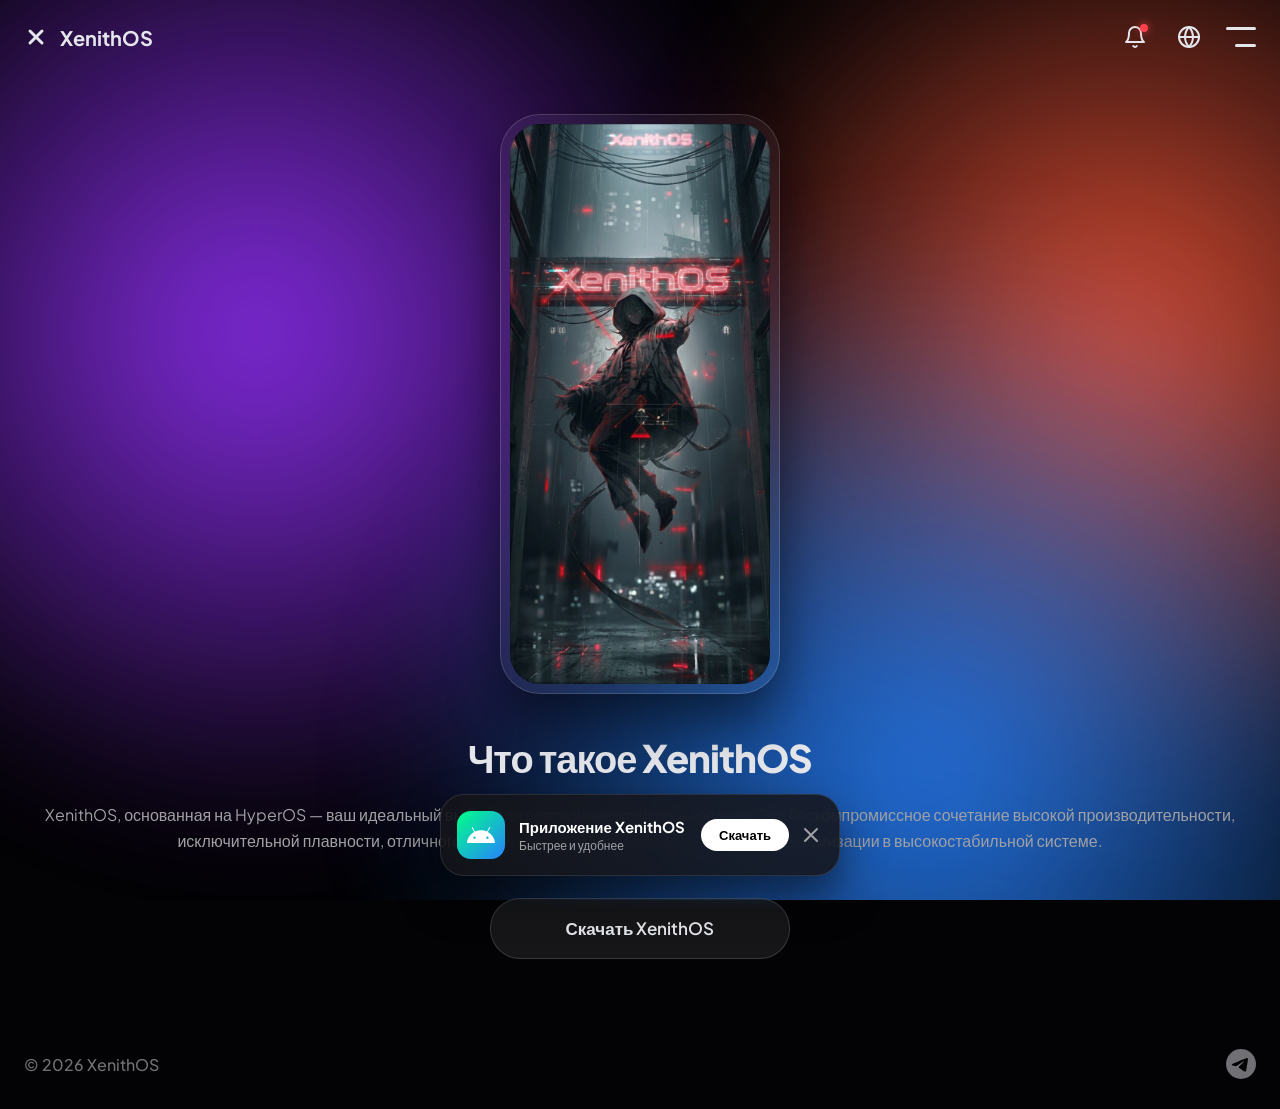
==== commit b9fc4b63: "Update index.html" ====
--- a/index.html
+++ b/index.html
@@ -2,7 +2,7 @@
 <html lang="ru">
 <head>
 <meta charset="UTF-8">
-<meta name="viewport" content="width=device-width, initial-scale=1.0, maximum-scale=1.0, user-scalable=no">
+<meta name="viewport" content="width=device-width, initial-scale=1.0">
 <title>XenithOS</title>
 <meta name="description" content="Explore the official XenithOS website. Stay up to date with the latest news, discover new features, and download the newest builds for your device.">
 <meta property="og:type" content="website">
@@ -24,17 +24,17 @@
     font-family: 'Plus Jakarta Sans', sans-serif;
     -webkit-tap-highlight-color: transparent;
 }
-html, body {
-    height: 100%;
-    width: 100%;
-    overflow: hidden;
+body {
     background-color: #030305;
     color: #e4e6eb;
-}
-body {
+    overflow-x: hidden;
+    position: relative;
+    min-height: 100vh;
     display: flex;
     flex-direction: column;
-    position: relative;
+}
+body.no-scroll {
+    overflow: hidden;
 }
 .aurora-bg {
     position: fixed;
@@ -89,23 +89,12 @@
     0% { transform: translate3d(0, 0, 0) scale(1); }
     100% { transform: translate3d(-10vw, -20vh, 0) scale(1.25); }
 }
-@keyframes bell-ring {
-    0%, 100% { transform: rotate(0deg); }
-    10%, 30%, 50% { transform: rotate(12deg); }
-    20%, 40% { transform: rotate(-10deg); }
-    60% { transform: rotate(0deg); }
-}
 @keyframes search-spring {
-    0% { transform: translateY(-2px) scale(1.02); }
-    40% { transform: translateY(-2px) scale(0.97); }
-    70% { transform: translateY(-2px) scale(1.03); }
-    100% { transform: translateY(-2px) scale(1.02); }
-}
-@keyframes search-alive {
-    0% { transform: scale(1) rotate(0deg); stroke: rgba(160, 160, 165, 0.6); }
-    30% { transform: scale(1.25) rotate(-15deg); stroke: #ffffff; }
-    60% { transform: scale(1.1) rotate(10deg); stroke: #ffffff; }
-    100% { transform: scale(1.05) rotate(0deg); stroke: #ffffff; }
+    0% { transform: translateX(0); }
+    25% { transform: translateX(-4px); }
+    50% { transform: translateX(4px); }
+    75% { transform: translateX(-2px); }
+    100% { transform: translateX(0); }
 }
 nav {
     display: flex;
@@ -115,7 +104,6 @@
     background: transparent;
     position: relative;
     z-index: 101;
-    flex-shrink: 0;
 }
 .logo-container {
     display: flex;
@@ -154,8 +142,14 @@
     position: relative;
     transition: opacity 0.4s cubic-bezier(0.25, 1, 0.5, 1), visibility 0.4s cubic-bezier(0.25, 1, 0.5, 1);
 }
+body.no-scroll .lang-selector,
+body.no-scroll .notif-wrapper {
+    opacity: 0;
+    visibility: hidden;
+    pointer-events: none;
+}
 .globe-btn {
-    background: transparent;
+    background: none;
     border: none;
     color: #e4e6eb;
     cursor: pointer;
@@ -163,23 +157,12 @@
     align-items: center;
     justify-content: center;
     transition: all 0.4s cubic-bezier(0.25, 1, 0.5, 1);
-    padding: 6px;
+    padding: 5px;
     position: relative;
-    border-radius: 50%;
 }
 .globe-btn svg {
     width: 24px;
     height: 24px;
-    transform-origin: top center;
-}
-.globe-btn.ringing svg {
-    animation: bell-ring 2.5s ease-in-out infinite;
-}
-.globe-btn:active {
-    transform: scale(0.85);
-    color: #ffffff;
-    background-color: rgba(255, 255, 255, 0.1);
-    transition: all 0.1s ease;
 }
 .notif-badge {
     position: absolute;
@@ -211,9 +194,9 @@
     min-width: 160px;
     opacity: 0;
     visibility: hidden;
-    transform: translateY(-20px) scale(0.8);
-    transform-origin: 85% top;
-    transition: opacity 0.2s cubic-bezier(0.4, 0, 0.2, 1), visibility 0.2s cubic-bezier(0.4, 0, 0.2, 1), transform 0.2s cubic-bezier(0.4, 0, 0.2, 1);
+    transform: translateY(15px) scale(0.95);
+    transform-origin: top right;
+    transition: opacity 0.4s cubic-bezier(0.25, 1, 0.5, 1), visibility 0.4s cubic-bezier(0.25, 1, 0.5, 1), transform 0.4s cubic-bezier(0.16, 1, 0.3, 1);
     box-shadow: 0 20px 40px rgba(0,0,0,0.5);
 }
 .notif-dropdown {
@@ -222,13 +205,11 @@
     right: -40px;
     padding: 12px;
     cursor: default;
-    transform-origin: 90% top;
 }
 .lang-dropdown.active {
     opacity: 1;
     visibility: visible;
     transform: translateY(0) scale(1);
-    transition: opacity 0.3s ease, visibility 0.3s ease, transform 0.6s cubic-bezier(0.34, 1.56, 0.64, 1);
 }
 .notif-header {
     font-weight: 700;
@@ -318,7 +299,7 @@
     top: 0;
     left: 0;
     width: 100%;
-    height: 100dvh;
+    height: 100%;
     background-color: rgba(3, 3, 5, 0.7);
     backdrop-filter: blur(25px);
     -webkit-backdrop-filter: blur(25px);
@@ -367,43 +348,10 @@
 .mobile-menu.active a:nth-child(4) { transition-delay: 0.2s; }
 .mobile-menu.active a:nth-child(5) { transition-delay: 0.25s; }
 
-.scroll-container {
-    flex: 1;
-    width: 100%;
-    overflow-y: auto;
-    overflow-x: hidden;
-    -webkit-overflow-scrolling: touch;
-    display: flex;
-    flex-direction: column;
-}
-
-.page-section {
-    display: none;
-    opacity: 0;
-    width: 100%;
-    flex: 1 0 auto;
-    transition: opacity 0.3s cubic-bezier(0.25, 1, 0.5, 1);
-}
-.page-section.active {
-    display: block;
-}
-
-#download-page, 
-#build-details-page, 
-#donators-page {
-    max-width: 800px;
-    margin: 0 auto;
-    padding: 20px 24px 60px;
-    width: 100%;
-}
-#home-page {
-    width: 100%;
-}
-
 .hero {
     display: flex;
     justify-content: center;
-    padding: 20px 20px 20px;
+    padding: 40px 20px 20px;
 }
 .phone-mockup {
     width: 280px;
@@ -484,6 +432,25 @@
     transition: none; 
 }
 
+.page-section {
+    display: none;
+    opacity: 0;
+    width: 100%;
+    flex: 1;
+    transition: opacity 0.3s cubic-bezier(0.25, 1, 0.5, 1);
+}
+.page-section.active {
+    display: block;
+}
+
+#download-page, 
+#build-details-page, 
+#donators-page {
+    max-width: 800px;
+    margin: 0 auto;
+    padding: 20px 24px 60px;
+}
+
 .download-header {
     text-align: center;
     margin-bottom: 40px;
@@ -498,63 +465,48 @@
     color: #a0a0a5;
     font-size: 16px;
 }
-
-.search-wrapper {
+.search-container {
+    position: relative;
     max-width: 360px;
     margin: 24px auto 0;
     opacity: 0;
     animation: revealPhone 0.9s cubic-bezier(0.16, 1, 0.3, 1) forwards;
 }
-.search-container {
-    display: flex;
-    align-items: center;
-    width: 100%;
-    background-color: rgba(255, 255, 255, 0.06);
-    border: 1px solid rgba(255, 255, 255, 0.4);
-    border-radius: 30px;
-    padding: 0 18px;
-    transition: all 0.3s cubic-bezier(0.25, 1, 0.5, 1);
-    backdrop-filter: blur(15px);
-    -webkit-backdrop-filter: blur(15px);
-    transform-origin: center;
-}
-.search-container:focus-within {
-    background-color: rgba(255, 255, 255, 0.1);
-    border-color: #ffffff;
-    box-shadow: 0 0 20px rgba(150, 50, 255, 0.2), inset 0 0 10px rgba(255, 255, 255, 0.05);
-    transform: translateY(-2px) scale(1.02);
-}
 .search-container.spring-anim {
-    animation: search-spring 0.5s cubic-bezier(0.175, 0.885, 0.32, 1.275) forwards !important;
+    animation: search-spring 0.4s ease-in-out forwards !important;
 }
 .search-icon {
+    position: absolute;
+    left: 16px;
+    top: 50%;
+    transform: translateY(-50%);
     width: 20px;
     height: 20px;
-    stroke: rgba(160, 160, 165, 0.6);
-    flex-shrink: 0;
-    transition: all 0.3s ease;
-    shape-rendering: geometricPrecision;
-}
-.search-container:focus-within .search-icon {
-    animation: search-alive 0.6s cubic-bezier(0.34, 1.56, 0.64, 1) forwards;
+    stroke: #a0a0a5;
+    pointer-events: none;
 }
 .search-input {
-    flex: 1;
-    background: transparent;
-    border: none;
-    padding: 14px 0 14px 12px;
-    color: #ffffff;
+    width: 100%;
+    background-color: rgba(255, 255, 255, 0.05);
+    border: 1px solid rgba(255, 255, 255, 0.15);
+    border-radius: 30px;
+    padding: 14px 16px 14px 44px;
+    color: #e4e6eb;
     font-family: 'Plus Jakarta Sans', sans-serif;
     font-size: 15px;
     outline: none;
+    transition: all 0.4s cubic-bezier(0.25, 1, 0.5, 1);
+    backdrop-filter: blur(10px);
+    -webkit-backdrop-filter: blur(10px);
 }
 .search-input::placeholder {
-    color: rgba(160, 160, 165, 0.8);
-}
-.search-input::-webkit-search-cancel-button {
-    display: none;
-}
-
+    color: #a0a0a5;
+}
+.search-input:focus {
+    background-color: rgba(255, 255, 255, 0.08);
+    border-color: #fff;
+    box-shadow: 0 0 15px rgba(255, 255, 255, 0.1);
+}
 .no-results-msg {
     text-align: center;
     color: #a0a0a5;
@@ -562,7 +514,6 @@
     padding: 20px;
     display: none;
 }
-
 .devices-list {
     display: flex;
     flex-direction: column;
@@ -988,7 +939,7 @@
     <div class="blob blue"></div>
 </div>
 
-<nav id="top-nav">
+<nav>
     <a href="#home-page" class="logo-container" id="logo-link">
         <div class="logo-icon">
             <svg viewBox="0 0 24 24" fill="none" xmlns="http://www.w3.org/2000/svg">
@@ -1044,256 +995,243 @@
     <a href="team.html" id="btn-team" data-i18n="nav_team">Team</a>
 </div>
 
-<div class="scroll-container" id="scroll-container">
-    <div id="home-page" class="page-section">
-        <header class="hero">
-            <div class="phone-mockup">
-                <div class="phone-screen"></div>
+<div id="home-page" class="page-section">
+    <header class="hero">
+        <div class="phone-mockup">
+            <div class="phone-screen"></div>
+        </div>
+    </header>
+
+    <section class="content">
+        <h1 data-i18n="hero_title">What is XenithOS</h1>
+        <p data-i18n="hero_desc">XenithOS, based on HyperOS, is your perfect choice for everyday use. It is an uncompromising combination of high performance, exceptional smoothness, excellent battery life, and moderate customization within a highly stable system.</p>
+        <a href="#download-page" class="btn" id="get-btn" data-i18n="hero_btn">Get XenithOS</a>
+    </section>
+</div>
+
+<div id="download-page" class="page-section">
+    <div class="download-header">
+        <h1 data-i18n="dl_title">Download XenithOS</h1>
+        <p data-i18n="dl_desc">Get the latest version for your device</p>
+        
+        <div class="search-container">
+            <svg class="search-icon" viewBox="0 0 24 24" fill="none" stroke="currentColor" stroke-width="2" stroke-linecap="round" stroke-linejoin="round">
+                <circle cx="11" cy="11" r="8"></circle>
+                <line x1="21" y1="21" x2="16.65" y2="16.65"></line>
+            </svg>
+            <input type="search" id="device-search" class="search-input" autocomplete="off" autocorrect="off" autocapitalize="off" spellcheck="false" data-i18n-placeholder="search_placeholder" placeholder="Search by codename...">
+        </div>
+    </div>
+    
+    <div class="devices-list">
+        <div class="device-card">
+            <div class="device-img">
+                <div class="device-screen"></div>
             </div>
-        </header>
-
-        <section class="content">
-            <h1 data-i18n="hero_title">What is XenithOS</h1>
-            <p data-i18n="hero_desc">XenithOS, based on HyperOS, is your perfect choice for everyday use. It is an uncompromising combination of high performance, exceptional smoothness, excellent battery life, and moderate customization within a highly stable system.</p>
-            <a href="#download-page" class="btn" id="get-btn" data-i18n="hero_btn">Get XenithOS</a>
-        </section>
-    </div>
-
-    <div id="download-page" class="page-section">
-        <div class="download-header">
-            <h1 data-i18n="dl_title">Download XenithOS</h1>
-            <p data-i18n="dl_desc">Get the latest version for your device</p>
-            
-            <div class="search-wrapper">
-                <div class="search-container" id="search-container">
-                    <svg class="search-icon" viewBox="0 0 24 24" fill="none" stroke="currentColor" stroke-width="2" stroke-linecap="round" stroke-linejoin="round">
-                        <circle cx="11" cy="11" r="8"></circle>
-                        <line x1="21" y1="21" x2="16.65" y2="16.65"></line>
-                    </svg>
-                    <input type="search" id="device-search" class="search-input" autocomplete="off" autocorrect="off" autocapitalize="off" spellcheck="false" data-lpignore="true" data-i18n-placeholder="search_placeholder" placeholder="Search by codename...">
+            <div class="device-info">
+                <div class="device-code">mondrian</div>
+                <div class="device-name">Poco F5 Pro/K60</div>
+                <div class="device-maintainer"><span data-i18n="lbl_dev">Developer:</span> LF5</div>
+                <a href="#build-details-page" class="btn download-btn" id="dl-mondrian" data-i18n="btn_dl_build">Download Build</a>
+                
+                <div class="archive-container">
+                    <details class="archive-details">
+                        <summary class="archive-summary">
+                            <span data-i18n="prev_versions">Previous Versions</span>
+                            <svg class="arrow-icon" viewBox="0 0 24 24"><path d="M7.41 8.59L12 13.17l4.59-4.58L18 10l-6 6-6-6 1.41-1.41z" fill="currentColor"/></svg>
+                        </summary>
+                        <div class="archive-list">
+                            <div class="archive-item">
+                                <div>
+                                    <div class="archive-version">XenithOS 1.5.0</div>
+                                    <div class="archive-date">Oct 12, 2025</div>
+                                </div>
+                                <a href="#" class="btn-small" data-i18n="btn_dl">Download</a>
+                            </div>
+                            <div class="archive-item">
+                                <div>
+                                    <div class="archive-version">XenithOS 1.0.0</div>
+                                    <div class="archive-date">Sep 05, 2025</div>
+                                </div>
+                                <a href="#" class="btn-small" data-i18n="btn_dl">Download</a>
+                            </div>
+                        </div>
+                    </details>
                 </div>
             </div>
         </div>
-        
-        <div class="devices-list">
-            <div class="device-card">
-                <div class="device-img">
-                    <div class="device-screen"></div>
-                </div>
-                <div class="device-info">
-                    <div class="device-code">mondrian</div>
-                    <div class="device-name">Poco F5 Pro/K60</div>
-                    <div class="device-maintainer"><span data-i18n="lbl_dev">Developer:</span> LF5</div>
-                    <a href="#build-details-page" class="btn download-btn" id="dl-mondrian" data-i18n="btn_dl_build">Download Build</a>
-                    
-                    <div class="archive-container">
-                        <details class="archive-details">
-                            <summary class="archive-summary">
-                                <span data-i18n="prev_versions">Previous Versions</span>
-                                <svg class="arrow-icon" viewBox="0 0 24 24"><path d="M7.41 8.59L12 13.17l4.59-4.58L18 10l-6 6-6-6 1.41-1.41z" fill="currentColor"/></svg>
-                            </summary>
-                            <div class="archive-list">
-                                <div class="archive-item">
-                                    <div>
-                                        <div class="archive-version">XenithOS 1.5.0</div>
-                                        <div class="archive-date">Oct 12, 2025</div>
-                                    </div>
-                                    <a href="#" class="btn-small" data-i18n="btn_dl">Download</a>
+
+        <div class="device-card">
+            <div class="device-img">
+                <div class="device-screen"></div>
+            </div>
+            <div class="device-info">
+                <div class="device-code">alioth</div>
+                <div class="device-name">Poco F3/Mi 11X/Redmi K40</div>
+                <div class="device-maintainer"><span data-i18n="lbl_maint">Maintainer:</span> Ariska Eхидна</div>
+                <a href="#build-details-page" class="btn download-btn" id="dl-alioth" data-i18n="btn_dl_build">Download Build</a>
+                
+                <div class="archive-container">
+                    <details class="archive-details">
+                        <summary class="archive-summary">
+                            <span data-i18n="prev_versions">Previous Versions</span>
+                            <svg class="arrow-icon" viewBox="0 0 24 24"><path d="M7.41 8.59L12 13.17l4.59-4.58L18 10l-6 6-6-6 1.41-1.41z" fill="currentColor"/></svg>
+                        </summary>
+                        <div class="archive-list">
+                            <div class="archive-item">
+                                <div>
+                                    <div class="archive-version">XenithOS 1.5.0</div>
+                                    <div class="archive-date">Oct 12, 2025</div>
                                 </div>
-                                <div class="archive-item">
-                                    <div>
-                                        <div class="archive-version">XenithOS 1.0.0</div>
-                                        <div class="archive-date">Sep 05, 2025</div>
-                                    </div>
-                                    <a href="#" class="btn-small" data-i18n="btn_dl">Download</a>
+                                <a href="#" class="btn-small" data-i18n="btn_dl">Download</a>
+                            </div>
+                            <div class="archive-item">
+                                <div>
+                                    <div class="archive-version">XenithOS 1.0.0</div>
+                                    <div class="archive-date">Sep 05, 2025</div>
                                 </div>
+                                <a href="#" class="btn-small" data-i18n="btn_dl">Download</a>
                             </div>
-                        </details>
-                    </div>
+                        </div>
+                    </details>
                 </div>
             </div>
-
-            <div class="device-card">
-                <div class="device-img">
-                    <div class="device-screen"></div>
+        </div>
+        
+        <div id="no-results-msg" class="no-results-msg" data-i18n="no_results">Device not found</div>
+    </div>
+</div>
+
+<div id="build-details-page" class="page-section">
+    <div class="build-header">
+        <a href="#download-page" class="back-btn" id="btn-back" style="text-decoration: none;">
+            <svg viewBox="0 0 24 24"><path d="M20 11H7.83l5.59-5.59L12 4l-8 8 8 8 1.41-1.41L7.83 13H20v-2z"/></svg>
+        </a>
+        <h1 id="bd-title">Device</h1>
+    </div>
+
+    <div class="device-card" style="align-items: flex-start; text-align: left; max-width: 100%;">
+        <div class="info-block">
+            <div class="info-label" data-i18n="lbl_model">Model:</div>
+            <div class="info-value" id="bd-model">...</div>
+        </div>
+        <div class="info-block">
+            <div class="info-label" data-i18n="lbl_codename">Codename:</div>
+            <div class="info-value" id="bd-codename">...</div>
+        </div>
+        <div class="info-block">
+            <div class="info-label" data-i18n="lbl_status">Status:</div>
+            <div class="info-value" data-i18n="val_active">Active</div>
+        </div>
+        <div class="info-block">
+            <div class="info-label" data-i18n="lbl_version">Version:</div>
+            <div class="info-value" id="bd-version">...</div>
+        </div>
+        <div class="info-block">
+            <div class="info-label" data-i18n="lbl_release">Release:</div>
+            <div class="info-value" data-i18n="val_official">Official</div>
+        </div>
+        <div class="info-block">
+            <div class="info-label" data-i18n="lbl_updated">Last Updated:</div>
+            <div class="info-value" id="bd-date">...</div>
+        </div>
+        <div class="info-block" style="margin-bottom: 30px;">
+            <div class="info-label" id="bd-maintainer-label">Maintainer:</div>
+            <div class="info-value" id="bd-maintainer">...</div>
+        </div>
+
+        <div class="info-label" style="margin-bottom: 12px;" data-i18n="lbl_latest">Latest build:</div>
+        <a href="#" class="btn download-btn" style="margin-bottom: 30px;" data-i18n="btn_dl">Download</a>
+
+        <div class="archive-container" style="margin-top: 0;">
+            <details class="archive-details">
+                <summary class="archive-summary">
+                    <span data-i18n="archive_info">Latest Build Info</span>
+                    <svg class="arrow-icon" viewBox="0 0 24 24"><path d="M7.41 8.59L12 13.17l4.59-4.58L18 10l-6 6-6-6 1.41-1.41z" fill="currentColor"/></svg>
+                </summary>
+                <div class="archive-list" style="color: #a0a0a5; font-size: 14px;" data-i18n="archive_info_desc">
+                    Contains the latest XenithOS features, security patches, and system optimizations.
                 </div>
-                <div class="device-info">
-                    <div class="device-code">alioth</div>
-                    <div class="device-name">Poco F3/Mi 11X/Redmi K40</div>
-                    <div class="device-maintainer"><span data-i18n="lbl_maint">Maintainer:</span> Ariska Eхидна</div>
-                    <a href="#build-details-page" class="btn download-btn" id="dl-alioth" data-i18n="btn_dl_build">Download Build</a>
-                    
-                    <div class="archive-container">
-                        <details class="archive-details">
-                            <summary class="archive-summary">
-                                <span data-i18n="prev_versions">Previous Versions</span>
-                                <svg class="arrow-icon" viewBox="0 0 24 24"><path d="M7.41 8.59L12 13.17l4.59-4.58L18 10l-6 6-6-6 1.41-1.41z" fill="currentColor"/></svg>
-                            </summary>
-                            <div class="archive-list">
-                                <div class="archive-item">
-                                    <div>
-                                        <div class="archive-version">XenithOS 1.5.0</div>
-                                        <div class="archive-date">Oct 12, 2025</div>
-                                    </div>
-                                    <a href="#" class="btn-small" data-i18n="btn_dl">Download</a>
-                                </div>
-                                <div class="archive-item">
-                                    <div>
-                                        <div class="archive-version">XenithOS 1.0.0</div>
-                                        <div class="archive-date">Sep 05, 2025</div>
-                                    </div>
-                                    <a href="#" class="btn-small" data-i18n="btn_dl">Download</a>
-                                </div>
-                            </div>
-                        </details>
-                    </div>
+            </details>
+            <details class="archive-details" style="margin-top: 12px;">
+                <summary class="archive-summary">
+                    <span data-i18n="archive_change">Device Changelog</span>
+                    <svg class="arrow-icon" viewBox="0 0 24 24"><path d="M7.41 8.59L12 13.17l4.59-4.58L18 10l-6 6-6-6 1.41-1.41z" fill="currentColor"/></svg>
+                </summary>
+                <div class="archive-list" style="color: #a0a0a5; font-size: 14px; line-height: 1.6;" data-i18n="archive_change_desc">
+                    - Updated vendor blobs<br>- Improved battery backup<br>- Fixed minor UI glitches
                 </div>
+            </details>
+            <details class="archive-details" style="margin-top: 12px;">
+                <summary class="archive-summary">
+                    <span data-i18n="archive_inst">Instructions</span>
+                    <svg class="arrow-icon" viewBox="0 0 24 24"><path d="M7.41 8.59L12 13.17l4.59-4.58L18 10l-6 6-6-6 1.41-1.41z" fill="currentColor"/></svg>
+                </summary>
+                <div class="archive-list" style="color: #a0a0a5; font-size: 14px; line-height: 1.6;" data-i18n="archive_inst_desc">
+                    1. Reboot to recovery<br>2. Format Data (yes)<br>3. Flash the ROM zip<br>4. Reboot to system
+                </div>
+            </details>
+        </div>
+
+        <div class="donate-section">
+            <div class="donate-title" data-i18n="donate_title">Donate to Project</div>
+            <div class="donate-buttons">
+                <a href="#" class="donate-btn btn-paypal" target="_blank" rel="noopener noreferrer">
+                    <svg viewBox="0 0 24 24" xmlns="http://www.w3.org/2000/svg"><path d="M20.067 8.178c0 2.877-1.47 5.066-4.41 5.066h-.733c-.323 0-.6.234-.67.55l-.945 4.16c-.055.242-.26.414-.502.414h-2.61c-.368 0-.64-.34-.576-.7l1.012-4.415c.066-.29.314-.498.604-.498h.71c2.256 0 3.398-1.42 3.398-3.11 0-1.503-1.014-2.336-2.522-2.336h-3.414c-.323 0-.6.234-.67.55L7.026 18.06c-.055.242-.26.414-.502.414H3.69c-.367 0-.64-.34-.575-.7L5.783 7.022c.066-.29.314-.498.604-.498h5.6c3.27 0 5.176 1.62 5.176 4.312z" fill="currentColor"/><path d="M12.7 10.12c-.066.29-.314.498-.604.498h-.71c-2.256 0-3.398 1.42-3.398 3.11 0 1.503 1.014 2.336 2.522 2.336h3.414c.323 0 .6-.234.67-.55l.206-.906.56-2.434.116-.5c.05-.224.25-.386.478-.386h.146c2.94 0 4.41-2.19 4.41-5.066 0-.21-.013-.41-.037-.604-.41 1.94-1.87 3.65-4.48 3.65h-.732c-.323 0-.6.234-.67.55l-.56 2.434z" fill="currentColor" opacity=".5"/></svg>
+                    PayPal
+                </a>
+                <a href="#" class="donate-btn btn-patreon" target="_blank" rel="noopener noreferrer">
+                    <svg viewBox="0 0 24 24" xmlns="http://www.w3.org/2000/svg"><path d="M0 .48v23.04h4.22V.48H0zm15.385 0c-4.764 0-8.64 3.876-8.64 8.64 0 4.75 3.876 8.613 8.64 8.613 4.75 0 8.615-3.863 8.615-8.613C24 4.356 20.135.48 15.385.48z" fill="currentColor"/></svg>
+                    Patreon
+                </a>
             </div>
-            
-            <div id="no-results-msg" class="no-results-msg" data-i18n="no_results">Device not found</div>
         </div>
     </div>
-
-    <div id="build-details-page" class="page-section">
-        <div class="build-header">
-            <a href="#download-page" class="back-btn" id="btn-back" style="text-decoration: none;">
-                <svg viewBox="0 0 24 24"><path d="M20 11H7.83l5.59-5.59L12 4l-8 8 8 8 1.41-1.41L7.83 13H20v-2z"/></svg>
-            </a>
-            <h1 id="bd-title">Device</h1>
-        </div>
-
-        <div class="device-card" style="align-items: flex-start; text-align: left; max-width: 100%;">
-            <div class="info-block">
-                <div class="info-label" data-i18n="lbl_model">Model:</div>
-                <div class="info-value" id="bd-model">...</div>
+</div>
+
+<div id="donators-page" class="page-section">
+    <div class="download-header">
+        <h1 data-i18n="don_title">Supporters</h1>
+        <p data-i18n="don_desc">People who made this project possible</p>
+    </div>
+    
+    <div class="donators-list">
+        <div class="donator-card">
+            <div class="donator-top">
+                <div class="donator-name">
+                    <div class="donator-icon">AL</div>
+                    Alex L.
+                </div>
+                <div class="donator-amount">$50.00</div>
             </div>
-            <div class="info-block">
-                <div class="info-label" data-i18n="lbl_codename">Codename:</div>
-                <div class="info-value" id="bd-codename">...</div>
+            <div class="donator-message" data-i18n="don_msg1">Огромное спасибо за поддержку! Твоя помощь позволяет нам оплачивать сервера и делать прошивку еще лучше.</div>
+            <div class="donator-author">— LF5</div>
+        </div>
+
+        <div class="donator-card">
+            <div class="donator-top">
+                <div class="donator-name">
+                    <div class="donator-icon" style="background: linear-gradient(135deg, #ff5a3c, #9632ff);">M</div>
+                    Max
+                </div>
+                <div class="donator-amount">$15.00</div>
             </div>
-            <div class="info-block">
-                <div class="info-label" data-i18n="lbl_status">Status:</div>
-                <div class="info-value" data-i18n="val_active">Active</div>
+            <div class="donator-message" data-i18n="don_msg2">Благодарю за донат! Очень ценю твой вклад в развитие проекта XenithOS.</div>
+            <div class="donator-author">— LF5</div>
+        </div>
+
+        <div class="donator-card">
+            <div class="donator-top">
+                <div class="donator-name">
+                    <div class="donator-icon" style="background: linear-gradient(135deg, #2882ff, #00ff88);">JD</div>
+                    John Doe
+                </div>
+                <div class="donator-amount">$5.00</div>
             </div>
-            <div class="info-block">
-                <div class="info-label" data-i18n="lbl_version">Version:</div>
-                <div class="info-value" id="bd-version">...</div>
-            </div>
-            <div class="info-block">
-                <div class="info-label" data-i18n="lbl_release">Release:</div>
-                <div class="info-value" data-i18n="val_official">Official</div>
-            </div>
-            <div class="info-block">
-                <div class="info-label" data-i18n="lbl_updated">Last Updated:</div>
-                <div class="info-value" id="bd-date">...</div>
-            </div>
-            <div class="info-block" style="margin-bottom: 30px;">
-                <div class="info-label" id="bd-maintainer-label">Maintainer:</div>
-                <div class="info-value" id="bd-maintainer">...</div>
-            </div>
-
-            <div class="info-label" style="margin-bottom: 12px;" data-i18n="lbl_latest">Latest build:</div>
-            <a href="#" class="btn download-btn" style="margin-bottom: 30px;" data-i18n="btn_dl">Download</a>
-
-            <div class="archive-container" style="margin-top: 0;">
-                <details class="archive-details">
-                    <summary class="archive-summary">
-                        <span data-i18n="archive_info">Latest Build Info</span>
-                        <svg class="arrow-icon" viewBox="0 0 24 24"><path d="M7.41 8.59L12 13.17l4.59-4.58L18 10l-6 6-6-6 1.41-1.41z" fill="currentColor"/></svg>
-                    </summary>
-                    <div class="archive-list" style="color: #a0a0a5; font-size: 14px;" data-i18n="archive_info_desc">
-                        Contains the latest XenithOS features, security patches, and system optimizations.
-                    </div>
-                </details>
-                <details class="archive-details" style="margin-top: 12px;">
-                    <summary class="archive-summary">
-                        <span data-i18n="archive_change">Device Changelog</span>
-                        <svg class="arrow-icon" viewBox="0 0 24 24"><path d="M7.41 8.59L12 13.17l4.59-4.58L18 10l-6 6-6-6 1.41-1.41z" fill="currentColor"/></svg>
-                    </summary>
-                    <div class="archive-list" style="color: #a0a0a5; font-size: 14px; line-height: 1.6;" data-i18n="archive_change_desc">
-                        - Updated vendor blobs<br>- Improved battery backup<br>- Fixed minor UI glitches
-                    </div>
-                </details>
-                <details class="archive-details" style="margin-top: 12px;">
-                    <summary class="archive-summary">
-                        <span data-i18n="archive_inst">Instructions</span>
-                        <svg class="arrow-icon" viewBox="0 0 24 24"><path d="M7.41 8.59L12 13.17l4.59-4.58L18 10l-6 6-6-6 1.41-1.41z" fill="currentColor"/></svg>
-                    </summary>
-                    <div class="archive-list" style="color: #a0a0a5; font-size: 14px; line-height: 1.6;" data-i18n="archive_inst_desc">
-                        1. Reboot to recovery<br>2. Format Data (yes)<br>3. Flash the ROM zip<br>4. Reboot to system
-                    </div>
-                </details>
-            </div>
-
-            <div class="donate-section">
-                <div class="donate-title" data-i18n="donate_title">Donate to Project</div>
-                <div class="donate-buttons">
-                    <a href="#" class="donate-btn btn-paypal" target="_blank" rel="noopener noreferrer">
-                        <svg viewBox="0 0 24 24" xmlns="http://www.w3.org/2000/svg"><path d="M20.067 8.178c0 2.877-1.47 5.066-4.41 5.066h-.733c-.323 0-.6.234-.67.55l-.945 4.16c-.055.242-.26.414-.502.414h-2.61c-.368 0-.64-.34-.576-.7l1.012-4.415c.066-.29.314-.498.604-.498h.71c2.256 0 3.398-1.42 3.398-3.11 0-1.503-1.014-2.336-2.522-2.336h-3.414c-.323 0-.6.234-.67.55L7.026 18.06c-.055.242-.26.414-.502.414H3.69c-.367 0-.64-.34-.575-.7L5.783 7.022c.066-.29.314-.498.604-.498h5.6c3.27 0 5.176 1.62 5.176 4.312z" fill="currentColor"/><path d="M12.7 10.12c-.066.29-.314.498-.604.498h-.71c-2.256 0-3.398 1.42-3.398 3.11 0 1.503 1.014 2.336 2.522 2.336h3.414c.323 0 .6-.234.67-.55l.206-.906.56-2.434.116-.5c.05-.224.25-.386.478-.386h.146c2.94 0 4.41-2.19 4.41-5.066 0-.21-.013-.41-.037-.604-.41 1.94-1.87 3.65-4.48 3.65h-.732c-.323 0-.6.234-.67.55l-.56 2.434z" fill="currentColor" opacity=".5"/></svg>
-                        PayPal
-                    </a>
-                    <a href="#" class="donate-btn btn-patreon" target="_blank" rel="noopener noreferrer">
-                        <svg viewBox="0 0 24 24" xmlns="http://www.w3.org/2000/svg"><path d="M0 .48v23.04h4.22V.48H0zm15.385 0c-4.764 0-8.64 3.876-8.64 8.64 0 4.75 3.876 8.613 8.64 8.613 4.75 0 8.615-3.863 8.615-8.613C24 4.356 20.135.48 15.385.48z" fill="currentColor"/></svg>
-                        Patreon
-                    </a>
-                </div>
-            </div>
+            <div class="donator-message" data-i18n="don_msg3">Спасибо за кофе! Твоя поддержка мотивирует работать дальше.</div>
+            <div class="donator-author">— LF5</div>
         </div>
     </div>
-
-    <div id="donators-page" class="page-section">
-        <div class="download-header">
-            <h1 data-i18n="don_title">Supporters</h1>
-            <p data-i18n="don_desc">People who made this project possible</p>
-        </div>
-        
-        <div class="donators-list">
-            <div class="donator-card">
-                <div class="donator-top">
-                    <div class="donator-name">
-                        <div class="donator-icon">AL</div>
-                        Alex L.
-                    </div>
-                    <div class="donator-amount">$50.00</div>
-                </div>
-                <div class="donator-message" data-i18n="don_msg1">Огромное спасибо за поддержку! Твоя помощь позволяет нам оплачивать сервера и делать прошивку еще лучше.</div>
-                <div class="donator-author">— LF5</div>
-            </div>
-
-            <div class="donator-card">
-                <div class="donator-top">
-                    <div class="donator-name">
-                        <div class="donator-icon" style="background: linear-gradient(135deg, #ff5a3c, #9632ff);">M</div>
-                        Max
-                    </div>
-                    <div class="donator-amount">$15.00</div>
-                </div>
-                <div class="donator-message" data-i18n="don_msg2">Благодарю за донат! Очень ценю твой вклад в развитие проекта XenithOS.</div>
-                <div class="donator-author">— LF5</div>
-            </div>
-
-            <div class="donator-card">
-                <div class="donator-top">
-                    <div class="donator-name">
-                        <div class="donator-icon" style="background: linear-gradient(135deg, #2882ff, #00ff88);">JD</div>
-                        John Doe
-                    </div>
-                    <div class="donator-amount">$5.00</div>
-                </div>
-                <div class="donator-message" data-i18n="don_msg3">Спасибо за кофе! Твоя поддержка мотивирует работать дальше.</div>
-                <div class="donator-author">— LF5</div>
-            </div>
-        </div>
-    </div>
-
-    <footer>
-        <div>© 2026 XenithOS</div>
-        <div class="social-icons">
-            <a href="https://t.me/infinityos_xenithos_rom_updates" target="_blank" rel="noopener noreferrer">
-                <svg viewBox="0 0 24 24"><path d="M11.944 0A12 12 0 0 0 0 12a12 12 0 0 0 12 12 12 12 0 0 0 12-12A12 12 0 0 0 12 0a12 12 0 0 0-.056 0zm4.962 7.224c.1-.002.321.023.465.14a.506.506 0 0 1 .171.325c.016.093.036.306.02.472-.18 1.898-.962 6.502-1.36 8.627-.168.9-.499 1.201-.82 1.23-.696.065-1.225-.46-1.9-.902-1.056-.693-1.653-1.124-2.678-1.8-1.185-.78-.417-1.21.258-1.91.177-.184 3.247-2.977 3.307-3.23.007-.032.014-.15-.056-.212s-.174-.041-.249-.024c-.106.024-1.793 1.14-5.061 3.345-.48.33-.913.49-1.302.48-.428-.008-1.252-.241-1.865-.44-.752-.245-1.349-.374-1.297-.789.027-.216.325-.437.893-.663 3.498-1.524 5.83-2.529 6.998-3.014 3.332-1.386 4.025-1.627 4.476-1.635z"/></svg>
-            </a>
-        </div>
-    </footer>
 </div>
 
 <div class="app-banner" id="app-banner">
@@ -1311,6 +1249,15 @@
         <svg viewBox="0 0 24 24" fill="none" stroke="#a0a0a5" stroke-width="2" stroke-linecap="round"><path d="M18 6L6 18M6 6l12 12"/></svg>
     </div>
 </div>
+
+<footer>
+    <div>© 2026 XenithOS</div>
+    <div class="social-icons">
+        <a href="https://t.me/infinityos_xenithos_rom_updates" target="_blank" rel="noopener noreferrer">
+            <svg viewBox="0 0 24 24"><path d="M11.944 0A12 12 0 0 0 0 12a12 12 0 0 0 12 12 12 12 0 0 0 12-12A12 12 0 0 0 12 0a12 12 0 0 0-.056 0zm4.962 7.224c.1-.002.321.023.465.14a.506.506 0 0 1 .171.325c.016.093.036.306.02.472-.18 1.898-.962 6.502-1.36 8.627-.168.9-.499 1.201-.82 1.23-.696.065-1.225-.46-1.9-.902-1.056-.693-1.653-1.124-2.678-1.8-1.185-.78-.417-1.21.258-1.91.177-.184 3.247-2.977 3.307-3.23.007-.032.014-.15-.056-.212s-.174-.041-.249-.024c-.106.024-1.793 1.14-5.061 3.345-.48.33-.913.49-1.302.48-.428-.008-1.252-.241-1.865-.44-.752-.245-1.349-.374-1.297-.789.027-.216.325-.437.893-.663 3.498-1.524 5.83-2.529 6.998-3.014 3.332-1.386 4.025-1.627 4.476-1.635z"/></svg>
+        </a>
+    </div>
+</footer>
 
 <script>
     const notifications = [
@@ -1482,7 +1429,6 @@
     const notifBadge = document.getElementById('notif-badge');
     const notifBtn = document.getElementById('notif-btn');
     const searchInput = document.getElementById('device-search');
-    const searchContainer = document.getElementById('search-container');
     const deviceCards = document.querySelectorAll('.devices-list .device-card');
     const noResultsMsg = document.getElementById('no-results-msg');
     
@@ -1598,12 +1544,6 @@
         renderNotifications();
     }
 
-    function resetScroll() {
-        window.scrollTo({ top: 0, left: 0, behavior: 'instant' });
-        document.body.scrollTop = 0;
-        document.documentElement.scrollTop = 0;
-    }
-
     function switchPageTo(targetId) {
         const targetEl = document.getElementById(targetId);
         if (!targetEl || currentPageEl === targetEl) return;
@@ -1619,19 +1559,25 @@
         }
 
         if (targetId !== 'download-page') {
-            searchInput.value = '';
+            if (searchInput) {
+                searchInput.value = '';
+            }
             deviceCards.forEach(c => c.style.display = 'flex');
-            noResultsMsg.style.display = 'none';
+            if (noResultsMsg) {
+                noResultsMsg.style.display = 'none';
+            }
             lastSearchVal = '';
         }
 
-        document.querySelectorAll('.page-section').forEach(el => {
-            el.classList.remove('active');
-            el.style.opacity = '0';
-        });
-
+        if (currentPageEl) {
+            currentPageEl.style.opacity = '0';
+            currentPageEl.classList.remove('active');
+        }
+        
         targetEl.classList.add('active');
-        resetScroll();
+        window.scrollTo(0, 0);
+        document.body.scrollTop = 0;
+        document.documentElement.scrollTop = 0;
         void targetEl.offsetWidth;
         targetEl.style.opacity = '1';
         currentPageEl = targetEl;
@@ -1673,7 +1619,10 @@
             const isStandalone = window.matchMedia('(display-mode: standalone)').matches;
 
             if (!localStorage.getItem('xenithos_app_banner_closed') && !isWebView && !isStandalone) {
-                document.getElementById('app-banner').classList.add('visible');
+                const banner = document.getElementById('app-banner');
+                if (banner) {
+                    banner.classList.add('visible');
+                }
             }
         }, 2000);
     });
@@ -1685,10 +1634,13 @@
         document.body.style.opacity = '1';
     });
 
-    document.getElementById('app-banner-close').addEventListener('click', () => {
-        document.getElementById('app-banner').classList.remove('visible');
-        localStorage.setItem('xenithos_app_banner_closed', 'true');
-    });
+    const bannerCloseBtn = document.getElementById('app-banner-close');
+    if (bannerCloseBtn) {
+        bannerCloseBtn.addEventListener('click', () => {
+            document.getElementById('app-banner').classList.remove('visible');
+            localStorage.setItem('xenithos_app_banner_closed', 'true');
+        });
+    }
 
     menuToggle.addEventListener('click', (e) => {
         e.preventDefault();
@@ -1727,64 +1679,72 @@
         });
     });
 
-    searchInput.addEventListener('blur', () => {
-        setTimeout(() => {
-            resetScroll();
-        }, 50);
-    });
-
     function triggerBounce() {
-        searchContainer.classList.remove('spring-anim');
-        void searchContainer.offsetWidth;
-        searchContainer.classList.add('spring-anim');
-        setTimeout(() => {
-            searchContainer.classList.remove('spring-anim');
-        }, 500);
+        const container = document.querySelector('.search-container');
+        if (container) {
+            container.classList.remove('spring-anim');
+            void container.offsetWidth;
+            container.classList.add('spring-anim');
+            setTimeout(() => {
+                container.classList.remove('spring-anim');
+            }, 400);
+        }
     }
 
-    searchInput.addEventListener('keydown', (e) => {
-        if ((e.key === 'Backspace' || e.keyCode === 8) && searchInput.value === '') {
-            if (!e.repeat) {
+    if (searchInput) {
+        searchInput.addEventListener('keydown', (e) => {
+            if ((e.key === 'Backspace' || e.keyCode === 8) && searchInput.value === '') {
+                if (!e.repeat) {
+                    triggerBounce();
+                }
+            }
+        });
+
+        searchInput.addEventListener('input', (e) => {
+            const query = e.target.value.toLowerCase().trim();
+            
+            if (query === '' && lastSearchVal !== '') {
                 triggerBounce();
             }
-        }
-    });
-
-    searchInput.addEventListener('input', (e) => {
-        const query = e.target.value.toLowerCase().trim();
-        
-        if (query === '' && lastSearchVal !== '') {
-            triggerBounce();
-        }
-        lastSearchVal = query;
-
-        let visibleCount = 0;
-
-        deviceCards.forEach(card => {
-            const codename = card.querySelector('.device-code').innerText.toLowerCase();
-            const devName = card.querySelector('.device-name').innerText.toLowerCase();
-            
-            if (codename.includes(query) || devName.includes(query)) {
-                card.style.display = 'flex';
-                visibleCount++;
-            } else {
-                card.style.display = 'none';
+            lastSearchVal = query;
+
+            let visibleCount = 0;
+
+            deviceCards.forEach(card => {
+                const codenameElem = card.querySelector('.device-code');
+                const devNameElem = card.querySelector('.device-name');
+                
+                if (codenameElem && devNameElem) {
+                    const codename = codenameElem.innerText.toLowerCase();
+                    const devName = devNameElem.innerText.toLowerCase();
+                    
+                    if (codename.includes(query) || devName.includes(query)) {
+                        card.style.display = 'flex';
+                        visibleCount++;
+                    } else {
+                        card.style.display = 'none';
+                    }
+                }
+            });
+
+            if (noResultsMsg) {
+                noResultsMsg.style.display = visibleCount === 0 ? 'block' : 'none';
             }
         });
-
-        noResultsMsg.style.display = visibleCount === 0 ? 'block' : 'none';
-    });
+    }
 
     function openBuildDetails(deviceId) {
         const data = devicesData[deviceId];
-        document.getElementById('bd-title').innerText = data.codename;
-        document.getElementById('bd-model').innerText = data.model;
-        document.getElementById('bd-codename').innerText = data.codename;
-        document.getElementById('bd-version').innerText = data.version;
-        document.getElementById('bd-date').innerText = data.date;
-        document.getElementById('bd-maintainer').innerText = data.maintainer;
-        document.getElementById('bd-maintainer-label').innerText = translations[currentLang][data.maintainerLabelKey];
-        window.location.hash = 'build-details-page';
+        if (data) {
+            document.getElementById('bd-title').innerText = data.codename;
+            document.getElementById('bd-model').innerText = data.model;
+            document.getElementById('bd-codename').innerText = data.codename;
+            document.getElementById('bd-version').innerText = data.version;
+            document.getElementById('bd-date').innerText = data.date;
+            document.getElementById('bd-maintainer').innerText = data.maintainer;
+            document.getElementById('bd-maintainer-label').innerText = translations[currentLang][data.maintainerLabelKey];
+            window.location.hash = 'build-details-page';
+        }
     }
 
     const dlMondrian = document.getElementById('dl-mondrian');
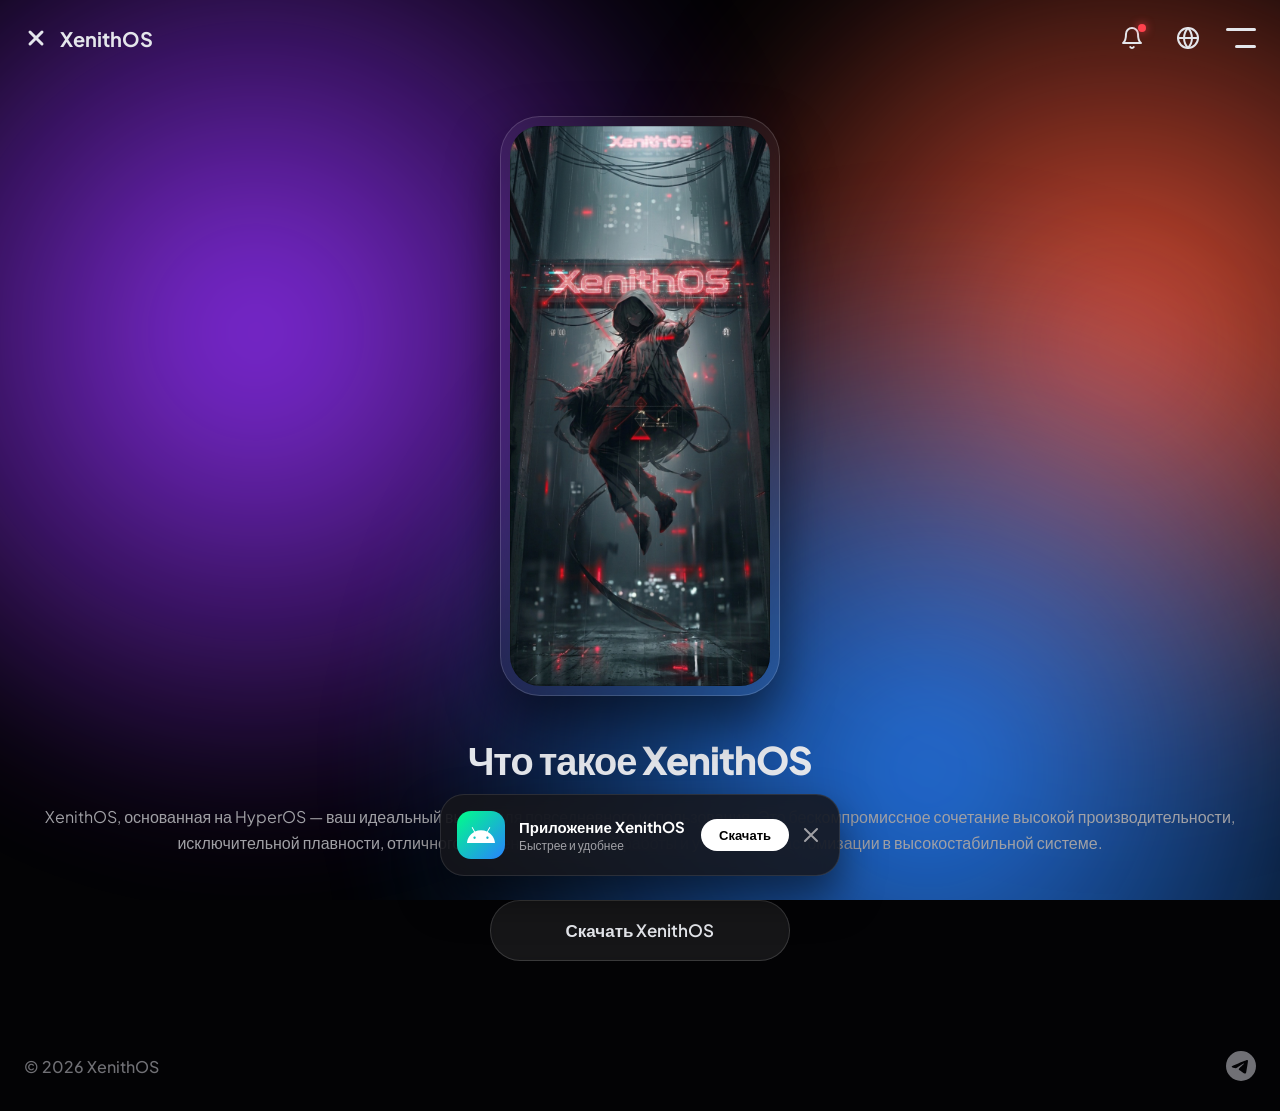
==== commit 1c395ff9: "Update index.html" ====
--- a/index.html
+++ b/index.html
@@ -2,7 +2,7 @@
 <html lang="ru">
 <head>
 <meta charset="UTF-8">
-<meta name="viewport" content="width=device-width, initial-scale=1.0">
+<meta name="viewport" content="width=device-width, initial-scale=1.0, maximum-scale=1.0, user-scalable=no">
 <title>XenithOS</title>
 <meta name="description" content="Explore the official XenithOS website. Stay up to date with the latest news, discover new features, and download the newest builds for your device.">
 <meta property="og:type" content="website">
@@ -29,7 +29,7 @@
     color: #e4e6eb;
     overflow-x: hidden;
     position: relative;
-    min-height: 100vh;
+    min-height: 100dvh;
     display: flex;
     flex-direction: column;
 }
@@ -41,7 +41,7 @@
     top: 0;
     left: 0;
     width: 100%;
-    height: 100%;
+    height: 100dvh;
     z-index: -1;
     overflow: hidden;
     background-color: #030305;
@@ -89,12 +89,30 @@
     0% { transform: translate3d(0, 0, 0) scale(1); }
     100% { transform: translate3d(-10vw, -20vh, 0) scale(1.25); }
 }
-@keyframes search-spring {
+@keyframes bell-ring {
+    0%, 100% { transform: rotate(0deg); }
+    10%, 30%, 50% { transform: rotate(12deg); }
+    20%, 40% { transform: rotate(-10deg); }
+    60% { transform: rotate(0deg); }
+}
+@keyframes search-focus-pop {
+    0% { transform: scale(1); }
+    40% { transform: scale(0.96); }
+    70% { transform: scale(1.02); }
+    100% { transform: scale(1); }
+}
+@keyframes search-empty-spring {
     0% { transform: translateX(0); }
-    25% { transform: translateX(-4px); }
+    25% { transform: translateX(-5px); }
     50% { transform: translateX(4px); }
     75% { transform: translateX(-2px); }
     100% { transform: translateX(0); }
+}
+@keyframes search-alive {
+    0% { transform: scale(1) rotate(0deg); stroke: rgba(160, 160, 165, 0.6); }
+    30% { transform: scale(1.2) rotate(-15deg); stroke: #ffffff; }
+    60% { transform: scale(1.1) rotate(10deg); stroke: #ffffff; }
+    100% { transform: scale(1.05) rotate(0deg); stroke: #ffffff; }
 }
 nav {
     display: flex;
@@ -149,7 +167,7 @@
     pointer-events: none;
 }
 .globe-btn {
-    background: none;
+    background: transparent;
     border: none;
     color: #e4e6eb;
     cursor: pointer;
@@ -157,12 +175,23 @@
     align-items: center;
     justify-content: center;
     transition: all 0.4s cubic-bezier(0.25, 1, 0.5, 1);
-    padding: 5px;
+    padding: 6px;
     position: relative;
+    border-radius: 50%;
 }
 .globe-btn svg {
     width: 24px;
     height: 24px;
+    transform-origin: top center;
+}
+.globe-btn.ringing svg {
+    animation: bell-ring 2.5s ease-in-out infinite;
+}
+.globe-btn:active {
+    transform: scale(0.85);
+    color: #ffffff;
+    background-color: rgba(255, 255, 255, 0.1);
+    transition: all 0.1s ease;
 }
 .notif-badge {
     position: absolute;
@@ -194,9 +223,9 @@
     min-width: 160px;
     opacity: 0;
     visibility: hidden;
-    transform: translateY(15px) scale(0.95);
-    transform-origin: top right;
-    transition: opacity 0.4s cubic-bezier(0.25, 1, 0.5, 1), visibility 0.4s cubic-bezier(0.25, 1, 0.5, 1), transform 0.4s cubic-bezier(0.16, 1, 0.3, 1);
+    transform: translateY(-20px) scale(0.8);
+    transform-origin: 85% top;
+    transition: opacity 0.2s cubic-bezier(0.2, 0, 0, 1), visibility 0.2s cubic-bezier(0.2, 0, 0, 1), transform 0.2s cubic-bezier(0.2, 0, 0, 1);
     box-shadow: 0 20px 40px rgba(0,0,0,0.5);
 }
 .notif-dropdown {
@@ -205,11 +234,13 @@
     right: -40px;
     padding: 12px;
     cursor: default;
+    transform-origin: 90% top;
 }
 .lang-dropdown.active {
     opacity: 1;
     visibility: visible;
     transform: translateY(0) scale(1);
+    transition: opacity 0.3s ease, visibility 0.3s ease, transform 0.6s cubic-bezier(0.34, 1.56, 0.64, 1);
 }
 .notif-header {
     font-weight: 700;
@@ -299,7 +330,7 @@
     top: 0;
     left: 0;
     width: 100%;
-    height: 100%;
+    height: 100dvh;
     background-color: rgba(3, 3, 5, 0.7);
     backdrop-filter: blur(25px);
     -webkit-backdrop-filter: blur(25px);
@@ -310,16 +341,12 @@
     gap: 20px;
     opacity: 0;
     visibility: hidden;
-    transform-origin: top right;
-    transform: scale(0.95);
-    transition: opacity 0.3s cubic-bezier(0.4, 0, 0.2, 1), visibility 0.3s cubic-bezier(0.4, 0, 0.2, 1), transform 0.3s cubic-bezier(0.4, 0, 0.2, 1);
+    transition: opacity 0.5s cubic-bezier(0.25, 1, 0.5, 1), visibility 0.5s cubic-bezier(0.25, 1, 0.5, 1);
     z-index: 99;
 }
 .mobile-menu.active {
     opacity: 1;
     visibility: visible;
-    transform: scale(1);
-    transition: opacity 0.4s ease, visibility 0.4s ease, transform 0.6s cubic-bezier(0.34, 1.56, 0.64, 1);
 }
 .mobile-menu a {
     font-size: 20px;
@@ -334,13 +361,12 @@
     max-width: 320px;
     text-align: center;
     opacity: 0;
-    transform: scale(0.9) translateY(30px);
-    transition: opacity 0.2s cubic-bezier(0.4, 0, 0.2, 1), transform 0.2s cubic-bezier(0.4, 0, 0.2, 1), background-color 0.2s ease;
+    transform: translateY(20px);
+    transition: opacity 0.5s cubic-bezier(0.25, 1, 0.5, 1), transform 0.5s cubic-bezier(0.25, 1, 0.5, 1), background-color 0.3s cubic-bezier(0.25, 1, 0.5, 1);
 }
 .mobile-menu.active a {
     opacity: 1;
-    transform: scale(1) translateY(0);
-    transition: opacity 0.5s ease, transform 0.6s cubic-bezier(0.34, 1.56, 0.64, 1), background-color 0.3s ease;
+    transform: translateY(0);
 }
 .mobile-menu.active a:nth-child(1) { transition-delay: 0.05s; }
 .mobile-menu.active a:nth-child(2) { transition-delay: 0.1s; }
@@ -465,48 +491,63 @@
     color: #a0a0a5;
     font-size: 16px;
 }
-.search-container {
-    position: relative;
+
+.search-wrapper {
     max-width: 360px;
     margin: 24px auto 0;
     opacity: 0;
     animation: revealPhone 0.9s cubic-bezier(0.16, 1, 0.3, 1) forwards;
 }
+.search-container {
+    display: flex;
+    align-items: center;
+    width: 100%;
+    background-color: rgba(255, 255, 255, 0.06);
+    border: 1px solid rgba(255, 255, 255, 0.4);
+    border-radius: 30px;
+    padding: 0 18px;
+    transition: all 0.3s cubic-bezier(0.25, 1, 0.5, 1);
+    backdrop-filter: blur(15px);
+    -webkit-backdrop-filter: blur(15px);
+    transform-origin: center;
+}
+.search-container:focus-within {
+    background-color: rgba(255, 255, 255, 0.1);
+    border-color: #ffffff;
+    box-shadow: 0 0 20px rgba(150, 50, 255, 0.2), inset 0 0 10px rgba(255, 255, 255, 0.05);
+    animation: search-focus-pop 0.5s cubic-bezier(0.175, 0.885, 0.32, 1.275) forwards;
+}
 .search-container.spring-anim {
-    animation: search-spring 0.4s ease-in-out forwards !important;
+    animation: search-empty-spring 0.4s ease-in-out forwards !important;
 }
 .search-icon {
-    position: absolute;
-    left: 16px;
-    top: 50%;
-    transform: translateY(-50%);
     width: 20px;
     height: 20px;
-    stroke: #a0a0a5;
-    pointer-events: none;
+    stroke: rgba(160, 160, 165, 0.6);
+    flex-shrink: 0;
+    transition: all 0.3s ease;
+    shape-rendering: geometricPrecision;
+}
+.search-container:focus-within .search-icon {
+    animation: search-alive 0.6s cubic-bezier(0.34, 1.56, 0.64, 1) forwards;
 }
 .search-input {
-    width: 100%;
-    background-color: rgba(255, 255, 255, 0.05);
-    border: 1px solid rgba(255, 255, 255, 0.15);
-    border-radius: 30px;
-    padding: 14px 16px 14px 44px;
-    color: #e4e6eb;
+    flex: 1;
+    background: transparent;
+    border: none;
+    padding: 14px 0 14px 12px;
+    color: #ffffff;
     font-family: 'Plus Jakarta Sans', sans-serif;
     font-size: 15px;
     outline: none;
-    transition: all 0.4s cubic-bezier(0.25, 1, 0.5, 1);
-    backdrop-filter: blur(10px);
-    -webkit-backdrop-filter: blur(10px);
 }
 .search-input::placeholder {
-    color: #a0a0a5;
-}
-.search-input:focus {
-    background-color: rgba(255, 255, 255, 0.08);
-    border-color: #fff;
-    box-shadow: 0 0 15px rgba(255, 255, 255, 0.1);
-}
+    color: rgba(160, 160, 165, 0.8);
+}
+.search-input::-webkit-search-cancel-button {
+    display: none;
+}
+
 .no-results-msg {
     text-align: center;
     color: #a0a0a5;
@@ -514,6 +555,7 @@
     padding: 20px;
     display: none;
 }
+
 .devices-list {
     display: flex;
     flex-direction: column;
@@ -1014,12 +1056,14 @@
         <h1 data-i18n="dl_title">Download XenithOS</h1>
         <p data-i18n="dl_desc">Get the latest version for your device</p>
         
-        <div class="search-container">
-            <svg class="search-icon" viewBox="0 0 24 24" fill="none" stroke="currentColor" stroke-width="2" stroke-linecap="round" stroke-linejoin="round">
-                <circle cx="11" cy="11" r="8"></circle>
-                <line x1="21" y1="21" x2="16.65" y2="16.65"></line>
-            </svg>
-            <input type="search" id="device-search" class="search-input" autocomplete="off" autocorrect="off" autocapitalize="off" spellcheck="false" data-i18n-placeholder="search_placeholder" placeholder="Search by codename...">
+        <div class="search-wrapper">
+            <div class="search-container" id="search-container">
+                <svg class="search-icon" viewBox="0 0 24 24" fill="none" stroke="currentColor" stroke-width="2" stroke-linecap="round" stroke-linejoin="round">
+                    <circle cx="11" cy="11" r="8"></circle>
+                    <line x1="21" y1="21" x2="16.65" y2="16.65"></line>
+                </svg>
+                <input type="search" id="device-search" class="search-input" autocomplete="off" autocorrect="off" autocapitalize="off" spellcheck="false" data-lpignore="true" data-i18n-placeholder="search_placeholder" placeholder="Search by codename...">
+            </div>
         </div>
     </div>
     
@@ -1420,6 +1464,8 @@
     let currentPageEl = null;
     let sessionUnreadNotifs = null;
     let lastSearchVal = '';
+    let maxViewportHeight = window.visualViewport ? window.visualViewport.height : window.innerHeight;
+    let isKeyboardOpen = false;
 
     const menu = document.getElementById('menu');
     const menuToggle = document.getElementById('menu-open');
@@ -1429,6 +1475,7 @@
     const notifBadge = document.getElementById('notif-badge');
     const notifBtn = document.getElementById('notif-btn');
     const searchInput = document.getElementById('device-search');
+    const searchContainer = document.getElementById('search-container');
     const deviceCards = document.querySelectorAll('.devices-list .device-card');
     const noResultsMsg = document.getElementById('no-results-msg');
     
@@ -1559,28 +1606,33 @@
         }
 
         if (targetId !== 'download-page') {
-            if (searchInput) {
-                searchInput.value = '';
-            }
+            searchInput.value = '';
             deviceCards.forEach(c => c.style.display = 'flex');
-            if (noResultsMsg) {
-                noResultsMsg.style.display = 'none';
-            }
+            noResultsMsg.style.display = 'none';
             lastSearchVal = '';
         }
 
         if (currentPageEl) {
             currentPageEl.style.opacity = '0';
-            currentPageEl.classList.remove('active');
+            setTimeout(() => {
+                currentPageEl.classList.remove('active');
+                targetEl.classList.add('active');
+                window.scrollTo({ top: 0, behavior: 'instant' });
+                document.body.scrollTop = 0;
+                document.documentElement.scrollTop = 0;
+                void targetEl.offsetWidth; 
+                targetEl.style.opacity = '1';
+                currentPageEl = targetEl;
+            }, 250); 
+        } else {
+            targetEl.classList.add('active');
+            window.scrollTo({ top: 0, behavior: 'instant' });
+            document.body.scrollTop = 0;
+            document.documentElement.scrollTop = 0;
+            void targetEl.offsetWidth;
+            targetEl.style.opacity = '1';
+            currentPageEl = targetEl;
         }
-        
-        targetEl.classList.add('active');
-        window.scrollTo(0, 0);
-        document.body.scrollTop = 0;
-        document.documentElement.scrollTop = 0;
-        void targetEl.offsetWidth;
-        targetEl.style.opacity = '1';
-        currentPageEl = targetEl;
     }
 
     function handleRouting() {
@@ -1619,12 +1671,26 @@
             const isStandalone = window.matchMedia('(display-mode: standalone)').matches;
 
             if (!localStorage.getItem('xenithos_app_banner_closed') && !isWebView && !isStandalone) {
-                const banner = document.getElementById('app-banner');
-                if (banner) {
-                    banner.classList.add('visible');
-                }
+                document.getElementById('app-banner').classList.add('visible');
             }
         }, 2000);
+        
+        if (window.visualViewport) {
+            window.visualViewport.addEventListener('resize', () => {
+                if (window.visualViewport.height > maxViewportHeight) {
+                    maxViewportHeight = window.visualViewport.height;
+                }
+                
+                if (window.visualViewport.height < maxViewportHeight - 150) {
+                    isKeyboardOpen = true;
+                } else if (isKeyboardOpen && window.visualViewport.height >= maxViewportHeight - 150) {
+                    isKeyboardOpen = false;
+                    searchInput.blur();
+                    window.scrollTo(0, 0);
+                    document.body.scrollTop = 0;
+                }
+            });
+        }
     });
 
     window.addEventListener('hashchange', handleRouting);
@@ -1634,13 +1700,10 @@
         document.body.style.opacity = '1';
     });
 
-    const bannerCloseBtn = document.getElementById('app-banner-close');
-    if (bannerCloseBtn) {
-        bannerCloseBtn.addEventListener('click', () => {
-            document.getElementById('app-banner').classList.remove('visible');
-            localStorage.setItem('xenithos_app_banner_closed', 'true');
-        });
-    }
+    document.getElementById('app-banner-close').addEventListener('click', () => {
+        document.getElementById('app-banner').classList.remove('visible');
+        localStorage.setItem('xenithos_app_banner_closed', 'true');
+    });
 
     menuToggle.addEventListener('click', (e) => {
         e.preventDefault();
@@ -1679,72 +1742,64 @@
         });
     });
 
+    searchInput.addEventListener('blur', () => {
+        setTimeout(() => {
+            window.scrollTo({ top: 0, behavior: 'smooth' });
+        }, 100);
+    });
+
     function triggerBounce() {
-        const container = document.querySelector('.search-container');
-        if (container) {
-            container.classList.remove('spring-anim');
-            void container.offsetWidth;
-            container.classList.add('spring-anim');
-            setTimeout(() => {
-                container.classList.remove('spring-anim');
-            }, 400);
+        searchContainer.classList.remove('spring-anim');
+        void searchContainer.offsetWidth;
+        searchContainer.classList.add('spring-anim');
+        setTimeout(() => {
+            searchContainer.classList.remove('spring-anim');
+        }, 500);
+    }
+
+    searchInput.addEventListener('keydown', (e) => {
+        if ((e.key === 'Backspace' || e.keyCode === 8) && searchInput.value === '') {
+            if (!e.repeat) {
+                triggerBounce();
+            }
         }
-    }
-
-    if (searchInput) {
-        searchInput.addEventListener('keydown', (e) => {
-            if ((e.key === 'Backspace' || e.keyCode === 8) && searchInput.value === '') {
-                if (!e.repeat) {
-                    triggerBounce();
-                }
+    });
+
+    searchInput.addEventListener('input', (e) => {
+        const query = e.target.value.toLowerCase().trim();
+        
+        if (query === '' && lastSearchVal !== '') {
+            triggerBounce();
+        }
+        lastSearchVal = query;
+
+        let visibleCount = 0;
+
+        deviceCards.forEach(card => {
+            const codename = card.querySelector('.device-code').innerText.toLowerCase();
+            const devName = card.querySelector('.device-name').innerText.toLowerCase();
+            
+            if (codename.includes(query) || devName.includes(query)) {
+                card.style.display = 'flex';
+                visibleCount++;
+            } else {
+                card.style.display = 'none';
             }
         });
 
-        searchInput.addEventListener('input', (e) => {
-            const query = e.target.value.toLowerCase().trim();
-            
-            if (query === '' && lastSearchVal !== '') {
-                triggerBounce();
-            }
-            lastSearchVal = query;
-
-            let visibleCount = 0;
-
-            deviceCards.forEach(card => {
-                const codenameElem = card.querySelector('.device-code');
-                const devNameElem = card.querySelector('.device-name');
-                
-                if (codenameElem && devNameElem) {
-                    const codename = codenameElem.innerText.toLowerCase();
-                    const devName = devNameElem.innerText.toLowerCase();
-                    
-                    if (codename.includes(query) || devName.includes(query)) {
-                        card.style.display = 'flex';
-                        visibleCount++;
-                    } else {
-                        card.style.display = 'none';
-                    }
-                }
-            });
-
-            if (noResultsMsg) {
-                noResultsMsg.style.display = visibleCount === 0 ? 'block' : 'none';
-            }
-        });
-    }
+        noResultsMsg.style.display = visibleCount === 0 ? 'block' : 'none';
+    });
 
     function openBuildDetails(deviceId) {
         const data = devicesData[deviceId];
-        if (data) {
-            document.getElementById('bd-title').innerText = data.codename;
-            document.getElementById('bd-model').innerText = data.model;
-            document.getElementById('bd-codename').innerText = data.codename;
-            document.getElementById('bd-version').innerText = data.version;
-            document.getElementById('bd-date').innerText = data.date;
-            document.getElementById('bd-maintainer').innerText = data.maintainer;
-            document.getElementById('bd-maintainer-label').innerText = translations[currentLang][data.maintainerLabelKey];
-            window.location.hash = 'build-details-page';
-        }
+        document.getElementById('bd-title').innerText = data.codename;
+        document.getElementById('bd-model').innerText = data.model;
+        document.getElementById('bd-codename').innerText = data.codename;
+        document.getElementById('bd-version').innerText = data.version;
+        document.getElementById('bd-date').innerText = data.date;
+        document.getElementById('bd-maintainer').innerText = data.maintainer;
+        document.getElementById('bd-maintainer-label').innerText = translations[currentLang][data.maintainerLabelKey];
+        window.location.hash = 'build-details-page';
     }
 
     const dlMondrian = document.getElementById('dl-mondrian');
